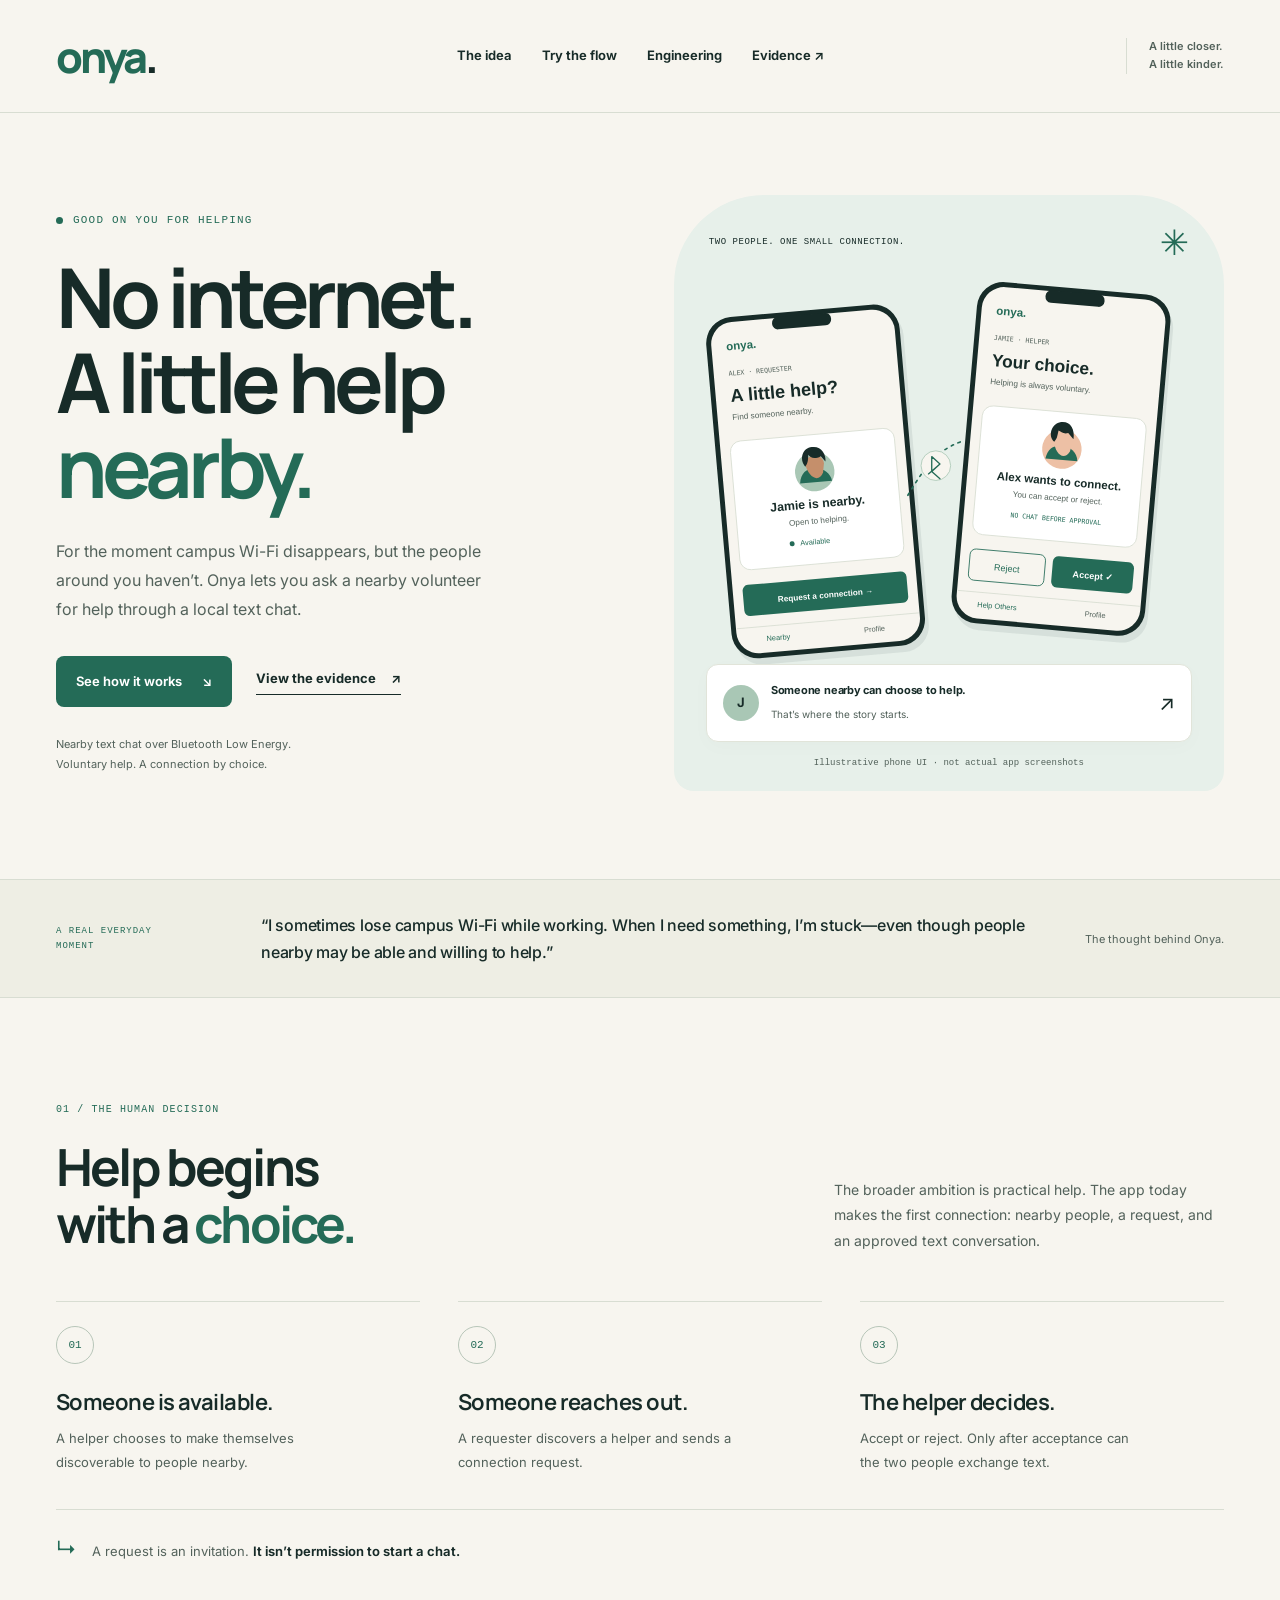
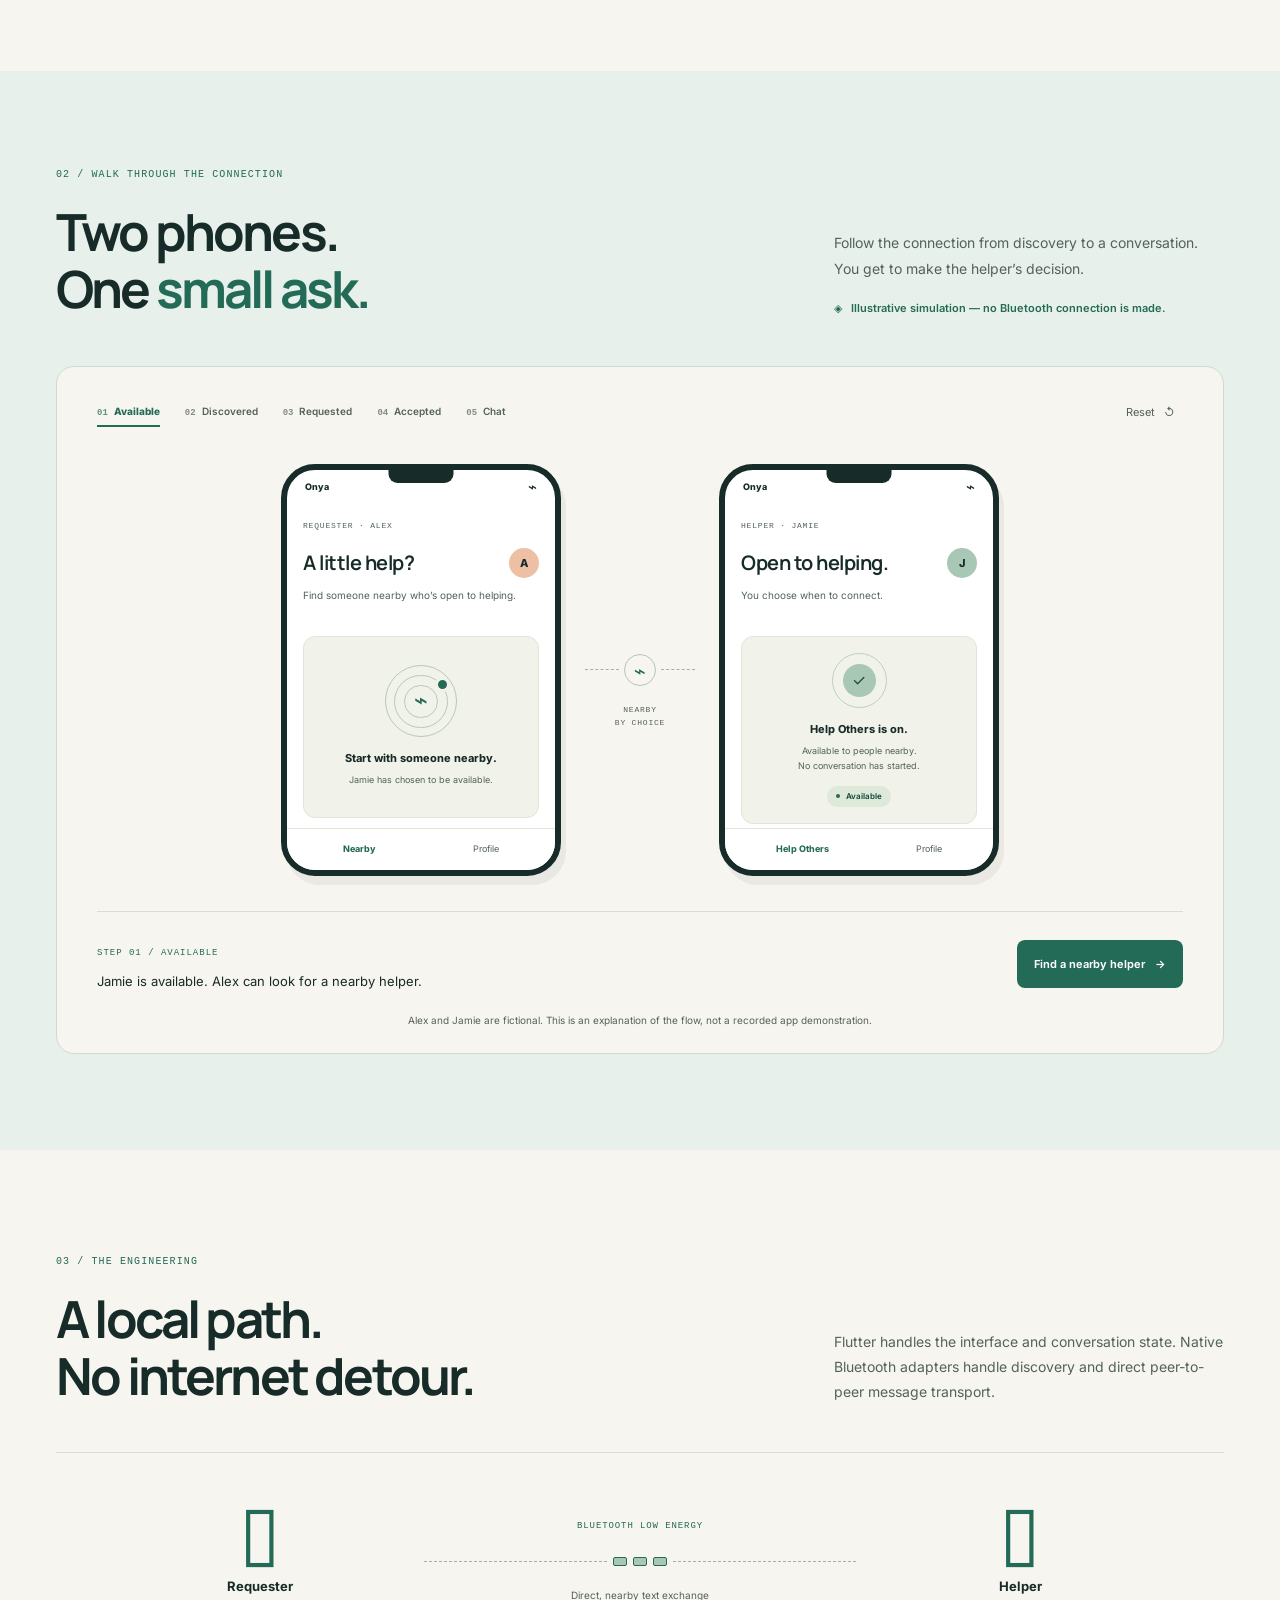
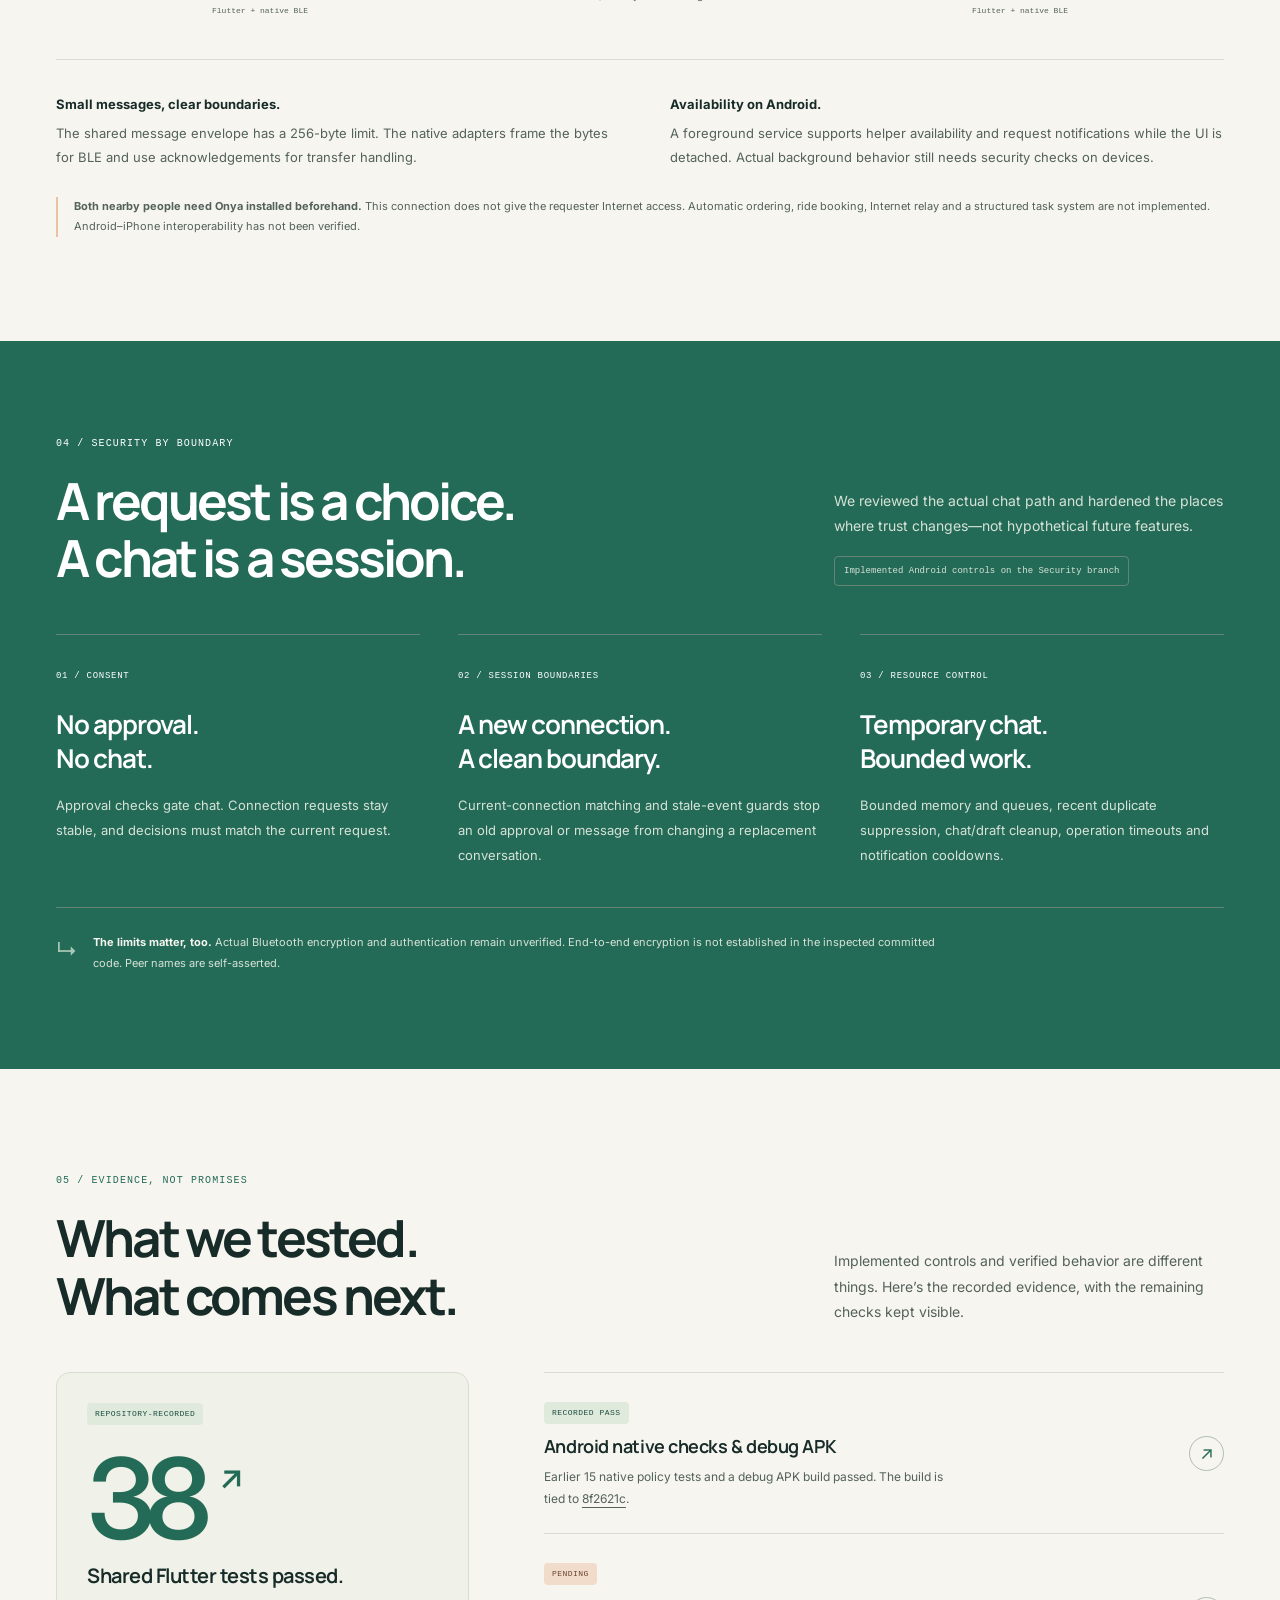
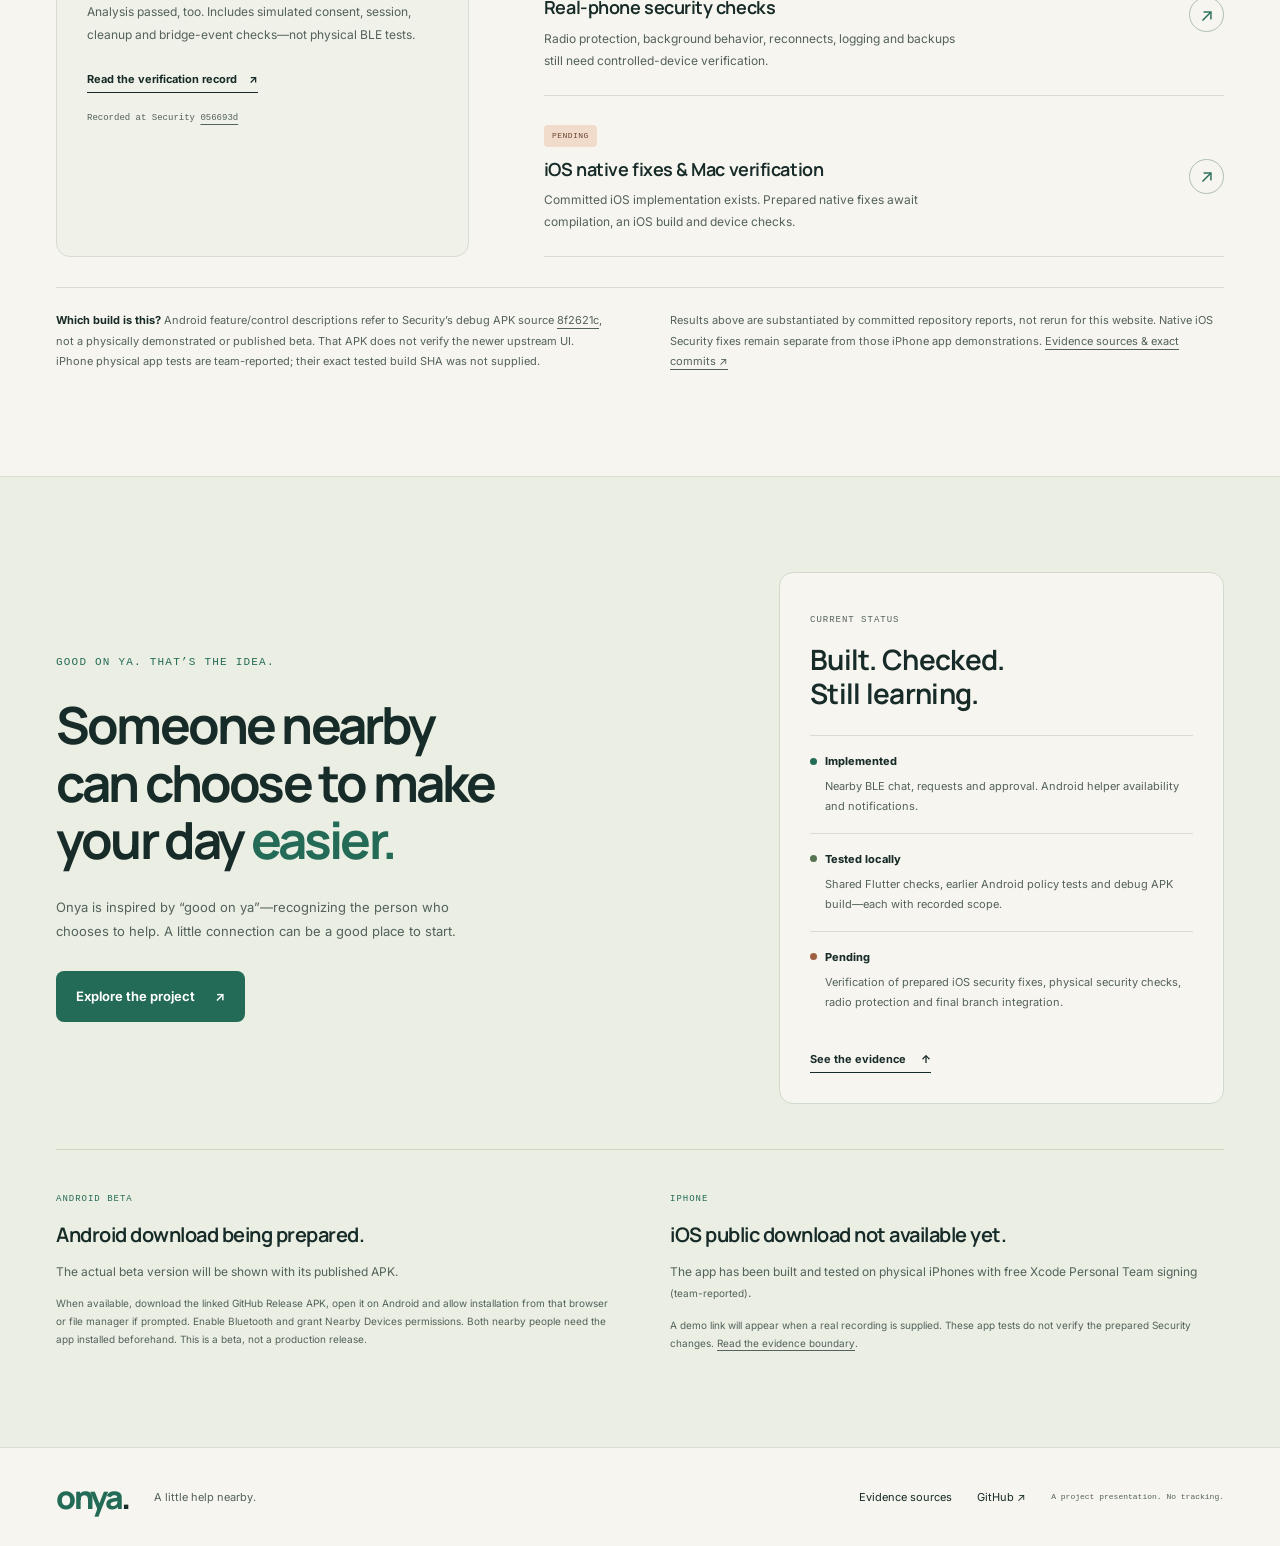
==== website/onya/index.html @ c2cab45c "feat(web): present Onya's voluntary BLE chat with honest evidence Build a local static story and con" ====
<!doctype html>
<html lang="en">
<head>
  <meta charset="utf-8">
  <meta name="viewport" content="width=device-width, initial-scale=1">
  <meta name="description" content="No internet. A little help nearby. Onya explores voluntary help through nearby Bluetooth peer-to-peer text chat.">
  <meta name="theme-color" content="#F7F5EF">
  <meta http-equiv="Content-Security-Policy" content="default-src 'self'; script-src 'self'; style-src 'self'; img-src 'self'; font-src 'self'; connect-src 'none'; object-src 'none'; base-uri 'none'; form-action 'none'">
  <title>Onya — A little help nearby.</title>
  <link rel="icon" href="assets/favicon.svg" type="image/svg+xml">
  <link rel="stylesheet" href="styles.css">
  <script src="release-config.js" defer></script>
  <script src="app.js" defer></script>
</head>
<body>
  <a class="skip-link" href="#main">Skip to the story</a>
  <header class="site-header">
    <div class="container header-inner">
      <a class="wordmark" href="#moment" aria-label="Onya, back to the beginning">onya<span>.</span></a>
      <nav aria-label="Main navigation">
        <a href="#journey">The idea</a>
        <a href="#simulation">Try the flow</a>
        <a href="#engineering">Engineering</a>
        <a href="#evidence">Evidence <span aria-hidden="true">↗</span></a>
      </nav>
      <span class="header-note">A little closer.<br>A little kinder.</span>
    </div>
  </header>

  <main id="main">
    <section class="hero container" id="moment" aria-labelledby="hero-title">
      <div class="hero-copy">
        <p class="eyebrow"><span class="signal-dot" aria-hidden="true"></span> GOOD ON YOU FOR HELPING</p>
        <h1 id="hero-title">No internet.<br>A little help<br><span class="soft-emphasis">nearby.</span></h1>
        <p class="hero-description">For the moment campus Wi-Fi disappears, but the people around you haven’t. Onya lets you ask a nearby volunteer for help through a local text chat.</p>
        <div class="hero-actions">
          <a class="button button-primary" href="#simulation">See how it works <span aria-hidden="true">↘</span></a>
          <a class="text-link" href="#evidence">View the evidence <span aria-hidden="true">↗</span></a>
        </div>
        <p class="hero-footnote">Nearby text chat over Bluetooth Low Energy.<br>Voluntary help. A connection by choice.</p>
      </div>
      <figure class="hero-art">
        <div class="art-heading"><span class="small-label">TWO PEOPLE. ONE SMALL CONNECTION.</span><span class="art-mark" aria-hidden="true">✳</span></div>
        <img src="assets/hero-phones.svg" width="620" height="520" alt="Two illustrative Onya phone screens: Alex requests a connection, and Jamie can accept or reject. Original portraits distinguish the requester and helper." fetchpriority="high">
        <div class="art-message"><span class="tiny-avatar" aria-hidden="true">J</span><div><strong>Someone nearby can choose to help.</strong><span>That’s where the story starts.</span></div><span aria-hidden="true">↗</span></div>
        <figcaption>Illustrative phone UI · not actual app screenshots</figcaption>
      </figure>
    </section>

    <section class="origin-strip" aria-label="Our inspiration">
      <div class="container origin-inner"><span class="small-label">A REAL EVERYDAY MOMENT</span><blockquote>“I sometimes lose campus Wi-Fi while working. When I need something, I’m stuck—even though people nearby may be able and willing to help.”</blockquote><span class="origin-signoff">The thought behind Onya.</span></div>
    </section>

    <section class="section container" id="journey" aria-labelledby="journey-title">
      <div class="section-heading"><div><p class="eyebrow">01 / THE HUMAN DECISION</p><h2 id="journey-title">Help begins<br>with a <span class="soft-emphasis">choice.</span></h2></div><p>The broader ambition is practical help. The app today makes the first connection: nearby people, a request, and an approved text conversation.</p></div>
      <ol class="journey-steps">
        <li><span class="step-number">01</span><h3>Someone is available.</h3><p>A helper chooses to make themselves discoverable to people nearby.</p></li>
        <li><span class="step-number">02</span><h3>Someone reaches out.</h3><p>A requester discovers a helper and sends a connection request.</p></li>
        <li><span class="step-number">03</span><h3>The helper decides.</h3><p>Accept or reject. Only after acceptance can the two people exchange text.</p></li>
      </ol>
      <p class="consent-note"><span aria-hidden="true">↳</span> A request is an invitation. <strong>It isn’t permission to start a chat.</strong></p>
    </section>

    <section class="simulation-section" id="simulation" aria-labelledby="simulation-title">
      <div class="container">
        <div class="section-heading"><div><p class="eyebrow">02 / WALK THROUGH THE CONNECTION</p><h2 id="simulation-title">Two phones.<br>One <span class="soft-emphasis">small ask.</span></h2></div><div><p>Follow the connection from discovery to a conversation. You get to make the helper’s decision.</p><p class="simulation-label"><span aria-hidden="true">◈</span> Illustrative simulation — no Bluetooth connection is made.</p></div></div>
        <noscript><p class="noscript-note">JavaScript is disabled. The story still works: a helper is available → a requester discovers them → sends a request → the helper accepts or rejects → chat opens only after acceptance.</p></noscript>
        <div class="simulation" data-state="available">
          <div class="sim-progress" aria-label="Illustrated connection stages">
            <ol><li class="current" data-step="available">Available</li><li data-step="discovered">Discovered</li><li data-step="requested">Requested</li><li data-step="accepted">Accepted</li><li data-step="chat">Chat</li></ol>
            <button class="reset-button" id="reset-simulation" type="button">Reset <span aria-hidden="true">↺</span></button>
          </div>
          <div class="phones">
            <article class="phone requester-phone" aria-labelledby="requester-label">
              <div class="phone-top"><span>Onya</span><span class="phone-notch" aria-hidden="true"></span><span class="phone-symbol" aria-hidden="true">⌁</span></div>
              <div class="phone-screen">
                <p class="phone-role" id="requester-label">REQUESTER · ALEX</p>
                <div class="phone-title-row"><h3 id="requester-title">A little help?</h3><span class="avatar avatar-peach" aria-hidden="true">A</span></div>
                <p class="phone-subtitle" id="requester-subtitle">Find someone nearby who’s open to helping.</p>
                <div class="phone-panel" id="requester-panel">
                  <div class="radar" aria-hidden="true"><span></span><span></span><span></span><b>⌁</b></div>
                  <p class="panel-heading">Start with someone nearby.</p><p class="panel-description">Jamie has chosen to be available.</p>
                </div>
                <div class="chat-messages" id="requester-chat" hidden aria-label="Illustrative chat on Alex's phone"></div>
                <div class="phone-bottom"><span class="phone-nav-active">Nearby</span><span>Profile</span></div>
              </div>
            </article>
            <div class="connection-space" aria-hidden="true"><span class="connection-line"></span><span class="connection-icon">⌁</span><span class="connection-line"></span><span class="connection-caption">NEARBY<br>BY CHOICE</span></div>
            <article class="phone helper-phone" aria-labelledby="helper-label">
              <div class="phone-top"><span>Onya</span><span class="phone-notch" aria-hidden="true"></span><span class="phone-symbol" aria-hidden="true">⌁</span></div>
              <div class="phone-screen">
                <p class="phone-role" id="helper-label">HELPER · JAMIE</p>
                <div class="phone-title-row"><h3 id="helper-title">Open to helping.</h3><span class="avatar avatar-sage" aria-hidden="true">J</span></div>
                <p class="phone-subtitle" id="helper-subtitle">You choose when to connect.</p>
                <div class="phone-panel helper-panel" id="helper-panel"><div class="availability-orbit" aria-hidden="true"><span>✓</span></div><p class="panel-heading">Help Others is on.</p><p class="panel-description">Available to people nearby.<br>No conversation has started.</p><span class="availability-pill"><span class="signal-dot" aria-hidden="true"></span> Available</span></div>
                <div class="chat-messages" id="helper-chat" hidden aria-label="Illustrative chat on Jamie's phone"></div>
                <div class="phone-bottom"><span class="phone-nav-active">Help Others</span><span>Profile</span></div>
              </div>
            </article>
          </div>
          <div class="sim-controls">
            <div class="sim-narration"><span class="small-label" id="sim-step-label">STEP 01 / AVAILABLE</span><p id="sim-status" role="status" aria-live="polite" aria-atomic="true">Jamie is available. Alex can look for a nearby helper.</p></div>
            <div class="sim-buttons" id="sim-buttons"><button class="button button-primary" type="button" id="discover-button">Find a nearby helper <span aria-hidden="true">→</span></button><button class="button button-primary" type="button" id="request-button" hidden>Request a connection <span aria-hidden="true">→</span></button><button class="button button-outline" type="button" id="reject-button" hidden>Reject request</button><button class="button button-primary" type="button" id="accept-button" hidden>Accept request <span aria-hidden="true">✓</span></button><button class="button button-primary" type="button" id="chat-button" hidden>Show the example chat <span aria-hidden="true">→</span></button><button class="button button-outline" type="button" id="restart-button" hidden>Try again <span aria-hidden="true">↺</span></button></div>
          </div>
          <p class="example-note">Alex and Jamie are fictional. This is an explanation of the flow, not a recorded app demonstration.</p>
        </div>
      </div>
    </section>

    <section class="section container engineering-section" id="engineering" aria-labelledby="engineering-title">
      <div class="section-heading"><div><p class="eyebrow">03 / THE ENGINEERING</p><h2 id="engineering-title">A local path.<br>No internet detour.</h2></div><p>Flutter handles the interface and conversation state. Native Bluetooth adapters handle discovery and direct peer-to-peer message transport.</p></div>
      <div class="transport-diagram" role="img" aria-label="Requester phone sends bounded message frames directly over Bluetooth Low Energy to a nearby helper phone. No Internet access is provided."><div class="diagram-device"><span aria-hidden="true">▯</span><strong>Requester</strong><small>Flutter + native BLE</small></div><div class="diagram-path"><span class="small-label">BLUETOOTH LOW ENERGY</span><div class="packet-path" aria-hidden="true"><span></span><i></i><i></i><i></i><span></span></div><p>Direct, nearby text exchange</p></div><div class="diagram-device"><span aria-hidden="true">▯</span><strong>Helper</strong><small>Flutter + native BLE</small></div></div>
      <div class="engineering-notes"><p><strong>Small messages, clear boundaries.</strong> The shared message envelope has a 256-byte limit. The native adapters frame the bytes for BLE and use acknowledgements for transfer handling.</p><p><strong>Availability on Android.</strong> A foreground service supports helper availability and request notifications while the UI is detached. Actual background behavior still needs security checks on devices.</p></div>
      <p class="scope-note"><strong>Both nearby people need Onya installed beforehand.</strong> This connection does not give the requester Internet access. Automatic ordering, ride booking, Internet relay and a structured task system are not implemented. Android–iPhone interoperability has not been verified.</p>
    </section>

    <section class="security-section" id="security" aria-labelledby="security-title">
      <div class="container">
        <div class="section-heading"><div><p class="eyebrow">04 / SECURITY BY BOUNDARY</p><h2 id="security-title">A request is a choice.<br>A chat is a session.</h2></div><div><p>We reviewed the actual chat path and hardened the places where trust changes—not hypothetical future features.</p><span class="security-context">Implemented Android controls on the Security branch</span></div></div>
        <div class="security-columns">
          <article><span class="security-number">01 / CONSENT</span><h3>No approval.<br>No chat.</h3><p>Approval checks gate chat. Connection requests stay stable, and decisions must match the current request.</p></article>
          <article><span class="security-number">02 / SESSION BOUNDARIES</span><h3>A new connection.<br>A clean boundary.</h3><p>Current-connection matching and stale-event guards stop an old approval or message from changing a replacement conversation.</p></article>
          <article><span class="security-number">03 / RESOURCE CONTROL</span><h3>Temporary chat.<br>Bounded work.</h3><p>Bounded memory and queues, recent duplicate suppression, chat/draft cleanup, operation timeouts and notification cooldowns.</p></article>
        </div>
        <div class="security-limit"><span aria-hidden="true">↳</span><p><strong>The limits matter, too.</strong> Actual Bluetooth encryption and authentication remain unverified. End-to-end encryption is not established in the inspected committed code. Peer names are self-asserted.</p></div>
      </div>
    </section>

    <section class="section container evidence-section" id="evidence" aria-labelledby="evidence-title">
      <div class="section-heading"><div><p class="eyebrow">05 / EVIDENCE, NOT PROMISES</p><h2 id="evidence-title">What we tested.<br>What comes next.</h2></div><p>Implemented controls and verified behavior are different things. Here’s the recorded evidence, with the remaining checks kept visible.</p></div>
      <div class="evidence-layout">
        <div class="test-highlight"><span class="status-tag tag-verified">REPOSITORY-RECORDED</span><span class="test-number">38<span aria-hidden="true">↗</span></span><h3>Shared Flutter tests passed.</h3><p>Analysis passed, too. Includes simulated consent, session, cleanup and bridge-event checks—not physical BLE tests.</p><a class="text-link" href="evidence/ios-review.md">Read the verification record <span aria-hidden="true">↗</span></a><span class="evidence-metadata">Recorded at Security <a href="https://github.com/Laxmi-Srinivas/Offline-relay/commit/056693dbd08e192131b67e97b8bf489a5b65a346">056693d</a></span></div>
        <div class="evidence-rows">
          <article class="evidence-row"><div><span class="status-tag tag-verified">RECORDED PASS</span><h3>Android native checks &amp; debug APK</h3><p>Earlier 15 native policy tests and a debug APK build passed. The build is tied to <a href="https://github.com/Laxmi-Srinivas/Offline-relay/commit/8f2621c75fe31239d15062be2b663e8ee64fdca1">8f2621c</a>.</p></div><a class="round-link" href="evidence/build-review.md" aria-label="Read Android APK build evidence">↗</a></article>
          <article class="evidence-row"><div><span class="status-tag tag-pending">PENDING</span><h3>Real-phone security checks</h3><p>Radio protection, background behavior, reconnects, logging and backups still need controlled-device verification.</p></div><a class="round-link" href="evidence/verification.md" aria-label="Read pending physical security checks">↗</a></article>
          <article class="evidence-row"><div><span class="status-tag tag-pending">PENDING</span><h3>iOS native fixes &amp; Mac verification</h3><p>Committed iOS implementation exists. Prepared native fixes await compilation, an iOS build and device checks.</p></div><a class="round-link" href="evidence/ios-review.md" aria-label="Read the iOS review and pending checks">↗</a></article>
        </div>
      </div>
      <div class="evidence-caveat"><p><strong>Which build is this?</strong> Android feature/control descriptions refer to Security’s debug APK source <a href="https://github.com/Laxmi-Srinivas/Offline-relay/commit/8f2621c75fe31239d15062be2b663e8ee64fdca1">8f2621c</a>, not a physically demonstrated or published beta. That APK does not verify the newer upstream UI. iPhone physical app tests are team-reported; their exact tested build SHA was not supplied.</p><p>Results above are substantiated by committed repository reports, not rerun for this website. Native iOS Security fixes remain separate from those iPhone app demonstrations. <a href="evidence.html">Evidence sources &amp; exact commits <span aria-hidden="true">↗</span></a></p></div>
    </section>

    <section class="close-section" id="status" aria-labelledby="close-title">
      <div class="container close-layout"><div><p class="eyebrow">GOOD ON YA. THAT’S THE IDEA.</p><h2 id="close-title">Someone nearby<br>can choose to make<br>your day <span class="soft-emphasis">easier.</span></h2><p>Onya is inspired by “good on ya”—recognizing the person who chooses to help. A little connection can be a good place to start.</p><a class="button button-primary" href="https://github.com/Laxmi-Srinivas/Offline-relay">Explore the project <span aria-hidden="true">↗</span></a></div><aside class="current-status" aria-labelledby="status-title"><span class="small-label">CURRENT STATUS</span><h3 id="status-title">Built. Checked.<br>Still learning.</h3><dl><div><dt><span class="status-dot built" aria-hidden="true"></span> Implemented</dt><dd>Nearby BLE chat, requests and approval. Android helper availability and notifications.</dd></div><div><dt><span class="status-dot tested" aria-hidden="true"></span> Tested locally</dt><dd>Shared Flutter checks, earlier Android policy tests and debug APK build—each with recorded scope.</dd></div><div><dt><span class="status-dot pending" aria-hidden="true"></span> Pending</dt><dd>Verification of prepared iOS security fixes, physical security checks, radio protection and final branch integration.</dd></div></dl><a class="text-link" href="#evidence">See the evidence <span aria-hidden="true">↑</span></a></aside></div>
      <div class="container distribution-status" aria-label="App access and platform status">
        <article><span class="small-label">ANDROID BETA</span><h3 id="android-download-status">Android download being prepared.</h3><p id="android-version">The actual beta version will be shown with its published APK.</p><p id="android-source" hidden></p><a class="button button-primary" id="android-download" hidden>Download Android beta (.apk) <span aria-hidden="true">↗</span></a><p class="distribution-note">When available, download the linked GitHub Release APK, open it on Android and allow installation from that browser or file manager if prompted. Enable Bluetooth and grant Nearby Devices permissions. Both nearby people need the app installed beforehand. This is a beta, not a production release.</p></article>
        <article><span class="small-label">IPHONE</span><h3>iOS public download not available yet.</h3><p>The app has been built and tested on physical iPhones with free Xcode Personal Team signing <span class="inline-attribution">(team-reported)</span>.</p><a class="button button-outline" id="iphone-demo" hidden>Watch iPhone demo <span aria-hidden="true">↗</span></a><p class="distribution-note">A demo link will appear when a real recording is supplied. These app tests do not verify the prepared Security changes. <a href="evidence/iphone-device-report.md">Read the evidence boundary</a>.</p></article>
      </div>
    </section>
  </main>
  <footer class="site-footer"><div class="container footer-inner"><a class="wordmark" href="#moment" aria-label="Onya, back to the beginning">onya<span>.</span></a><p>A little help nearby.</p><div><a href="evidence.html">Evidence sources</a><a href="https://github.com/Laxmi-Srinivas/Offline-relay">GitHub <span aria-hidden="true">↗</span></a></div><span class="footer-note">A project presentation. No tracking.</span></div></footer>
</body>
</html>
---- website/onya/styles.css ----
@font-face{font-family:Manrope;src:url('assets/Manrope-Variable.ttf') format('truetype');font-weight:200 800;font-display:swap}
@font-face{font-family:Inter;src:url('assets/Inter-Variable.ttf') format('truetype');font-weight:100 900;font-display:swap}
:root{--cream:#F7F5EF;--green:#246B57;--ink:#172B28;--sage:#A9C7B5;--peach:#EDC0A5;--muted:#53625B;--line:#D8DDD2;--paper:#FCFBF7;--dark-green:#194D3F;--mono:ui-monospace,SFMono-Regular,Consolas,monospace;--font:Manrope,system-ui,-apple-system,BlinkMacSystemFont,'Segoe UI',sans-serif}
*{box-sizing:border-box}html{scroll-behavior:smooth;scroll-padding-top:32px}body{margin:0;background:var(--cream);color:var(--ink);font-family:var(--font);font-size:16px;line-height:1.65;-webkit-font-smoothing:antialiased}a{color:inherit;text-decoration-thickness:1px;text-underline-offset:4px}button{font:inherit}button,a{-webkit-tap-highlight-color:transparent}button{cursor:pointer}button:disabled{cursor:default}a:focus-visible,button:focus-visible,summary:focus-visible,[tabindex]:focus-visible{outline:3px solid var(--green);outline-offset:5px}p,h1,h2,h3,figure,blockquote{margin:0}h1,h2,h3{line-height:1.12;font-weight:650;letter-spacing:-.045em}h3{letter-spacing:-.025em}img{max-width:100%;display:block}button[hidden],[hidden]{display:none!important}.container{width:min(1200px,calc(100% - 112px));margin-inline:auto}.skip-link{position:fixed;top:12px;left:12px;transform:translateY(-200%);z-index:20;background:var(--green);color:white;padding:12px 20px;border-radius:8px}.skip-link:focus{transform:none}.site-header{border-bottom:1px solid var(--line)}.header-inner{min-height:112px;display:flex;align-items:center;justify-content:space-between;gap:40px}.wordmark{font-size:43px;letter-spacing:-.075em;line-height:1;font-weight:800;color:var(--green);text-decoration:none}.wordmark span{color:var(--ink)}nav{display:flex;align-items:center;gap:30px}nav a{text-decoration:none;font-size:13px;font-weight:650}nav a:hover{color:var(--green)}.header-note{font-size:11px;font-weight:600;line-height:1.6;color:var(--muted);border-left:1px solid var(--line);padding-left:22px}.hero{display:grid;grid-template-columns:1.05fr 1fr;gap:40px;align-items:center;padding-block:82px 88px}.eyebrow,.small-label{font-family:var(--mono);font-size:11px;letter-spacing:.11em;line-height:1.6;font-weight:500}.eyebrow{margin-bottom:25px;color:var(--green)}.hero .eyebrow{display:flex;align-items:center;gap:10px}.signal-dot{display:inline-block;width:7px;height:7px;border-radius:50%;background:var(--green);flex-shrink:0}.hero h1{font-size:clamp(55px,6.45vw,86px);line-height:1.03;letter-spacing:-.065em}.soft-emphasis{color:var(--green)}.hero-description{font-size:16px;line-height:1.8;margin-top:28px;max-width:440px;color:var(--muted)}.hero-actions{display:flex;align-items:center;gap:24px;flex-wrap:wrap;margin-top:32px}.button{border:1px solid transparent;border-radius:8px;padding:14px 19px;text-decoration:none;font-size:13px;font-weight:650;display:inline-flex;align-items:center;justify-content:center;gap:20px;min-height:48px;transition:background .15s,color .15s}.button-primary{background:var(--green);color:#fff}.button-primary:hover{background:var(--dark-green)}.button-outline{background:transparent;border-color:var(--green);color:var(--green)}.button-outline:hover{background:#E4ECE4}.text-link{font-size:13px;font-weight:700;display:inline-flex;gap:15px;align-items:center;text-decoration:none;border-bottom:1px solid currentColor;padding-bottom:4px}.hero-footnote{font-size:11px;line-height:1.8;color:var(--muted);margin-top:28px}.hero-art{position:relative;min-width:0;background:#ECEFE4;border-radius:90px 90px 20px 20px;padding:30px 20px 20px;overflow:hidden}.art-heading{display:flex;justify-content:space-between;align-items:center;padding-inline:15px;gap:12px}.art-heading .small-label{font-size:9px;letter-spacing:.06em}.art-mark{font-size:35px;line-height:1;color:var(--green)}.hero-art img{width:100%;height:auto;margin-block:4px -28px}.art-message{position:relative;display:flex;align-items:center;gap:12px;padding:16px;background:var(--paper);border:1px solid #E1E4D9;border-radius:12px;margin:0 12px;box-shadow:0 5px 20px #172B2805}.tiny-avatar{width:36px;height:36px;border-radius:50%;background:var(--sage);display:grid;place-items:center;font-size:13px;font-weight:700;flex-shrink:0}.art-message strong{display:block;font-size:11px;letter-spacing:-.02em}.art-message div span{font-size:10px;color:var(--muted)}.art-message>span:last-child{margin-left:auto;font-size:21px}.hero-art figcaption{font-family:var(--mono);font-size:9px;text-align:center;color:var(--muted);margin-top:14px}.origin-strip{background:#EEEEE4;border-top:1px solid var(--line);border-bottom:1px solid var(--line)}.origin-inner{padding-block:32px;display:grid;grid-template-columns:170px 1fr 150px;gap:35px;align-items:center}.origin-inner .small-label{font-size:9px;max-width:100px;color:var(--green)}.origin-inner blockquote{font-size:16px;font-weight:500;line-height:1.65;letter-spacing:-.015em}.origin-signoff{font-size:11px;color:var(--muted);text-align:right}.section{padding-block:104px}.section-heading{display:flex;justify-content:space-between;align-items:flex-end;gap:60px;margin-bottom:48px}.section-heading h2{font-size:clamp(36px,4vw,53px);letter-spacing:-.055em}.section-heading>p,.section-heading>div:last-child:not(:first-child){max-width:390px;font-size:14px;color:var(--muted);line-height:1.8}.section-heading .eyebrow{font-size:10px;margin-bottom:20px}.journey-steps{margin:0;padding:0;list-style:none;display:grid;grid-template-columns:repeat(3,1fr);gap:38px}.journey-steps li{border-top:1px solid var(--line);padding-top:24px}.step-number{display:grid;place-items:center;border:1px solid #B8C6B9;border-radius:50%;height:38px;width:38px;font-family:var(--mono);font-size:11px;color:var(--green);margin-bottom:26px}.journey-steps h3{font-size:22px;margin-bottom:13px}.journey-steps p{font-size:13px;max-width:290px;color:var(--muted);line-height:1.8}.consent-note{border-top:1px solid var(--line);padding-top:22px;margin-top:35px;font-size:13px;color:var(--muted)}.consent-note span{color:var(--green);font-size:21px;margin-right:12px}.consent-note strong{color:var(--ink);font-weight:650}.simulation-section{background:#EBEFE6;padding-block:96px}.simulation-label{display:flex;gap:9px;align-items:flex-start;font-size:11px!important;color:var(--green);margin-top:18px;line-height:1.7;font-weight:600}.simulation{background:var(--cream);border:1px solid #D1D9CD;border-radius:18px;padding:28px 40px 24px}.sim-progress{display:flex;justify-content:space-between;gap:20px;align-items:center}.sim-progress ol{list-style:none;display:flex;gap:25px;margin:0;padding:0;flex-wrap:wrap;counter-reset:stage}.sim-progress li{counter-increment:stage;font-size:10px;color:var(--muted);position:relative;font-weight:600}.sim-progress li:before{content:'0' counter(stage);font-family:var(--mono);margin-right:6px;font-size:9px;opacity:.7}.sim-progress li.current{color:var(--green);font-weight:800}.sim-progress li.current:after{content:'';position:absolute;bottom:-6px;left:0;right:0;height:2px;background:var(--green)}.sim-progress li.complete{color:var(--green)}.reset-button{border:0;background:transparent;color:var(--muted);font-size:11px;padding:8px;white-space:nowrap}.reset-button:hover{color:var(--green)}.reset-button span{margin-left:6px}.phones{display:grid;grid-template-columns:280px 110px 280px;justify-content:center;align-items:center;gap:24px;padding-block:35px}.phone{border:6px solid var(--ink);border-radius:34px;background:var(--paper);box-shadow:5px 9px 0 #172B2810;overflow:hidden;min-width:0;height:412px;position:relative}.phone-top{display:flex;justify-content:space-between;align-items:center;position:relative;height:35px;padding-inline:18px;font-size:9px;font-weight:800}.phone-notch{position:absolute;width:65px;height:13px;top:0;left:50%;transform:translateX(-50%);border-radius:0 0 9px 9px;background:var(--ink)}.phone-symbol{font-size:15px}.phone-screen{padding:14px 16px 40px}.phone-role{font-family:var(--mono);font-size:8px;letter-spacing:.1em;color:var(--muted);margin-bottom:16px}.phone-title-row{display:flex;align-items:center;justify-content:space-between;gap:8px}.phone-title-row h3{font-size:20px;max-width:165px}.avatar{width:30px;height:30px;flex-shrink:0;border-radius:50%;display:grid;place-items:center;font-size:11px;font-weight:800}.avatar-peach{background:var(--peach)}.avatar-sage{background:var(--sage)}.phone-subtitle{font-size:10px;color:var(--muted);line-height:1.6;margin-top:9px;min-height:32px}.phone-panel{background:#F1F2E9;border:1px solid #E1E4D8;border-radius:12px;min-height:182px;margin-top:17px;padding:16px;text-align:center;display:flex;flex-direction:column;align-items:center;justify-content:center}.panel-heading{font-size:11px;font-weight:750;margin-top:12px}.panel-description{font-size:9px;color:var(--muted);line-height:1.65;margin-top:6px}.radar{width:72px;height:72px;position:relative;display:grid;place-items:center}.radar span{position:absolute;width:100%;height:100%;border-radius:50%;border:1px solid #B5C9B6}.radar span:nth-child(2){width:74%;height:74%}.radar span:nth-child(3){width:46%;height:46%}.radar b{font-size:23px;color:var(--green);z-index:1}.radar:after{content:'';position:absolute;top:12px;right:7px;width:9px;height:9px;border:3px solid #F1F2E9;background:var(--green);border-radius:50%}.availability-orbit{width:55px;height:55px;border:1px solid #BED0BD;border-radius:50%;display:grid;place-items:center}.availability-orbit span{width:33px;height:33px;border-radius:50%;background:var(--sage);display:grid;place-items:center;font-size:16px;color:var(--dark-green)}.availability-pill{display:flex;gap:6px;align-items:center;font-size:8px;font-weight:650;background:#DFE9DA;color:var(--dark-green);border-radius:20px;padding:4px 9px;margin-top:12px}.availability-pill .signal-dot{width:4px;height:4px}.phone-bottom{position:absolute;bottom:0;left:0;right:0;display:flex;justify-content:space-around;gap:12px;border-top:1px solid #E1E4D8;background:var(--paper);padding:13px;font-size:9px;color:var(--muted)}.phone-nav-active{color:var(--green);font-weight:750}.connection-space{display:flex;gap:5px;position:relative;align-items:center}.connection-line{height:1px;flex:1;border-top:1px dashed #9FB69E}.connection-icon{width:32px;height:32px;border-radius:50%;border:1px solid #B6C7B2;display:grid;place-items:center;color:var(--green);font-size:20px}.connection-caption{position:absolute;top:49px;left:0;right:0;text-align:center;font-family:var(--mono);font-size:8px;letter-spacing:.1em;color:var(--muted);line-height:1.7}.sim-controls{padding-top:24px;border-top:1px solid var(--line);display:flex;justify-content:space-between;align-items:center;gap:24px}.sim-narration{max-width:440px}.sim-narration .small-label{font-size:9px;color:var(--green)}.sim-narration p{font-size:13px;margin-top:8px;line-height:1.7}.sim-buttons{display:flex;gap:10px;flex-wrap:wrap;justify-content:flex-end}.sim-buttons .button{font-size:11px;padding:12px 16px;gap:10px}.example-note{font-size:10px;text-align:center;color:var(--muted);margin-top:20px}.chat-messages{margin-top:17px;display:flex;flex-direction:column;gap:9px}.chat-bubble{font-size:10px;line-height:1.55;max-width:92%;background:#E8ECDf;padding:10px 12px;border-radius:12px 12px 12px 3px;align-self:flex-start}.chat-bubble.mine{background:var(--green);color:white;border-radius:12px 12px 3px 12px;align-self:flex-end}.chat-caption{font-family:var(--mono);font-size:8px;color:var(--muted);text-align:center;margin-bottom:2px}.sim-person{width:40px;height:40px;display:grid;place-items:center;border-radius:50%;background:var(--sage);font-size:15px;font-weight:750}.sim-person.requester{background:var(--peach)}.connection-status{font-family:var(--mono);font-size:8px;color:var(--green);margin-top:12px}.noscript-note{background:var(--peach);border-radius:8px;padding:16px;margin-bottom:20px;font-size:13px}.transport-diagram{display:grid;grid-template-columns:1fr 1.5fr 1fr;align-items:center;padding:42px 60px;border-block:1px solid var(--line);gap:20px}.diagram-device{display:flex;flex-direction:column;align-items:center;gap:6px}.diagram-device>span{font-size:75px;line-height:1;color:var(--green);font-family:system-ui,sans-serif}.diagram-device strong{font-size:13px;font-weight:700}.diagram-device small{font-family:var(--mono);font-size:8px;color:var(--muted)}.diagram-path{text-align:center}.diagram-path .small-label{font-size:9px;color:var(--green);letter-spacing:.1em}.packet-path{height:32px;display:flex;align-items:center;justify-content:center;gap:6px;margin:10px 0}.packet-path span{flex:1;border-top:1px dashed #9FB39E}.packet-path i{display:block;height:9px;width:14px;background:var(--sage);border:1px solid var(--green);border-radius:2px}.diagram-path p{font-size:10px;color:var(--muted)}.engineering-notes{display:grid;grid-template-columns:1fr 1fr;gap:60px;margin-top:32px}.engineering-notes p{font-size:13px;line-height:1.85;color:var(--muted)}.engineering-notes strong{display:block;color:var(--ink);margin-bottom:5px}.scope-note{font-size:11px;color:var(--muted);border-left:2px solid var(--peach);padding-left:16px;margin-top:28px;line-height:1.8}.security-section{background:var(--dark-green);color:var(--cream);padding-block:95px}.security-section .eyebrow{color:var(--sage)}.security-section .section-heading>div:last-child{color:#D6E2D7}.security-context{display:inline-block;font-size:9px;font-family:var(--mono);margin-top:18px;border:1px solid #648476;padding:6px 9px;border-radius:4px;color:#D6E2D7}.security-columns{display:grid;grid-template-columns:repeat(3,1fr);gap:38px}.security-columns article{border-top:1px solid #648476;padding-top:24px}.security-number{font-family:var(--mono);font-size:9px;letter-spacing:.08em;color:var(--sage)}.security-columns h3{font-size:26px;line-height:1.3;margin-top:22px;letter-spacing:-.04em}.security-columns p{font-size:13px;color:#D6E2D7;margin-top:18px;line-height:1.9}.security-limit{border-top:1px solid #648476;margin-top:40px;padding-top:24px;display:flex;gap:16px}.security-limit>span{color:var(--sage);font-size:22px}.security-limit p{font-size:11px;line-height:1.9;color:#D6E2D7;max-width:850px}.security-limit strong{color:var(--cream)}.security-section a:focus-visible{outline-color:var(--cream)}.evidence-layout{display:grid;grid-template-columns:.85fr 1.4fr;gap:75px}.test-highlight{border:1px solid var(--line);border-radius:14px;background:#F0F1E8;padding:30px;display:flex;align-items:flex-start;flex-direction:column}.status-tag{font-family:var(--mono);font-size:8px;letter-spacing:.06em;padding:5px 8px;border-radius:4px;display:inline-block;line-height:1.5;font-weight:500}.tag-verified{background:#DFE9DC;color:#194D3F}.tag-pending{background:#F1DBCA;color:#684530}.test-number{font-size:112px;line-height:1.1;letter-spacing:-.09em;color:var(--green);font-weight:550;margin-block:12px 5px}.test-number span{font-size:34px;vertical-align:top;display:inline-block;margin:20px 0 0 17px;letter-spacing:0}.test-highlight h3{font-size:20px}.test-highlight p{font-size:12px;line-height:1.85;color:var(--muted);margin-top:14px}.test-highlight .text-link{font-size:11px;margin-top:24px;gap:12px}.evidence-metadata{font-family:var(--mono);font-size:9px;color:var(--muted);margin-top:18px}.evidence-row{border-top:1px solid var(--line);padding:23px 0;display:flex;gap:20px;align-items:center;justify-content:space-between}.evidence-row:last-child{border-bottom:1px solid var(--line)}.evidence-row h3{font-size:18px;margin-top:12px}.evidence-row p{font-size:12px;color:var(--muted);line-height:1.85;margin-top:10px;max-width:420px}.round-link{border:1px solid #AEBFB1;border-radius:50%;width:35px;height:35px;display:grid;place-items:center;text-decoration:none;flex-shrink:0;color:var(--green);font-size:18px}.round-link:hover{background:#E4ECE4}.evidence-caveat{border-top:1px solid var(--line);margin-top:30px;padding-top:22px;display:grid;grid-template-columns:1fr 1fr;gap:60px}.evidence-caveat p{font-size:11px;line-height:1.85;color:var(--muted)}.evidence-caveat strong{color:var(--ink)}.close-section{background:#EBEEE3;padding-block:95px;border-top:1px solid var(--line)}.close-layout{display:grid;grid-template-columns:1.4fr 1fr;gap:100px;align-items:center}.close-layout h2{font-size:clamp(36px,4vw,53px);letter-spacing:-.055em}.close-layout>div>p:not(.eyebrow){font-size:13px;color:var(--muted);max-width:400px;margin-top:26px;line-height:1.85}.close-layout .button{margin-top:28px}.current-status{background:var(--cream);border:1px solid #D1D9CD;border-radius:14px;padding:30px}.current-status>.small-label{font-size:9px;color:var(--muted)}.current-status h3{font-size:28px;line-height:1.2;margin-top:14px}.current-status dl{margin-top:25px}.current-status dl>div{border-top:1px solid var(--line);padding-block:16px}.current-status dt{font-size:11px;font-weight:750;display:flex;align-items:center;gap:8px}.current-status dd{font-size:11px;color:var(--muted);margin:7px 0 0 15px;line-height:1.8}.status-dot{width:7px;height:7px;border-radius:50%;display:inline-block}.built{background:var(--green)}.tested{background:#567352}.pending{background:#9D6042}.current-status .text-link{font-size:11px}.site-footer{border-top:1px solid var(--line)}.footer-inner{display:flex;align-items:center;gap:25px;padding-block:33px}.footer-inner .wordmark{font-size:32px}.footer-inner>p{font-size:11px;color:var(--muted)}.footer-inner>div{margin-left:auto;display:flex;gap:25px;font-size:11px}.footer-inner a:not(.wordmark){text-decoration:none}.footer-note{font-family:var(--mono);font-size:8px;color:var(--muted)}
.evidence-page{max-width:850px;padding-block:70px}.evidence-page h1{font-size:48px;margin:25px 0}.evidence-page>p{font-size:14px;color:var(--muted);margin-block:18px}.source-list{margin-block:35px}.source-list article{border-top:1px solid var(--line);padding-block:25px}.source-list h2{font-size:23px;margin-bottom:12px}.source-list p{font-size:13px;color:var(--muted);margin-top:10px}.source-list .source-links{display:flex;gap:25px;flex-wrap:wrap;margin-top:14px;font-size:12px}.source-list code{font-family:var(--mono);font-size:10px;overflow-wrap:anywhere}.evidence-page .scope-note{margin-top:35px}.evidence-page .back-link{display:inline-flex;margin-top:20px}
@media(min-width:1450px){.container{width:min(1240px,calc(100% - 150px))}.hero{gap:70px}.hero h1{font-size:91px}}
@media(max-width:1050px){.container{width:calc(100% - 72px)}.header-inner{gap:20px}.header-note{display:none}.hero{gap:28px;padding-block:60px}.hero h1{font-size:66px}.hero-description{font-size:14px}.art-message{margin-inline:0}.art-heading{padding-inline:0}.art-message strong{font-size:10px}.hero-art{padding-inline:16px}.section-heading{gap:40px}.phones{grid-template-columns:260px 65px 260px;gap:18px}.simulation{padding-inline:28px}.sim-progress ol{gap:18px}.evidence-layout{gap:40px}.close-layout{gap:55px}.footer-note{display:none}.origin-inner{grid-template-columns:120px 1fr;gap:25px}.origin-signoff{display:none}}
@media(max-width:760px){.container{width:calc(100% - 40px)}.header-inner{min-height:85px;gap:20px}.wordmark{font-size:36px}nav{gap:16px}nav a{font-size:11px}nav a:nth-child(3){display:none}.hero{grid-template-columns:1fr;padding-block:50px;gap:40px}.hero h1{font-size:clamp(58px,11vw,79px)}.hero-description{max-width:470px;font-size:15px}.hero-copy{max-width:550px}.hero-art{max-width:530px;width:100%;justify-self:center;border-radius:65px 65px 16px 16px;padding:24px 20px 18px}.art-message strong{font-size:12px}.art-message div span{font-size:11px}.art-heading .small-label{font-size:9px}.hero-art img{margin-top:-5px}.hero-footnote{font-size:10px}.origin-inner{display:block;padding-block:26px}.origin-inner .small-label{display:block;max-width:none;font-size:9px;margin-bottom:12px}.origin-inner blockquote{font-size:14px}.section{padding-block:65px}.section-heading{display:block;margin-bottom:32px}.section-heading h2{font-size:42px}.section-heading>p,.section-heading>div:last-child:not(:first-child){margin-top:22px;max-width:510px;font-size:13px}.section-heading .eyebrow{font-size:9px;margin-bottom:16px}.journey-steps{gap:20px}.journey-steps h3{font-size:19px}.journey-steps p{font-size:12px}.step-number{margin-bottom:20px}.consent-note{font-size:12px}.simulation-section{padding-block:65px}.simulation{padding:22px 20px}.sim-progress{align-items:flex-start}.sim-progress ol{gap:14px 16px;max-width:340px}.sim-progress li{font-size:9px}.sim-progress li:before{font-size:8px}.phones{grid-template-columns:1fr 1fr;gap:20px;padding-block:28px}.phone{width:100%;max-width:280px;justify-self:center;height:406px}.connection-space{display:none}.sim-controls{display:block}.sim-narration{max-width:none}.sim-buttons{justify-content:flex-start;margin-top:18px}.sim-buttons .button{font-size:12px}.example-note{text-align:left;font-size:9px;line-height:1.8}.transport-diagram{padding:30px 5px;grid-template-columns:1fr 1.2fr 1fr;gap:12px}.diagram-path .small-label{font-size:8px;letter-spacing:0}.diagram-device small{font-size:7px}.engineering-notes{gap:25px}.security-section{padding-block:65px}.security-columns{gap:20px}.security-columns h3{font-size:21px}.security-columns p{font-size:12px}.security-number{font-size:8px;letter-spacing:0}.security-limit p{font-size:11px}.evidence-layout{grid-template-columns:1fr;gap:30px}.test-highlight{max-width:100%;padding:25px}.test-number{font-size:100px}.test-highlight h3{font-size:22px}.evidence-row h3{font-size:18px}.evidence-caveat{grid-template-columns:1fr;gap:15px}.close-section{padding-block:65px}.close-layout{grid-template-columns:1fr;gap:35px}.close-layout h2{font-size:42px}.current-status{max-width:530px}.footer-inner{flex-wrap:wrap;gap:15px}.footer-inner>div{gap:18px}.evidence-page{padding-block:45px}.evidence-page h1{font-size:37px}}
@media(max-width:480px){.header-inner{min-height:78px}nav{gap:13px}nav a{font-size:10px}.hero{padding-top:40px}.hero h1{font-size:58px}.hero .eyebrow{font-size:9px}.hero-actions{gap:20px}.hero-actions .button{font-size:12px}.hero-actions .text-link{font-size:12px}.hero-description{font-size:14px}.hero-art{padding-inline:14px}.art-message{padding:13px;gap:10px}.art-message strong{font-size:10px}.art-message div span{font-size:9px}.tiny-avatar{width:30px;height:30px;font-size:11px}.journey-steps{grid-template-columns:1fr;gap:24px}.journey-steps li{position:relative;padding:23px 0 0 55px}.step-number{position:absolute;left:0;top:22px;width:33px;height:33px}.journey-steps p{max-width:none}.consent-note span{margin-right:5px}.section-heading h2{font-size:36px}.simulation{padding-inline:12px;border-radius:12px}.sim-progress{gap:8px;padding-inline:4px}.sim-progress ol{gap:12px;max-width:245px}.sim-progress li{font-size:8px}.reset-button{font-size:10px;padding:4px}.phones{gap:12px}.phone{border-width:4px;border-radius:23px;height:360px}.phone-top{padding-inline:12px;height:30px;font-size:8px}.phone-notch{width:45px;height:10px}.phone-screen{padding:9px 10px 35px}.phone-role{font-size:6px;margin-bottom:14px;letter-spacing:.04em}.phone-title-row{gap:4px;align-items:flex-start}.phone-title-row h3{font-size:15px}.avatar{height:22px;width:22px;font-size:9px}.phone-subtitle{font-size:8px;min-height:30px}.phone-panel{padding:12px 7px;min-height:167px;margin-top:12px}.panel-heading{font-size:9px}.panel-description{font-size:8px}.phone-bottom{font-size:7px;padding:11px 5px}.radar{height:60px;width:60px}.availability-orbit{height:49px;width:49px}.availability-pill{font-size:7px;padding:4px 6px}.sim-controls{padding-inline:4px}.sim-narration p{font-size:12px}.chat-messages{gap:7px;margin-top:12px}.chat-bubble{font-size:8px;padding:8px}.chat-caption{font-size:6px}.example-note{padding-inline:4px}.transport-diagram{gap:7px}.diagram-device>span{font-size:60px}.diagram-device strong{font-size:10px}.diagram-device small{font-size:6px;letter-spacing:-.01em}.diagram-path .small-label{font-size:6px}.diagram-path p{font-size:8px}.packet-path{gap:3px}.packet-path i{width:10px;height:7px}.engineering-notes{grid-template-columns:1fr;gap:20px}.security-columns{grid-template-columns:1fr;gap:30px}.security-columns h3{font-size:26px;margin-top:15px}.security-columns p{font-size:13px;margin-top:13px}.security-number{font-size:9px}.security-context{font-size:8px}.security-limit{gap:10px}.close-layout h2{font-size:36px}.current-status{padding:25px}.evidence-caveat p{font-size:11px}.footer-inner>div{width:100%;margin-left:0;margin-top:8px}.evidence-row{gap:12px}.evidence-row h3{font-size:17px}.evidence-row p{font-size:11px}.test-highlight .text-link{font-size:10px}}
@media(prefers-reduced-motion:reduce){html{scroll-behavior:auto}*,*:before,*:after{animation:none!important;transition:none!important}}
.distribution-status{display:grid;grid-template-columns:1fr 1fr;gap:60px;border-top:1px solid #CDD5C7;padding-top:32px;margin-top:45px}.distribution-status .small-label{font-size:9px;color:var(--green)}.distribution-status h3{font-size:20px;margin-top:12px;line-height:1.4}.distribution-status p{font-size:12px;color:var(--muted);margin-top:12px;line-height:1.8}.distribution-status .button{margin-top:18px;font-size:11px}.distribution-status .distribution-note{font-size:10px}.inline-attribution{font-size:10px}.distribution-status a:not(.button){text-underline-offset:3px}
@media(max-width:760px){.distribution-status{grid-template-columns:1fr;gap:30px}}
@media(max-width:480px){.phones{align-items:stretch}.phone{height:auto;min-height:360px}}
:root{--paper:#FFFFFF;--soft:#E7F0EA;--font:Inter,system-ui,-apple-system,BlinkMacSystemFont,'Segoe UI',sans-serif}
h1,h2,h3,.wordmark{font-family:Manrope,system-ui,sans-serif}h1,h2{font-weight:700}
.hero-art,.simulation-section{background:var(--soft)}.security-section{background:var(--green);color:#FFFFFF}
.security-section .eyebrow,.security-number{color:#FFFFFF}
#android-source{font-family:var(--mono);font-size:9px;overflow-wrap:anywhere}
@media print{.site-header,.sim-buttons,.reset-button,.hero-actions,.site-footer{display:none}.container{width:100%}.section,.simulation-section,.security-section,.close-section{padding-block:25px}.hero{padding-block:20px}.hero h1{font-size:50px}.security-section{background:white;color:var(--ink)}.security-section p,.security-section .eyebrow,.security-number,.security-section .section-heading>div:last-child{color:var(--ink)}.phones{padding-block:20px}.phone{height:390px}.section-heading h2,.close-layout h2{font-size:34px}a{overflow-wrap:anywhere}.hero,.evidence-layout,.close-layout{gap:25px}.section-heading,.journey-steps,.phones,.evidence-row{break-inside:avoid}.security-columns p,.security-limit p,.security-limit strong{color:var(--ink)}}
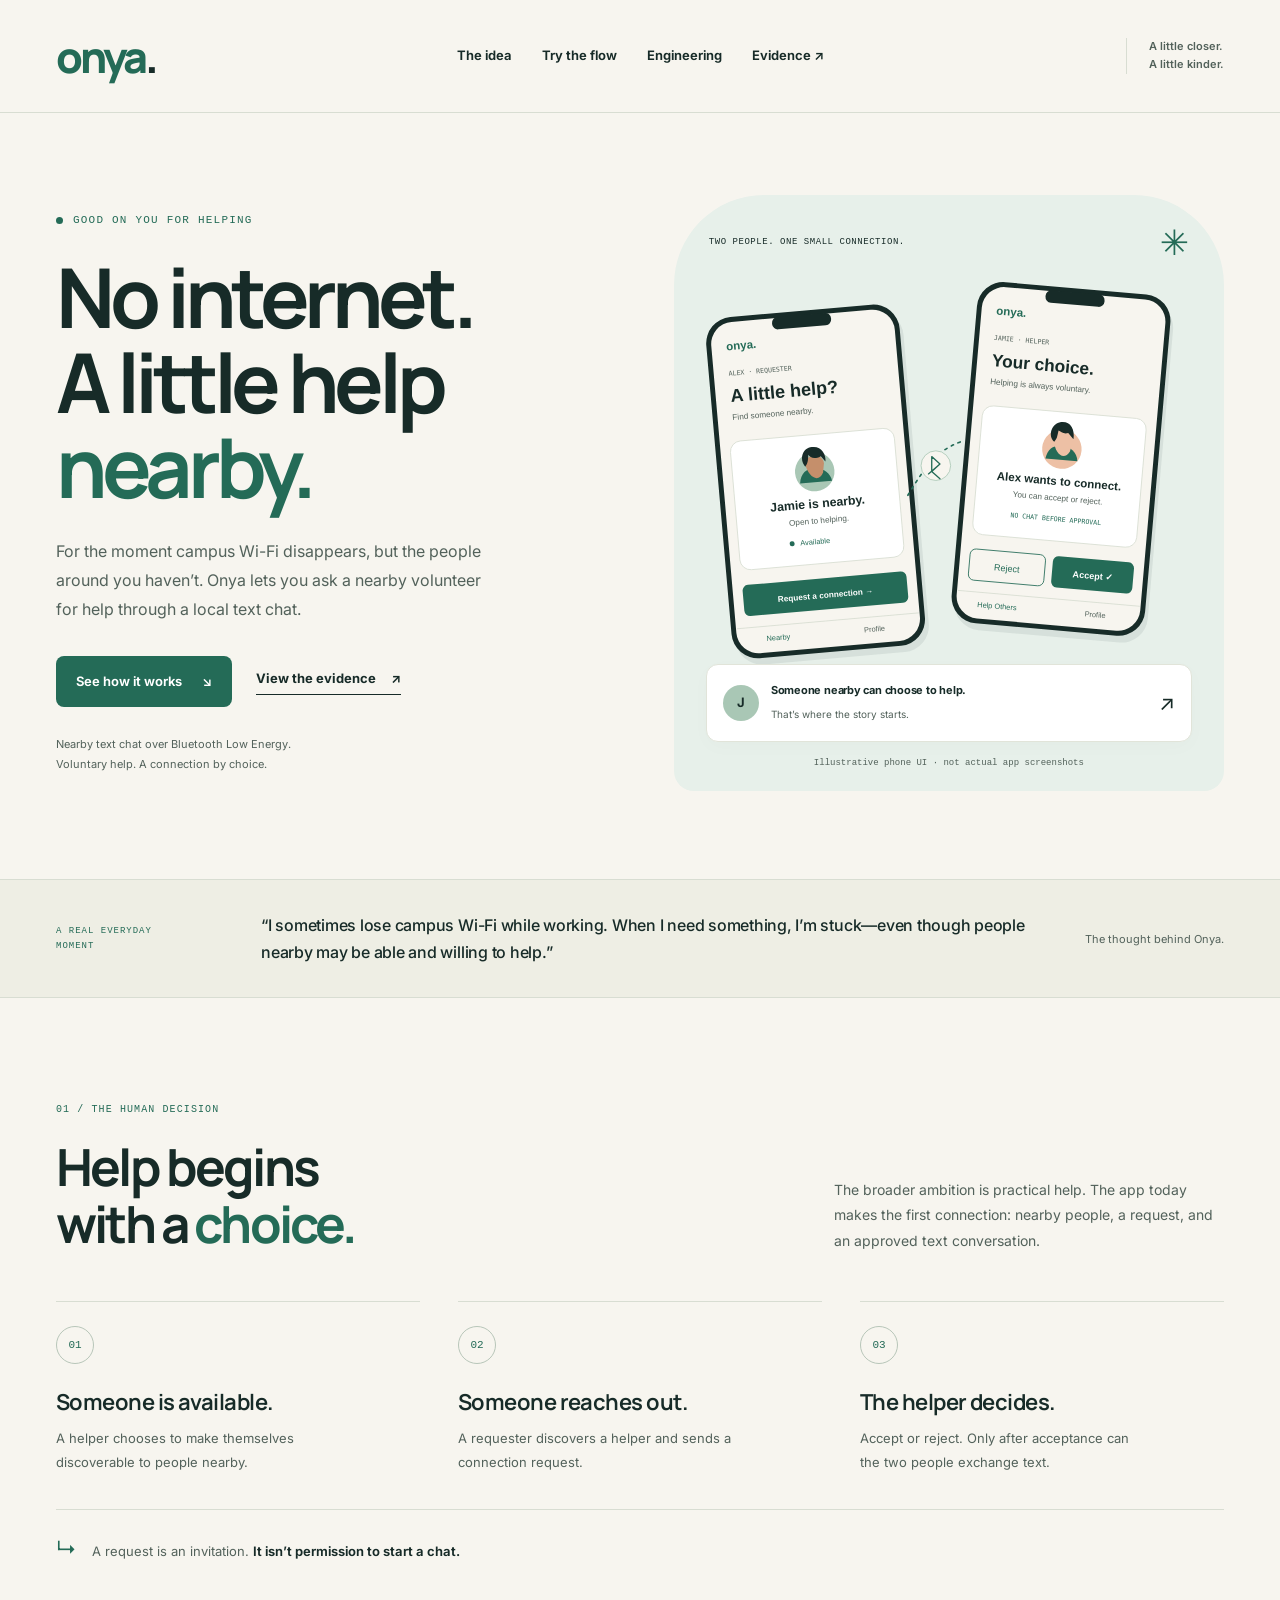
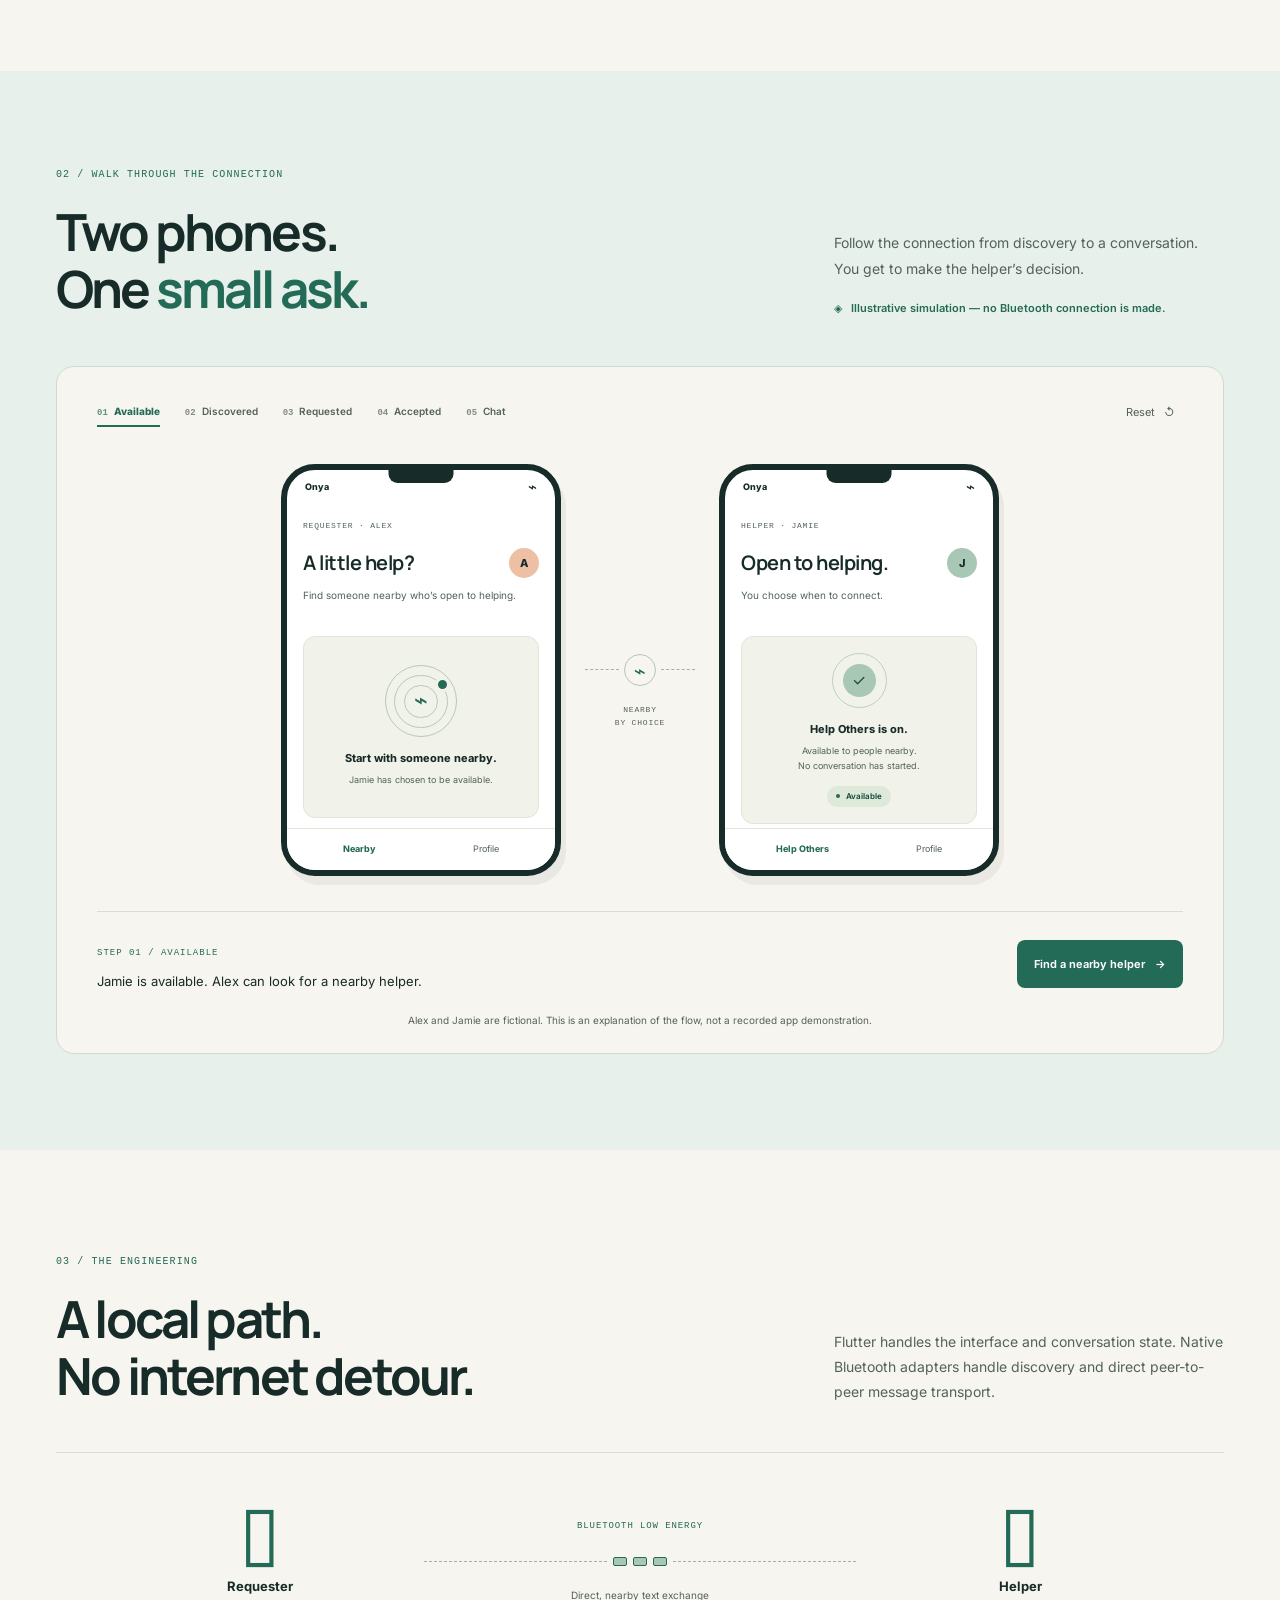
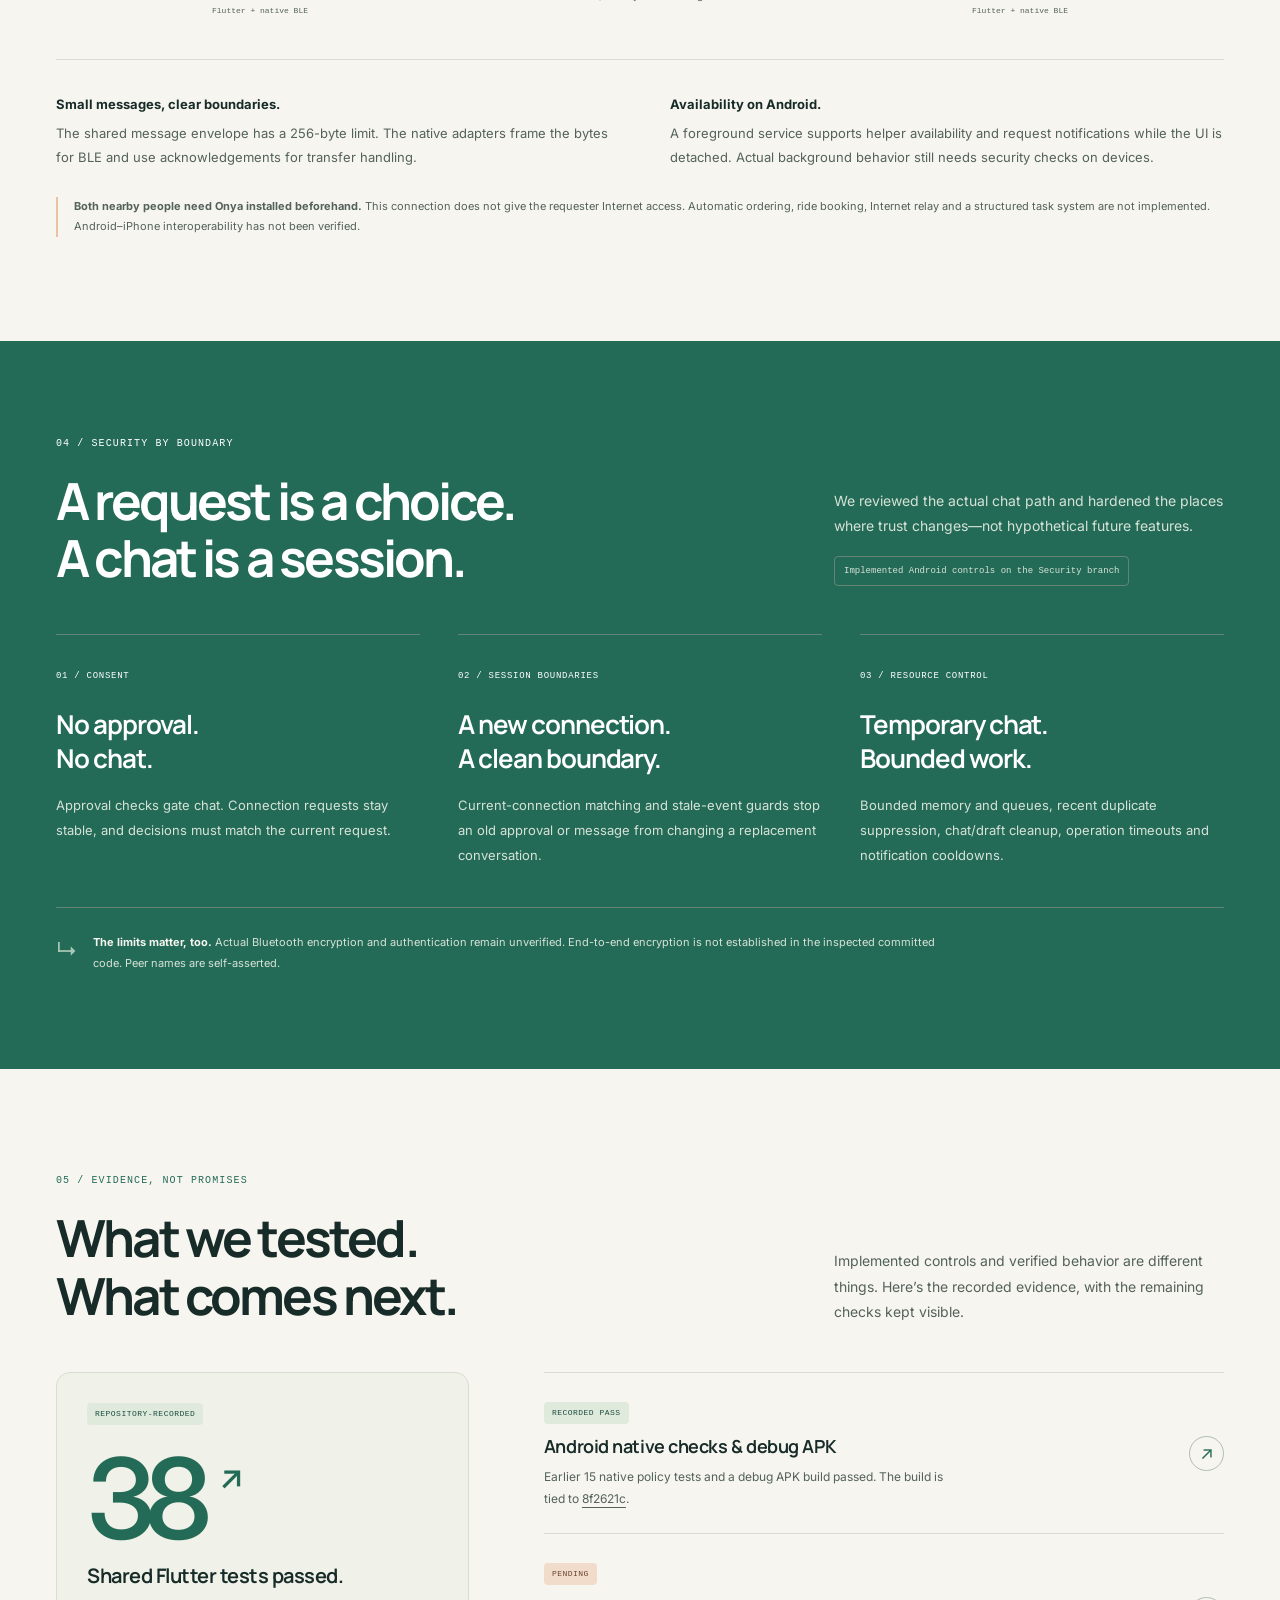
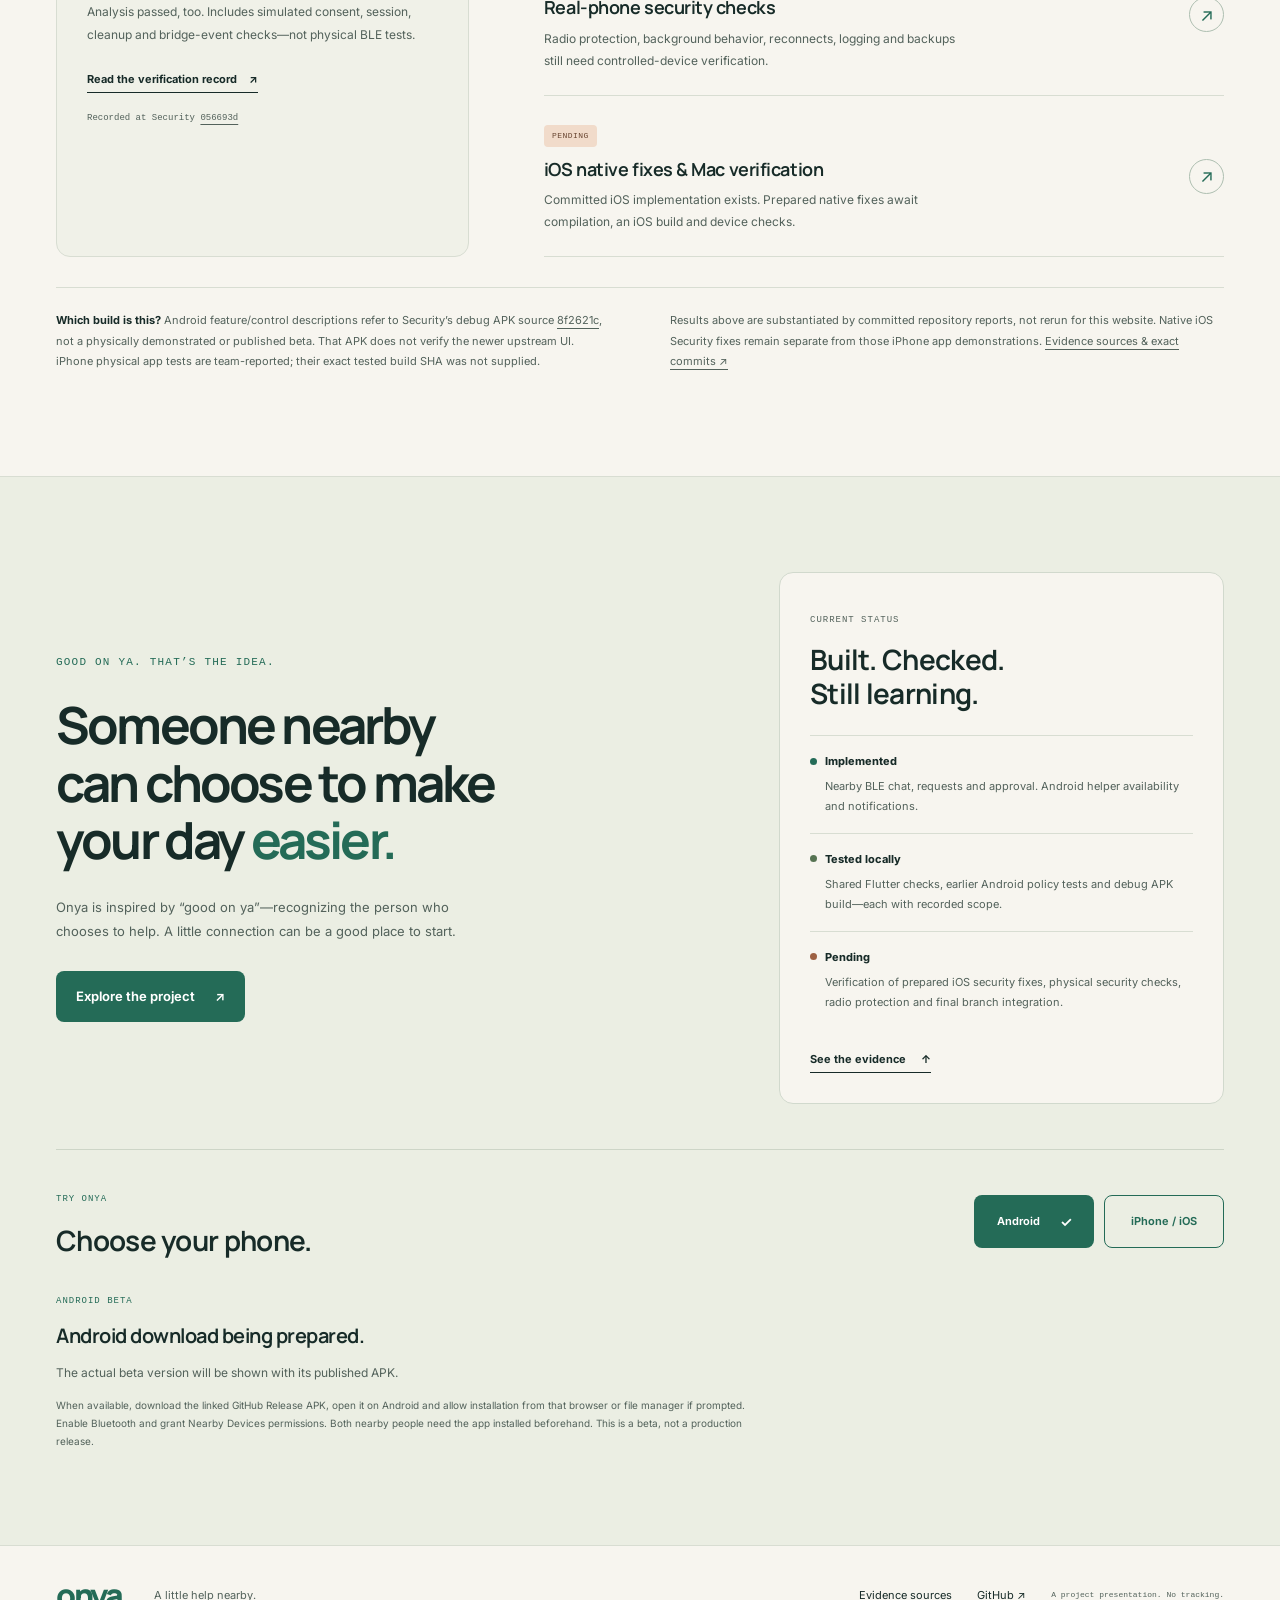
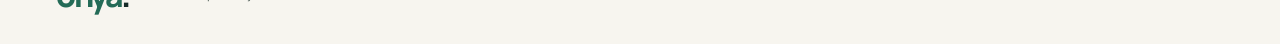
==== commit 44026ff9: "feat(web): select platform-specific access without unavailable downloads" ====
--- a/website/onya/index.html
+++ b/website/onya/index.html
@@ -142,8 +142,15 @@
     <section class="close-section" id="status" aria-labelledby="close-title">
       <div class="container close-layout"><div><p class="eyebrow">GOOD ON YA. THAT’S THE IDEA.</p><h2 id="close-title">Someone nearby<br>can choose to make<br>your day <span class="soft-emphasis">easier.</span></h2><p>Onya is inspired by “good on ya”—recognizing the person who chooses to help. A little connection can be a good place to start.</p><a class="button button-primary" href="https://github.com/Laxmi-Srinivas/Offline-relay">Explore the project <span aria-hidden="true">↗</span></a></div><aside class="current-status" aria-labelledby="status-title"><span class="small-label">CURRENT STATUS</span><h3 id="status-title">Built. Checked.<br>Still learning.</h3><dl><div><dt><span class="status-dot built" aria-hidden="true"></span> Implemented</dt><dd>Nearby BLE chat, requests and approval. Android helper availability and notifications.</dd></div><div><dt><span class="status-dot tested" aria-hidden="true"></span> Tested locally</dt><dd>Shared Flutter checks, earlier Android policy tests and debug APK build—each with recorded scope.</dd></div><div><dt><span class="status-dot pending" aria-hidden="true"></span> Pending</dt><dd>Verification of prepared iOS security fixes, physical security checks, radio protection and final branch integration.</dd></div></dl><a class="text-link" href="#evidence">See the evidence <span aria-hidden="true">↑</span></a></aside></div>
       <div class="container distribution-status" aria-label="App access and platform status">
-        <article><span class="small-label">ANDROID BETA</span><h3 id="android-download-status">Android download being prepared.</h3><p id="android-version">The actual beta version will be shown with its published APK.</p><p id="android-source" hidden></p><a class="button button-primary" id="android-download" hidden>Download Android beta (.apk) <span aria-hidden="true">↗</span></a><p class="distribution-note">When available, download the linked GitHub Release APK, open it on Android and allow installation from that browser or file manager if prompted. Enable Bluetooth and grant Nearby Devices permissions. Both nearby people need the app installed beforehand. This is a beta, not a production release.</p></article>
-        <article><span class="small-label">IPHONE</span><h3>iOS public download not available yet.</h3><p>The app has been built and tested on physical iPhones with free Xcode Personal Team signing <span class="inline-attribution">(team-reported)</span>.</p><a class="button button-outline" id="iphone-demo" hidden>Watch iPhone demo <span aria-hidden="true">↗</span></a><p class="distribution-note">A demo link will appear when a real recording is supplied. These app tests do not verify the prepared Security changes. <a href="evidence/iphone-device-report.md">Read the evidence boundary</a>.</p></article>
+        <div class="platform-picker" hidden>
+          <div><span class="small-label">TRY ONYA</span><h3>Choose your phone.</h3></div>
+          <div class="platform-options" role="group" aria-label="Choose your phone platform">
+            <button class="button button-primary" type="button" id="choose-android" aria-pressed="true" aria-controls="android-access">Android</button>
+            <button class="button button-outline" type="button" id="choose-ios" aria-pressed="false" aria-controls="ios-access">iPhone / iOS</button>
+          </div>
+        </div>
+        <article id="android-access"><span class="small-label">ANDROID BETA</span><h3 id="android-download-status">Android download being prepared.</h3><p id="android-version">The actual beta version will be shown with its published APK.</p><p id="android-source" hidden></p><a class="button button-primary" id="android-download" hidden>Download Android beta (.apk) <span aria-hidden="true">↗</span></a><p class="distribution-note">When available, download the linked GitHub Release APK, open it on Android and allow installation from that browser or file manager if prompted. Enable Bluetooth and grant Nearby Devices permissions. Both nearby people need the app installed beforehand. This is a beta, not a production release.</p></article>
+        <article id="ios-access"><span class="small-label">IPHONE</span><h3>iOS public download not available yet.</h3><p>The app has been built and tested on physical iPhones with free Xcode Personal Team signing <span class="inline-attribution">(team-reported)</span>.</p><a class="button button-outline" id="iphone-demo" hidden>Watch iPhone demo <span aria-hidden="true">↗</span></a><p class="distribution-note">A demo link will appear when a real recording is supplied. These app tests do not verify the prepared Security changes. <a href="evidence/iphone-device-report.md">Read the evidence boundary</a>.</p></article>
       </div>
     </section>
   </main>
--- a/website/onya/styles.css
+++ b/website/onya/styles.css
@@ -16,4 +16,6 @@
 .hero-art,.simulation-section{background:var(--soft)}.security-section{background:var(--green);color:#FFFFFF}
 .security-section .eyebrow,.security-number{color:#FFFFFF}
 #android-source{font-family:var(--mono);font-size:9px;overflow-wrap:anywhere}
+.platform-picker{grid-column:1/-1;display:flex;align-items:center;justify-content:space-between;gap:24px}.platform-picker h3{font-size:28px}.platform-options{display:flex;gap:10px;flex-wrap:wrap}.platform-options .button{margin-top:0;min-width:120px}.distribution-status:has(.platform-picker:not([hidden])){grid-template-columns:1fr;gap:24px}.distribution-status:has(.platform-picker:not([hidden]))>article{max-width:700px}.platform-options .button[aria-pressed="true"]:after{content:'✓';font-size:14px}
+@media(max-width:480px){.platform-picker{align-items:flex-start;flex-direction:column;gap:18px}.platform-options{width:100%}.platform-options .button{flex:1;min-width:0}}
 @media print{.site-header,.sim-buttons,.reset-button,.hero-actions,.site-footer{display:none}.container{width:100%}.section,.simulation-section,.security-section,.close-section{padding-block:25px}.hero{padding-block:20px}.hero h1{font-size:50px}.security-section{background:white;color:var(--ink)}.security-section p,.security-section .eyebrow,.security-number,.security-section .section-heading>div:last-child{color:var(--ink)}.phones{padding-block:20px}.phone{height:390px}.section-heading h2,.close-layout h2{font-size:34px}a{overflow-wrap:anywhere}.hero,.evidence-layout,.close-layout{gap:25px}.section-heading,.journey-steps,.phones,.evidence-row{break-inside:avoid}.security-columns p,.security-limit p,.security-limit strong{color:var(--ink)}}
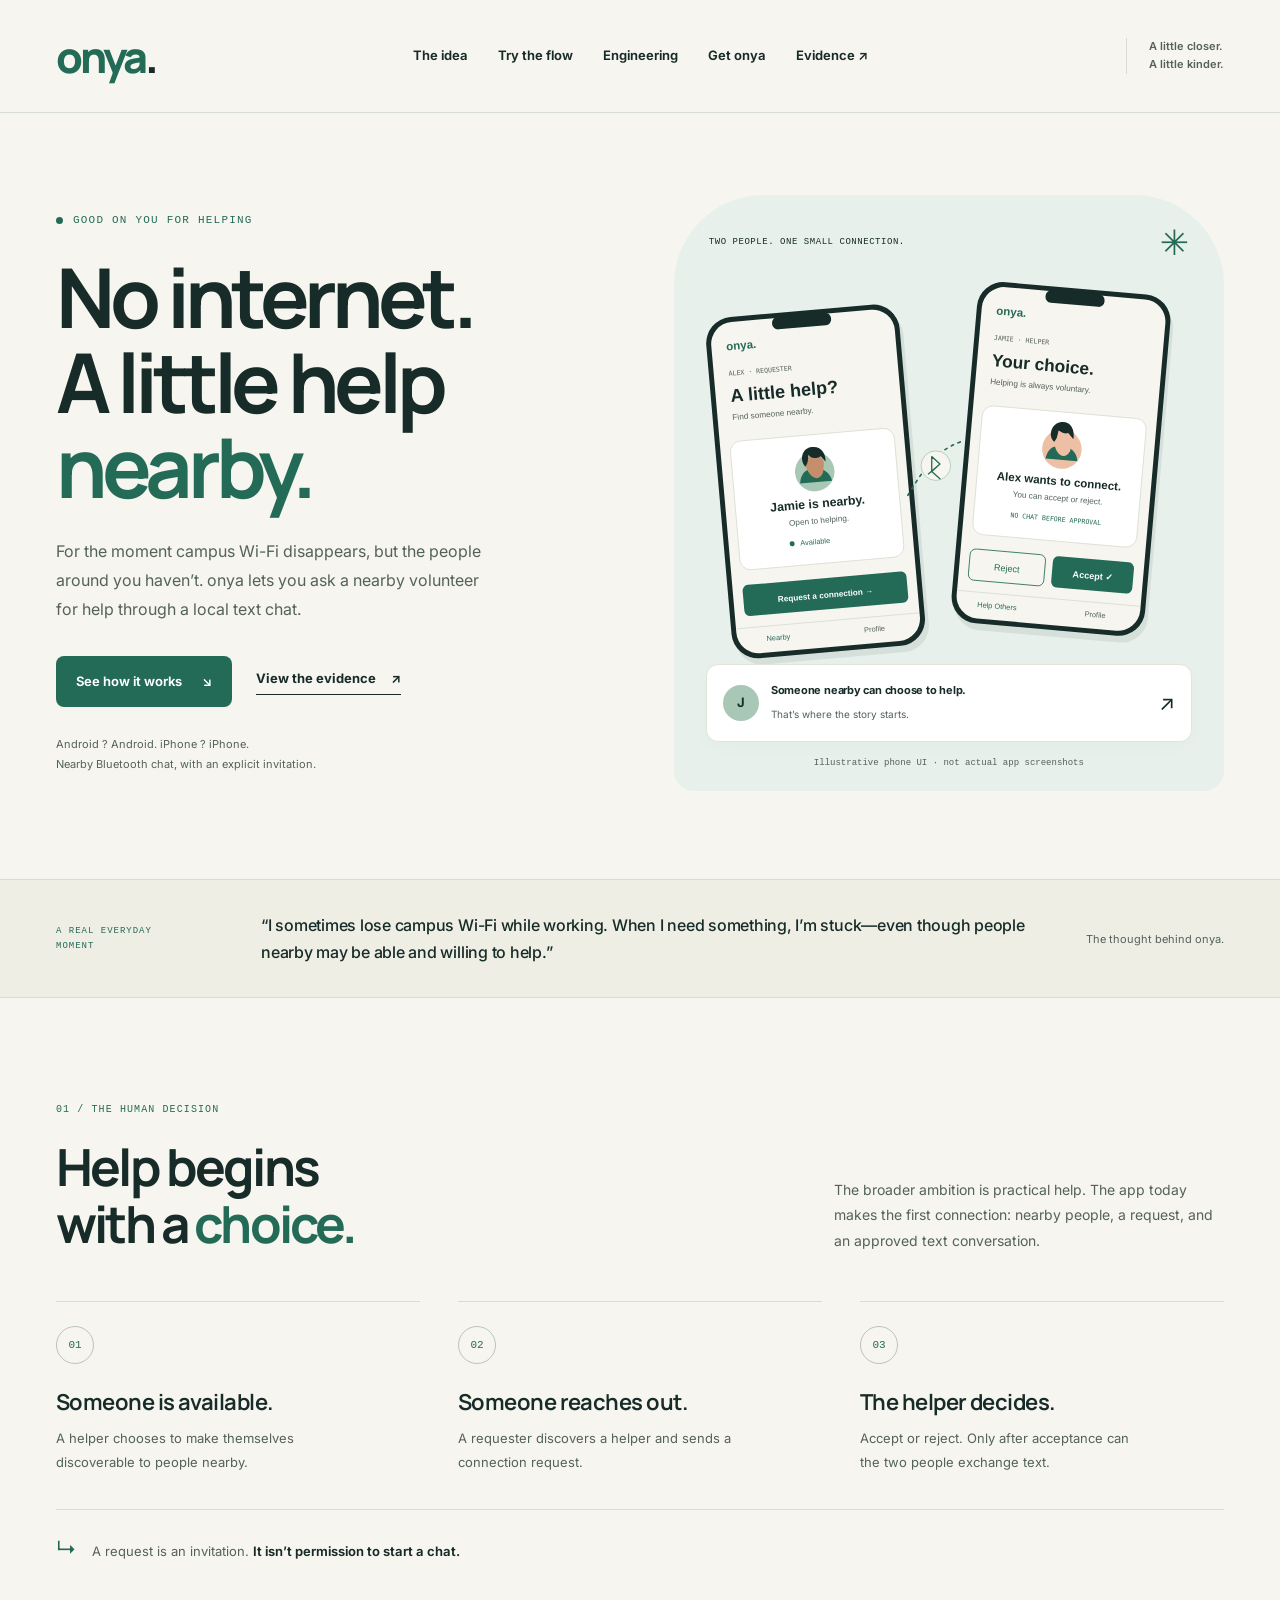
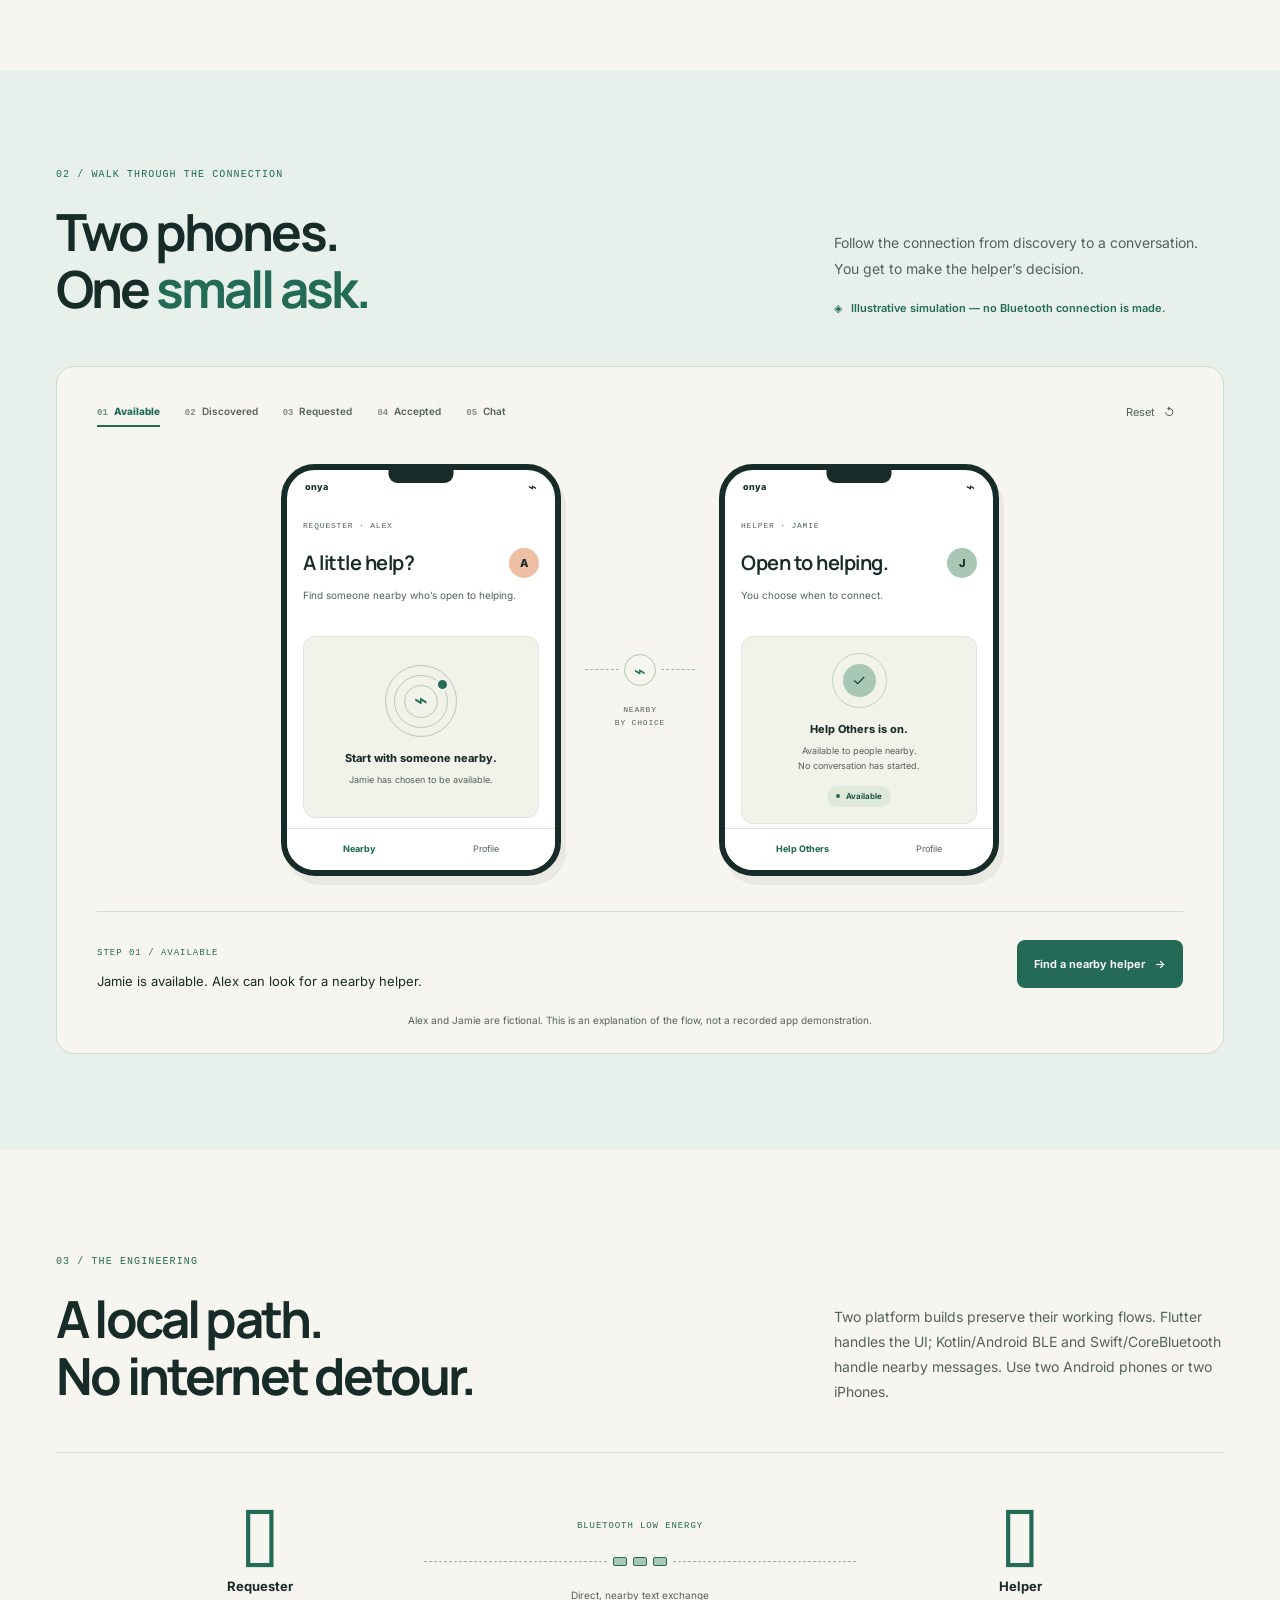
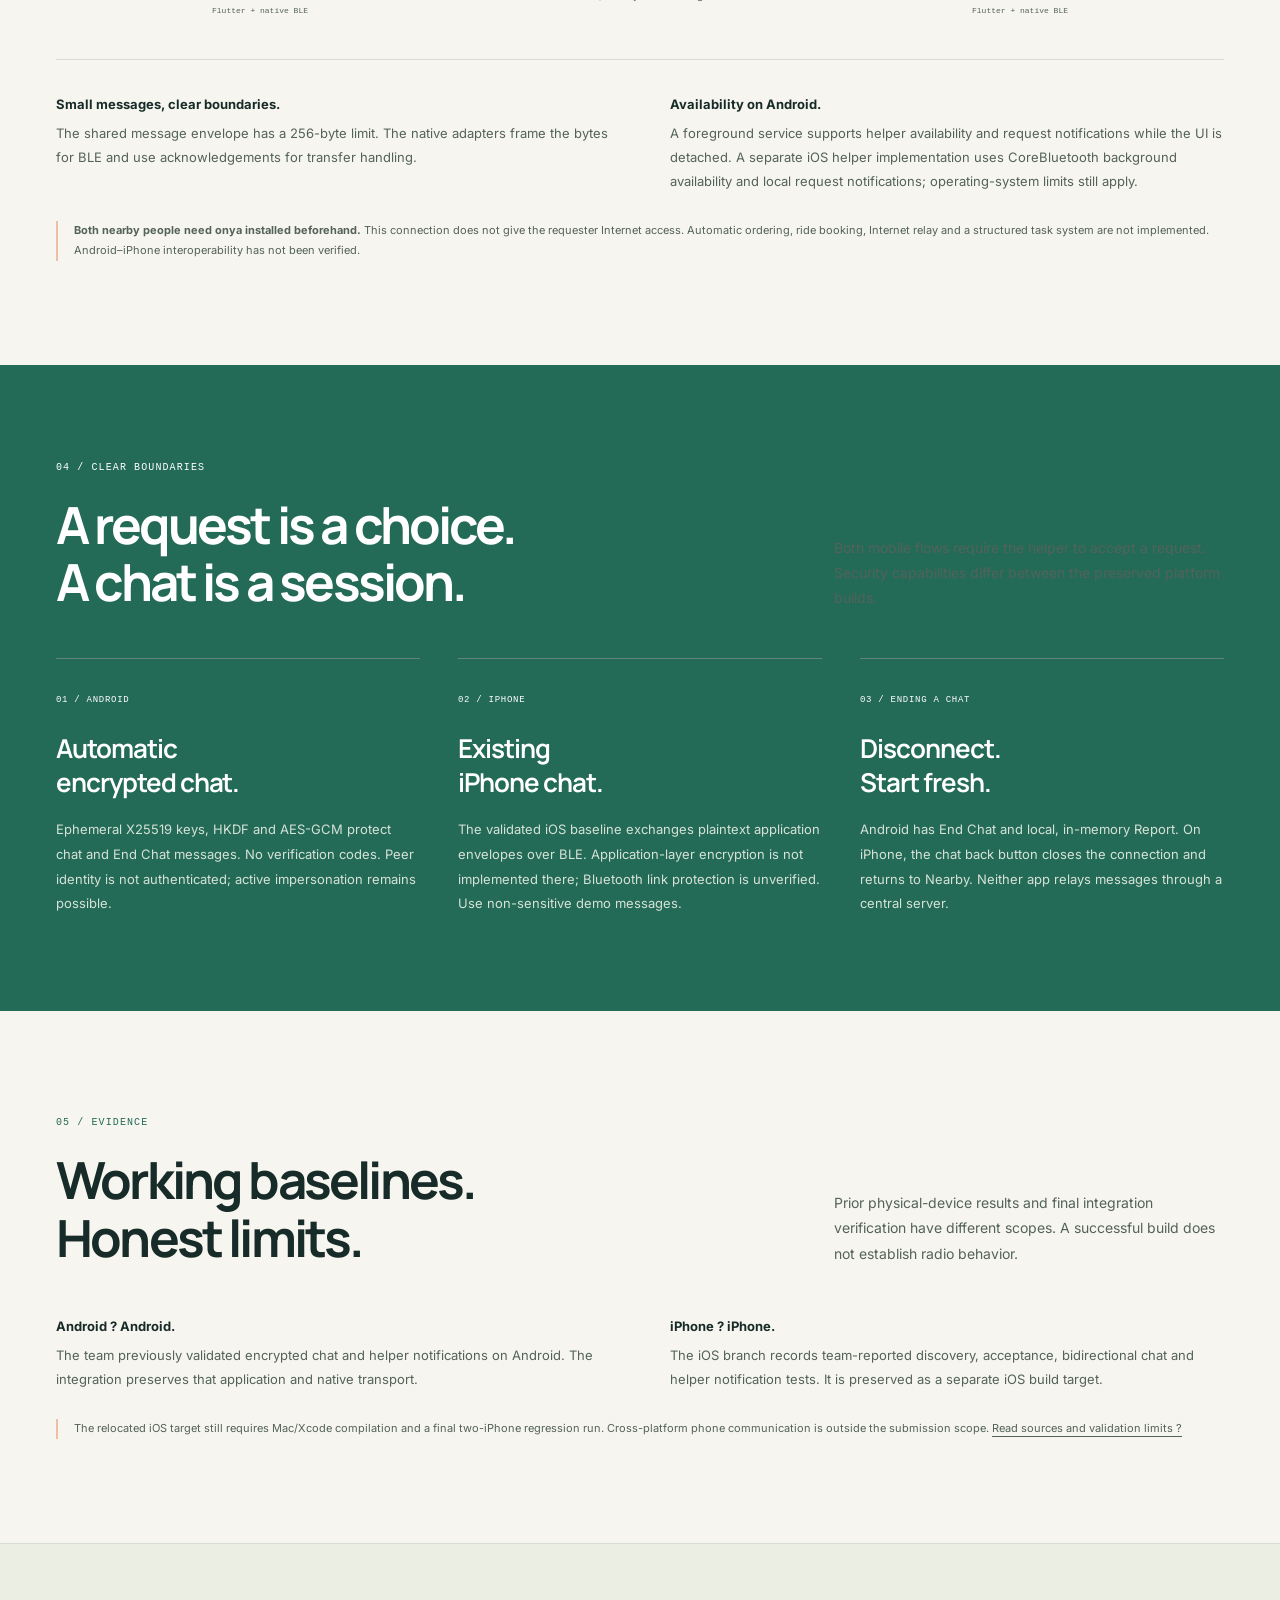
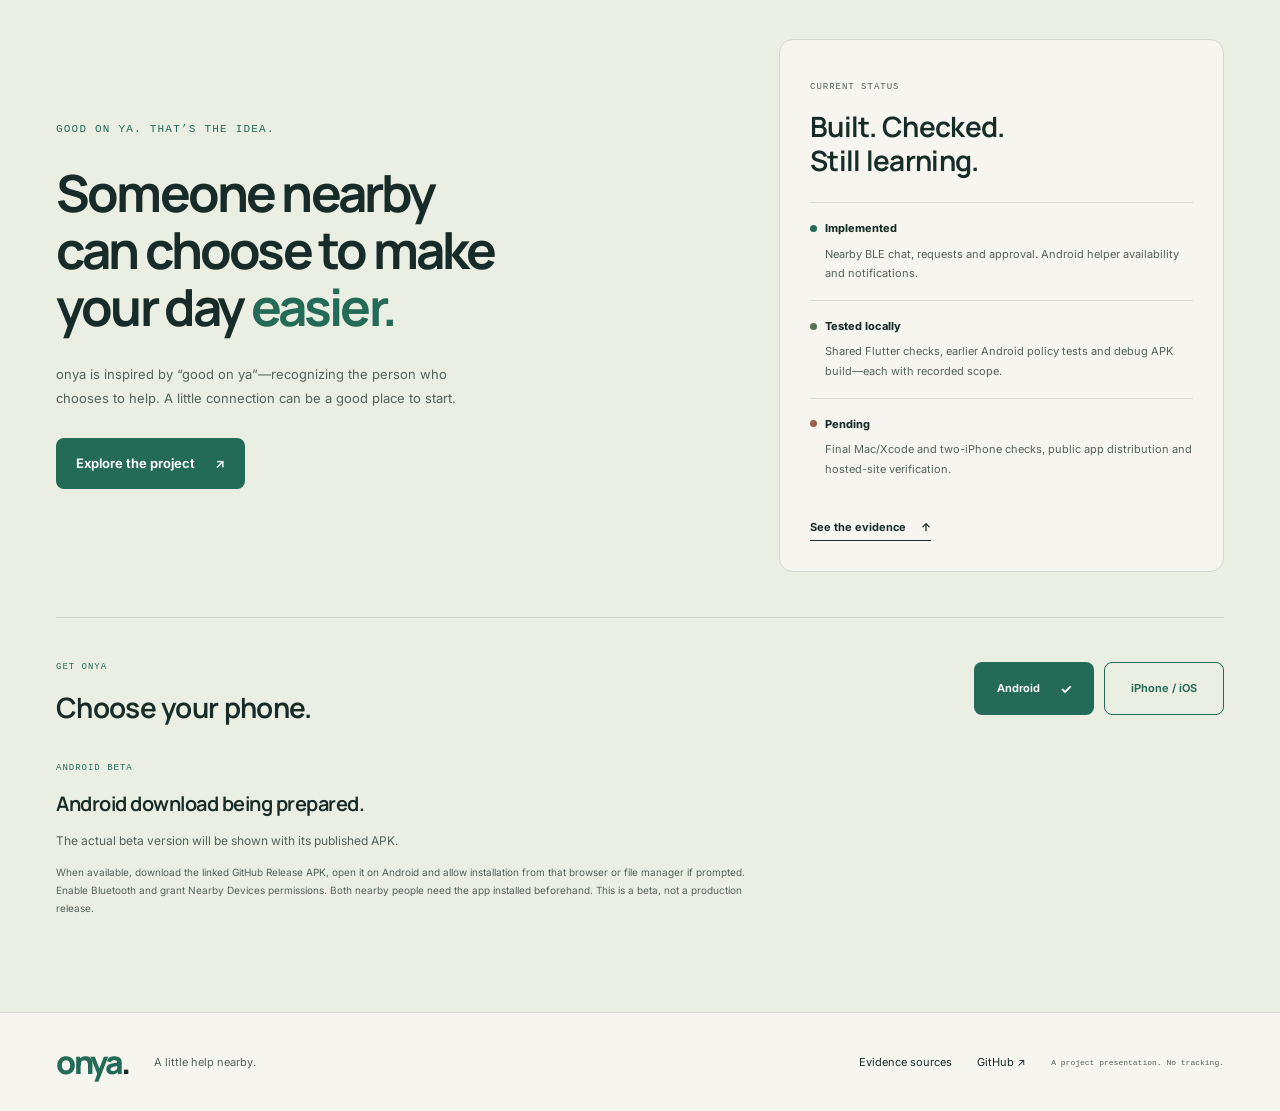
==== commit 6b0f865b: "checkpoint: preserve final hackathon integration work" ====
--- a/website/onya/index.html
+++ b/website/onya/index.html
@@ -3,10 +3,10 @@
 <head>
   <meta charset="utf-8">
   <meta name="viewport" content="width=device-width, initial-scale=1">
-  <meta name="description" content="No internet. A little help nearby. Onya explores voluntary help through nearby Bluetooth peer-to-peer text chat.">
+  <meta name="description" content="No internet. A little help nearby. onya explores voluntary help through nearby Bluetooth peer-to-peer text chat.">
   <meta name="theme-color" content="#F7F5EF">
   <meta http-equiv="Content-Security-Policy" content="default-src 'self'; script-src 'self'; style-src 'self'; img-src 'self'; font-src 'self'; connect-src 'none'; object-src 'none'; base-uri 'none'; form-action 'none'">
-  <title>Onya — A little help nearby.</title>
+  <title>onya — A little help nearby.</title>
   <link rel="icon" href="assets/favicon.svg" type="image/svg+xml">
   <link rel="stylesheet" href="styles.css">
   <script src="release-config.js" defer></script>
@@ -16,11 +16,11 @@
   <a class="skip-link" href="#main">Skip to the story</a>
   <header class="site-header">
     <div class="container header-inner">
-      <a class="wordmark" href="#moment" aria-label="Onya, back to the beginning">onya<span>.</span></a>
+      <a class="wordmark" href="#moment" aria-label="onya, back to the beginning">onya<span>.</span></a>
       <nav aria-label="Main navigation">
         <a href="#journey">The idea</a>
         <a href="#simulation">Try the flow</a>
-        <a href="#engineering">Engineering</a>
+        <a href="#engineering">Engineering</a><a href="#downloads">Get onya</a>
         <a href="#evidence">Evidence <span aria-hidden="true">↗</span></a>
       </nav>
       <span class="header-note">A little closer.<br>A little kinder.</span>
@@ -32,23 +32,23 @@
       <div class="hero-copy">
         <p class="eyebrow"><span class="signal-dot" aria-hidden="true"></span> GOOD ON YOU FOR HELPING</p>
         <h1 id="hero-title">No internet.<br>A little help<br><span class="soft-emphasis">nearby.</span></h1>
-        <p class="hero-description">For the moment campus Wi-Fi disappears, but the people around you haven’t. Onya lets you ask a nearby volunteer for help through a local text chat.</p>
+        <p class="hero-description">For the moment campus Wi-Fi disappears, but the people around you haven’t. onya lets you ask a nearby volunteer for help through a local text chat.</p>
         <div class="hero-actions">
           <a class="button button-primary" href="#simulation">See how it works <span aria-hidden="true">↘</span></a>
           <a class="text-link" href="#evidence">View the evidence <span aria-hidden="true">↗</span></a>
         </div>
-        <p class="hero-footnote">Nearby text chat over Bluetooth Low Energy.<br>Voluntary help. A connection by choice.</p>
+        <p class="hero-footnote">Android ? Android. iPhone ? iPhone.<br>Nearby Bluetooth chat, with an explicit invitation.</p>
       </div>
       <figure class="hero-art">
         <div class="art-heading"><span class="small-label">TWO PEOPLE. ONE SMALL CONNECTION.</span><span class="art-mark" aria-hidden="true">✳</span></div>
-        <img src="assets/hero-phones.svg" width="620" height="520" alt="Two illustrative Onya phone screens: Alex requests a connection, and Jamie can accept or reject. Original portraits distinguish the requester and helper." fetchpriority="high">
+        <img src="assets/hero-phones.svg" width="620" height="520" alt="Two illustrative onya phone screens: Alex requests a connection, and Jamie can accept or reject. Original portraits distinguish the requester and helper." fetchpriority="high">
         <div class="art-message"><span class="tiny-avatar" aria-hidden="true">J</span><div><strong>Someone nearby can choose to help.</strong><span>That’s where the story starts.</span></div><span aria-hidden="true">↗</span></div>
         <figcaption>Illustrative phone UI · not actual app screenshots</figcaption>
       </figure>
     </section>
 
     <section class="origin-strip" aria-label="Our inspiration">
-      <div class="container origin-inner"><span class="small-label">A REAL EVERYDAY MOMENT</span><blockquote>“I sometimes lose campus Wi-Fi while working. When I need something, I’m stuck—even though people nearby may be able and willing to help.”</blockquote><span class="origin-signoff">The thought behind Onya.</span></div>
+      <div class="container origin-inner"><span class="small-label">A REAL EVERYDAY MOMENT</span><blockquote>“I sometimes lose campus Wi-Fi while working. When I need something, I’m stuck—even though people nearby may be able and willing to help.”</blockquote><span class="origin-signoff">The thought behind onya.</span></div>
     </section>
 
     <section class="section container" id="journey" aria-labelledby="journey-title">
@@ -72,7 +72,7 @@
           </div>
           <div class="phones">
             <article class="phone requester-phone" aria-labelledby="requester-label">
-              <div class="phone-top"><span>Onya</span><span class="phone-notch" aria-hidden="true"></span><span class="phone-symbol" aria-hidden="true">⌁</span></div>
+              <div class="phone-top"><span>onya</span><span class="phone-notch" aria-hidden="true"></span><span class="phone-symbol" aria-hidden="true">⌁</span></div>
               <div class="phone-screen">
                 <p class="phone-role" id="requester-label">REQUESTER · ALEX</p>
                 <div class="phone-title-row"><h3 id="requester-title">A little help?</h3><span class="avatar avatar-peach" aria-hidden="true">A</span></div>
@@ -87,7 +87,7 @@
             </article>
             <div class="connection-space" aria-hidden="true"><span class="connection-line"></span><span class="connection-icon">⌁</span><span class="connection-line"></span><span class="connection-caption">NEARBY<br>BY CHOICE</span></div>
             <article class="phone helper-phone" aria-labelledby="helper-label">
-              <div class="phone-top"><span>Onya</span><span class="phone-notch" aria-hidden="true"></span><span class="phone-symbol" aria-hidden="true">⌁</span></div>
+              <div class="phone-top"><span>onya</span><span class="phone-notch" aria-hidden="true"></span><span class="phone-symbol" aria-hidden="true">⌁</span></div>
               <div class="phone-screen">
                 <p class="phone-role" id="helper-label">HELPER · JAMIE</p>
                 <div class="phone-title-row"><h3 id="helper-title">Open to helping.</h3><span class="avatar avatar-sage" aria-hidden="true">J</span></div>
@@ -108,52 +108,44 @@
     </section>
 
     <section class="section container engineering-section" id="engineering" aria-labelledby="engineering-title">
-      <div class="section-heading"><div><p class="eyebrow">03 / THE ENGINEERING</p><h2 id="engineering-title">A local path.<br>No internet detour.</h2></div><p>Flutter handles the interface and conversation state. Native Bluetooth adapters handle discovery and direct peer-to-peer message transport.</p></div>
+      <div class="section-heading"><div><p class="eyebrow">03 / THE ENGINEERING</p><h2 id="engineering-title">A local path.<br>No internet detour.</h2></div><p>Two platform builds preserve their working flows. Flutter handles the UI; Kotlin/Android BLE and Swift/CoreBluetooth handle nearby messages. Use two Android phones or two iPhones.</p></div>
       <div class="transport-diagram" role="img" aria-label="Requester phone sends bounded message frames directly over Bluetooth Low Energy to a nearby helper phone. No Internet access is provided."><div class="diagram-device"><span aria-hidden="true">▯</span><strong>Requester</strong><small>Flutter + native BLE</small></div><div class="diagram-path"><span class="small-label">BLUETOOTH LOW ENERGY</span><div class="packet-path" aria-hidden="true"><span></span><i></i><i></i><i></i><span></span></div><p>Direct, nearby text exchange</p></div><div class="diagram-device"><span aria-hidden="true">▯</span><strong>Helper</strong><small>Flutter + native BLE</small></div></div>
-      <div class="engineering-notes"><p><strong>Small messages, clear boundaries.</strong> The shared message envelope has a 256-byte limit. The native adapters frame the bytes for BLE and use acknowledgements for transfer handling.</p><p><strong>Availability on Android.</strong> A foreground service supports helper availability and request notifications while the UI is detached. Actual background behavior still needs security checks on devices.</p></div>
-      <p class="scope-note"><strong>Both nearby people need Onya installed beforehand.</strong> This connection does not give the requester Internet access. Automatic ordering, ride booking, Internet relay and a structured task system are not implemented. Android–iPhone interoperability has not been verified.</p>
+      <div class="engineering-notes"><p><strong>Small messages, clear boundaries.</strong> The shared message envelope has a 256-byte limit. The native adapters frame the bytes for BLE and use acknowledgements for transfer handling.</p><p><strong>Availability on Android.</strong> A foreground service supports helper availability and request notifications while the UI is detached. A separate iOS helper implementation uses CoreBluetooth background availability and local request notifications; operating-system limits still apply.</p></div>
+      <p class="scope-note"><strong>Both nearby people need onya installed beforehand.</strong> This connection does not give the requester Internet access. Automatic ordering, ride booking, Internet relay and a structured task system are not implemented. Android–iPhone interoperability has not been verified.</p>
     </section>
 
     <section class="security-section" id="security" aria-labelledby="security-title">
       <div class="container">
-        <div class="section-heading"><div><p class="eyebrow">04 / SECURITY BY BOUNDARY</p><h2 id="security-title">A request is a choice.<br>A chat is a session.</h2></div><div><p>We reviewed the actual chat path and hardened the places where trust changes—not hypothetical future features.</p><span class="security-context">Implemented Android controls on the Security branch</span></div></div>
+        <div class="section-heading"><div><p class="eyebrow">04 / CLEAR BOUNDARIES</p><h2 id="security-title">A request is a choice.<br>A chat is a session.</h2></div><p>Both mobile flows require the helper to accept a request. Security capabilities differ between the preserved platform builds.</p></div>
         <div class="security-columns">
-          <article><span class="security-number">01 / CONSENT</span><h3>No approval.<br>No chat.</h3><p>Approval checks gate chat. Connection requests stay stable, and decisions must match the current request.</p></article>
-          <article><span class="security-number">02 / SESSION BOUNDARIES</span><h3>A new connection.<br>A clean boundary.</h3><p>Current-connection matching and stale-event guards stop an old approval or message from changing a replacement conversation.</p></article>
-          <article><span class="security-number">03 / RESOURCE CONTROL</span><h3>Temporary chat.<br>Bounded work.</h3><p>Bounded memory and queues, recent duplicate suppression, chat/draft cleanup, operation timeouts and notification cooldowns.</p></article>
+          <article><span class="security-number">01 / ANDROID</span><h3>Automatic<br>encrypted chat.</h3><p>Ephemeral X25519 keys, HKDF and AES-GCM protect chat and End Chat messages. No verification codes. Peer identity is not authenticated; active impersonation remains possible.</p></article>
+          <article><span class="security-number">02 / IPHONE</span><h3>Existing<br>iPhone chat.</h3><p>The validated iOS baseline exchanges plaintext application envelopes over BLE. Application-layer encryption is not implemented there; Bluetooth link protection is unverified. Use non-sensitive demo messages.</p></article>
+          <article><span class="security-number">03 / ENDING A CHAT</span><h3>Disconnect.<br>Start fresh.</h3><p>Android has End Chat and local, in-memory Report. On iPhone, the chat back button closes the connection and returns to Nearby. Neither app relays messages through a central server.</p></article>
         </div>
-        <div class="security-limit"><span aria-hidden="true">↳</span><p><strong>The limits matter, too.</strong> Actual Bluetooth encryption and authentication remain unverified. End-to-end encryption is not established in the inspected committed code. Peer names are self-asserted.</p></div>
       </div>
     </section>
 
     <section class="section container evidence-section" id="evidence" aria-labelledby="evidence-title">
-      <div class="section-heading"><div><p class="eyebrow">05 / EVIDENCE, NOT PROMISES</p><h2 id="evidence-title">What we tested.<br>What comes next.</h2></div><p>Implemented controls and verified behavior are different things. Here’s the recorded evidence, with the remaining checks kept visible.</p></div>
-      <div class="evidence-layout">
-        <div class="test-highlight"><span class="status-tag tag-verified">REPOSITORY-RECORDED</span><span class="test-number">38<span aria-hidden="true">↗</span></span><h3>Shared Flutter tests passed.</h3><p>Analysis passed, too. Includes simulated consent, session, cleanup and bridge-event checks—not physical BLE tests.</p><a class="text-link" href="evidence/ios-review.md">Read the verification record <span aria-hidden="true">↗</span></a><span class="evidence-metadata">Recorded at Security <a href="https://github.com/Laxmi-Srinivas/Offline-relay/commit/056693dbd08e192131b67e97b8bf489a5b65a346">056693d</a></span></div>
-        <div class="evidence-rows">
-          <article class="evidence-row"><div><span class="status-tag tag-verified">RECORDED PASS</span><h3>Android native checks &amp; debug APK</h3><p>Earlier 15 native policy tests and a debug APK build passed. The build is tied to <a href="https://github.com/Laxmi-Srinivas/Offline-relay/commit/8f2621c75fe31239d15062be2b663e8ee64fdca1">8f2621c</a>.</p></div><a class="round-link" href="evidence/build-review.md" aria-label="Read Android APK build evidence">↗</a></article>
-          <article class="evidence-row"><div><span class="status-tag tag-pending">PENDING</span><h3>Real-phone security checks</h3><p>Radio protection, background behavior, reconnects, logging and backups still need controlled-device verification.</p></div><a class="round-link" href="evidence/verification.md" aria-label="Read pending physical security checks">↗</a></article>
-          <article class="evidence-row"><div><span class="status-tag tag-pending">PENDING</span><h3>iOS native fixes &amp; Mac verification</h3><p>Committed iOS implementation exists. Prepared native fixes await compilation, an iOS build and device checks.</p></div><a class="round-link" href="evidence/ios-review.md" aria-label="Read the iOS review and pending checks">↗</a></article>
-        </div>
-      </div>
-      <div class="evidence-caveat"><p><strong>Which build is this?</strong> Android feature/control descriptions refer to Security’s debug APK source <a href="https://github.com/Laxmi-Srinivas/Offline-relay/commit/8f2621c75fe31239d15062be2b663e8ee64fdca1">8f2621c</a>, not a physically demonstrated or published beta. That APK does not verify the newer upstream UI. iPhone physical app tests are team-reported; their exact tested build SHA was not supplied.</p><p>Results above are substantiated by committed repository reports, not rerun for this website. Native iOS Security fixes remain separate from those iPhone app demonstrations. <a href="evidence.html">Evidence sources &amp; exact commits <span aria-hidden="true">↗</span></a></p></div>
+      <div class="section-heading"><div><p class="eyebrow">05 / EVIDENCE</p><h2 id="evidence-title">Working baselines.<br>Honest limits.</h2></div><p>Prior physical-device results and final integration verification have different scopes. A successful build does not establish radio behavior.</p></div>
+      <div class="engineering-notes"><p><strong>Android ? Android.</strong> The team previously validated encrypted chat and helper notifications on Android. The integration preserves that application and native transport.</p><p><strong>iPhone ? iPhone.</strong> The iOS branch records team-reported discovery, acceptance, bidirectional chat and helper notification tests. It is preserved as a separate iOS build target.</p></div>
+      <p class="scope-note">The relocated iOS target still requires Mac/Xcode compilation and a final two-iPhone regression run. Cross-platform phone communication is outside the submission scope. <a href="evidence.html">Read sources and validation limits ?</a></p>
     </section>
 
     <section class="close-section" id="status" aria-labelledby="close-title">
-      <div class="container close-layout"><div><p class="eyebrow">GOOD ON YA. THAT’S THE IDEA.</p><h2 id="close-title">Someone nearby<br>can choose to make<br>your day <span class="soft-emphasis">easier.</span></h2><p>Onya is inspired by “good on ya”—recognizing the person who chooses to help. A little connection can be a good place to start.</p><a class="button button-primary" href="https://github.com/Laxmi-Srinivas/Offline-relay">Explore the project <span aria-hidden="true">↗</span></a></div><aside class="current-status" aria-labelledby="status-title"><span class="small-label">CURRENT STATUS</span><h3 id="status-title">Built. Checked.<br>Still learning.</h3><dl><div><dt><span class="status-dot built" aria-hidden="true"></span> Implemented</dt><dd>Nearby BLE chat, requests and approval. Android helper availability and notifications.</dd></div><div><dt><span class="status-dot tested" aria-hidden="true"></span> Tested locally</dt><dd>Shared Flutter checks, earlier Android policy tests and debug APK build—each with recorded scope.</dd></div><div><dt><span class="status-dot pending" aria-hidden="true"></span> Pending</dt><dd>Verification of prepared iOS security fixes, physical security checks, radio protection and final branch integration.</dd></div></dl><a class="text-link" href="#evidence">See the evidence <span aria-hidden="true">↑</span></a></aside></div>
-      <div class="container distribution-status" aria-label="App access and platform status">
+      <div class="container close-layout"><div><p class="eyebrow">GOOD ON YA. THAT’S THE IDEA.</p><h2 id="close-title">Someone nearby<br>can choose to make<br>your day <span class="soft-emphasis">easier.</span></h2><p>onya is inspired by “good on ya”—recognizing the person who chooses to help. A little connection can be a good place to start.</p><a class="button button-primary" href="https://github.com/Laxmi-Srinivas/Offline-relay">Explore the project <span aria-hidden="true">↗</span></a></div><aside class="current-status" aria-labelledby="status-title"><span class="small-label">CURRENT STATUS</span><h3 id="status-title">Built. Checked.<br>Still learning.</h3><dl><div><dt><span class="status-dot built" aria-hidden="true"></span> Implemented</dt><dd>Nearby BLE chat, requests and approval. Android helper availability and notifications.</dd></div><div><dt><span class="status-dot tested" aria-hidden="true"></span> Tested locally</dt><dd>Shared Flutter checks, earlier Android policy tests and debug APK build—each with recorded scope.</dd></div><div><dt><span class="status-dot pending" aria-hidden="true"></span> Pending</dt><dd>Final Mac/Xcode and two-iPhone checks, public app distribution and hosted-site verification.</dd></div></dl><a class="text-link" href="#evidence">See the evidence <span aria-hidden="true">↑</span></a></aside></div>
+      <div class="container distribution-status" id="downloads" aria-label="App access and platform status">
         <div class="platform-picker" hidden>
-          <div><span class="small-label">TRY ONYA</span><h3>Choose your phone.</h3></div>
+          <div><span class="small-label">GET ONYA</span><h3>Choose your phone.</h3></div>
           <div class="platform-options" role="group" aria-label="Choose your phone platform">
             <button class="button button-primary" type="button" id="choose-android" aria-pressed="true" aria-controls="android-access">Android</button>
             <button class="button button-outline" type="button" id="choose-ios" aria-pressed="false" aria-controls="ios-access">iPhone / iOS</button>
           </div>
         </div>
-        <article id="android-access"><span class="small-label">ANDROID BETA</span><h3 id="android-download-status">Android download being prepared.</h3><p id="android-version">The actual beta version will be shown with its published APK.</p><p id="android-source" hidden></p><a class="button button-primary" id="android-download" hidden>Download Android beta (.apk) <span aria-hidden="true">↗</span></a><p class="distribution-note">When available, download the linked GitHub Release APK, open it on Android and allow installation from that browser or file manager if prompted. Enable Bluetooth and grant Nearby Devices permissions. Both nearby people need the app installed beforehand. This is a beta, not a production release.</p></article>
-        <article id="ios-access"><span class="small-label">IPHONE</span><h3>iOS public download not available yet.</h3><p>The app has been built and tested on physical iPhones with free Xcode Personal Team signing <span class="inline-attribution">(team-reported)</span>.</p><a class="button button-outline" id="iphone-demo" hidden>Watch iPhone demo <span aria-hidden="true">↗</span></a><p class="distribution-note">A demo link will appear when a real recording is supplied. These app tests do not verify the prepared Security changes. <a href="evidence/iphone-device-report.md">Read the evidence boundary</a>.</p></article>
+        <article id="android-access"><span class="small-label">ANDROID BETA</span><h3 id="android-download-status">Android download being prepared.</h3><p id="android-version">The actual beta version will be shown with its published APK.</p><p id="android-source" hidden></p><a class="button button-primary" id="android-download" hidden>Download Android APK <span aria-hidden="true">↗</span></a><p class="distribution-note">When available, download the linked GitHub Release APK, open it on Android and allow installation from that browser or file manager if prompted. Enable Bluetooth and grant Nearby Devices permissions. Both nearby people need the app installed beforehand. This is a beta, not a production release.</p></article>
+        <article id="ios-access"><span class="small-label">IPHONE</span><h3 id="ios-download-status">iOS public download not available yet.</h3><a class="button button-primary" id="ios-download" hidden>Install on iPhone ?</a><p>The app has been built and tested on physical iPhones with free Xcode Personal Team signing <span class="inline-attribution">(team-reported)</span>.</p><a class="button button-outline" id="iphone-demo" hidden>Watch iPhone demo <span aria-hidden="true">↗</span></a><p class="distribution-note">Until TestFlight or App Store distribution is configured, a developer must build <code>apps/offline_relay_ios</code> on a Mac with Xcode and sign it for each iPhone. An arbitrary IPA download is not an installation route. <a href="evidence.html">Build and validation scope</a>.</p></article>
       </div>
     </section>
   </main>
-  <footer class="site-footer"><div class="container footer-inner"><a class="wordmark" href="#moment" aria-label="Onya, back to the beginning">onya<span>.</span></a><p>A little help nearby.</p><div><a href="evidence.html">Evidence sources</a><a href="https://github.com/Laxmi-Srinivas/Offline-relay">GitHub <span aria-hidden="true">↗</span></a></div><span class="footer-note">A project presentation. No tracking.</span></div></footer>
+  <footer class="site-footer"><div class="container footer-inner"><a class="wordmark" href="#moment" aria-label="onya, back to the beginning">onya<span>.</span></a><p>A little help nearby.</p><div><a href="evidence.html">Evidence sources</a><a href="https://github.com/Laxmi-Srinivas/Offline-relay">GitHub <span aria-hidden="true">↗</span></a></div><span class="footer-note">A project presentation. No tracking.</span></div></footer>
 </body>
 </html>
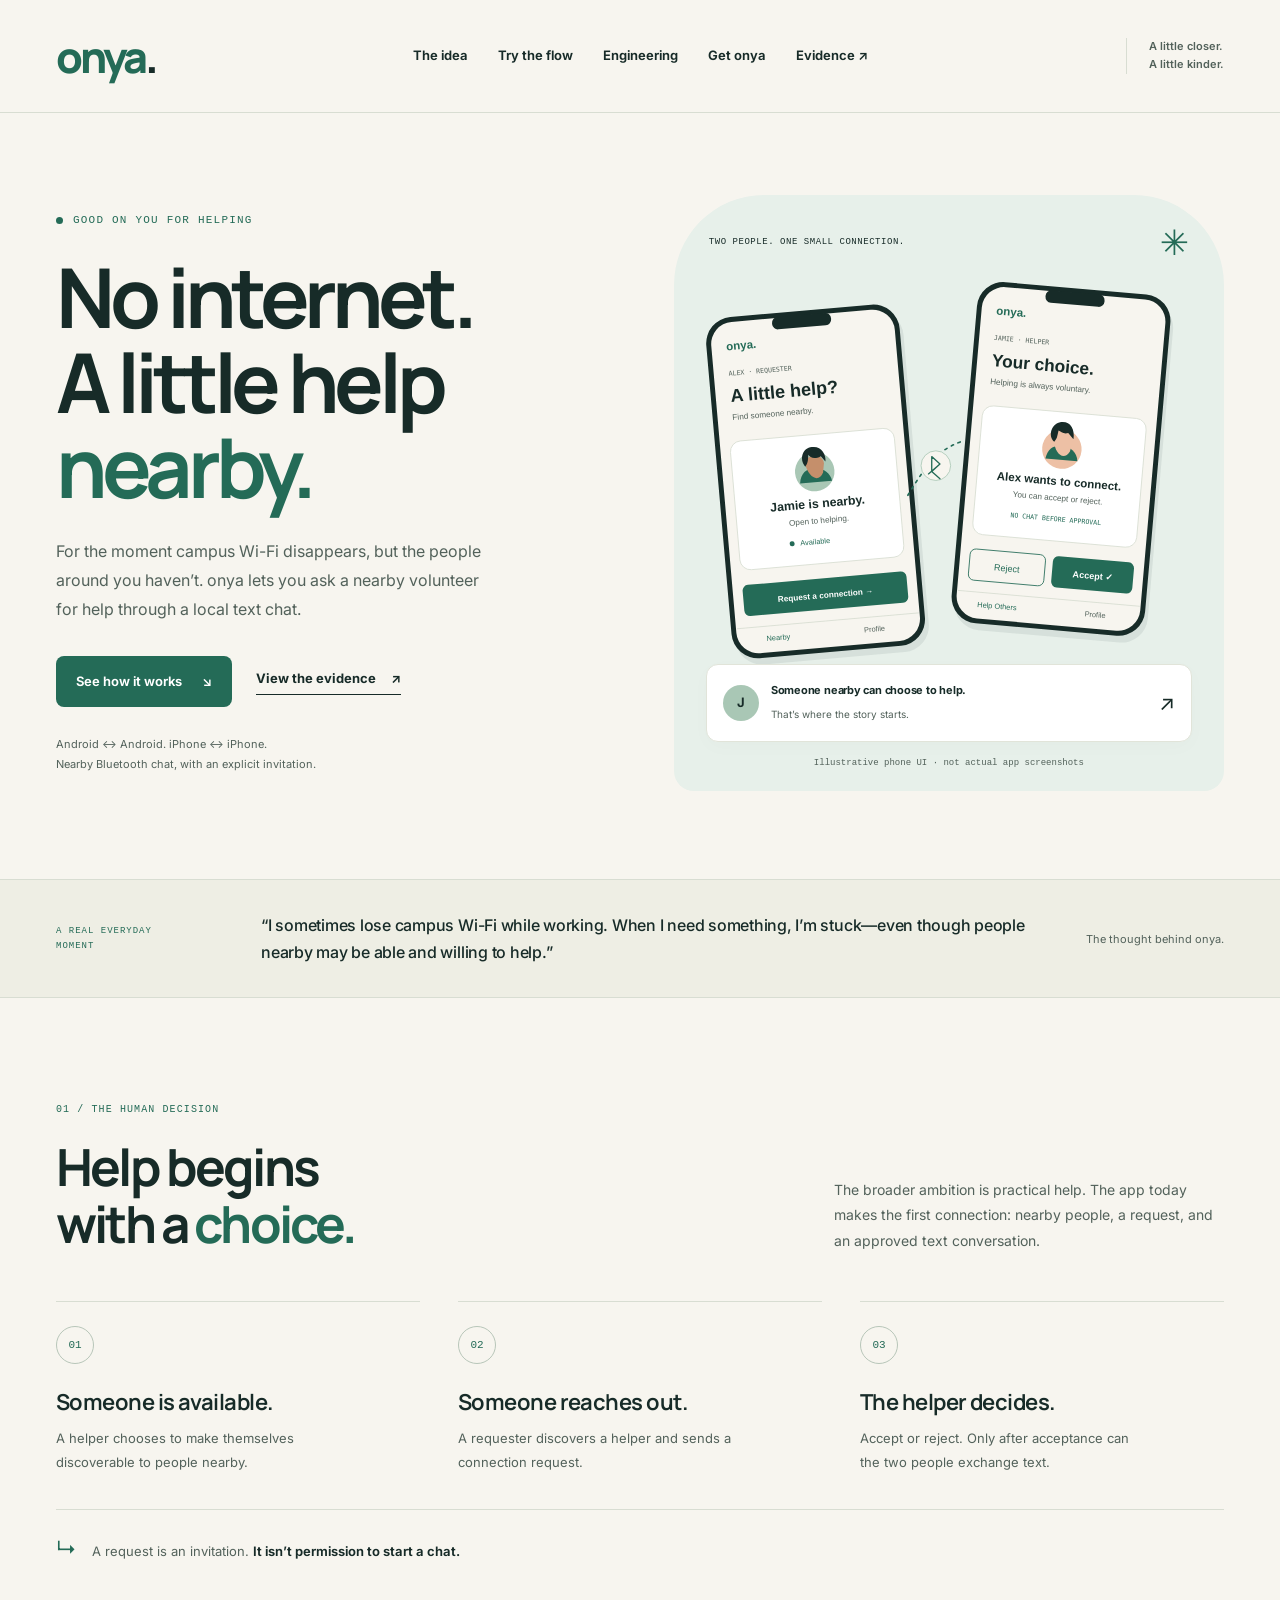
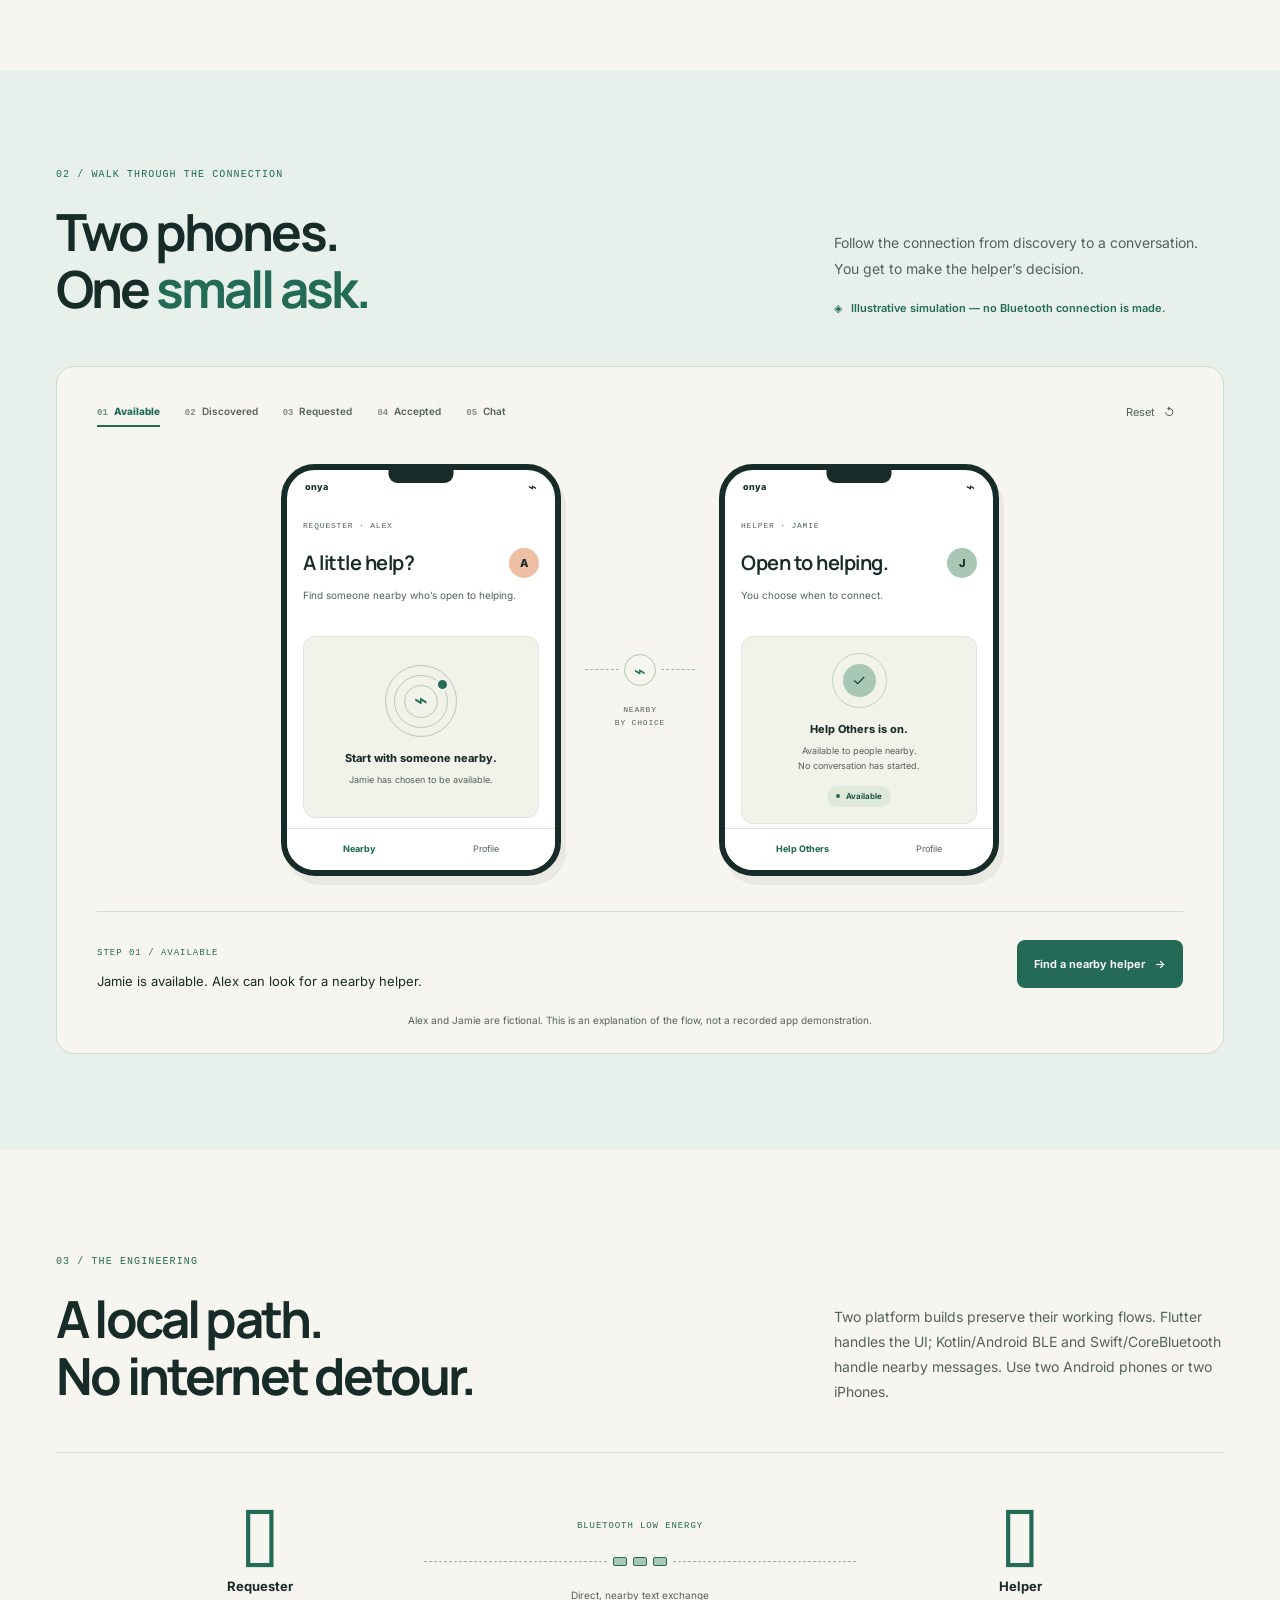
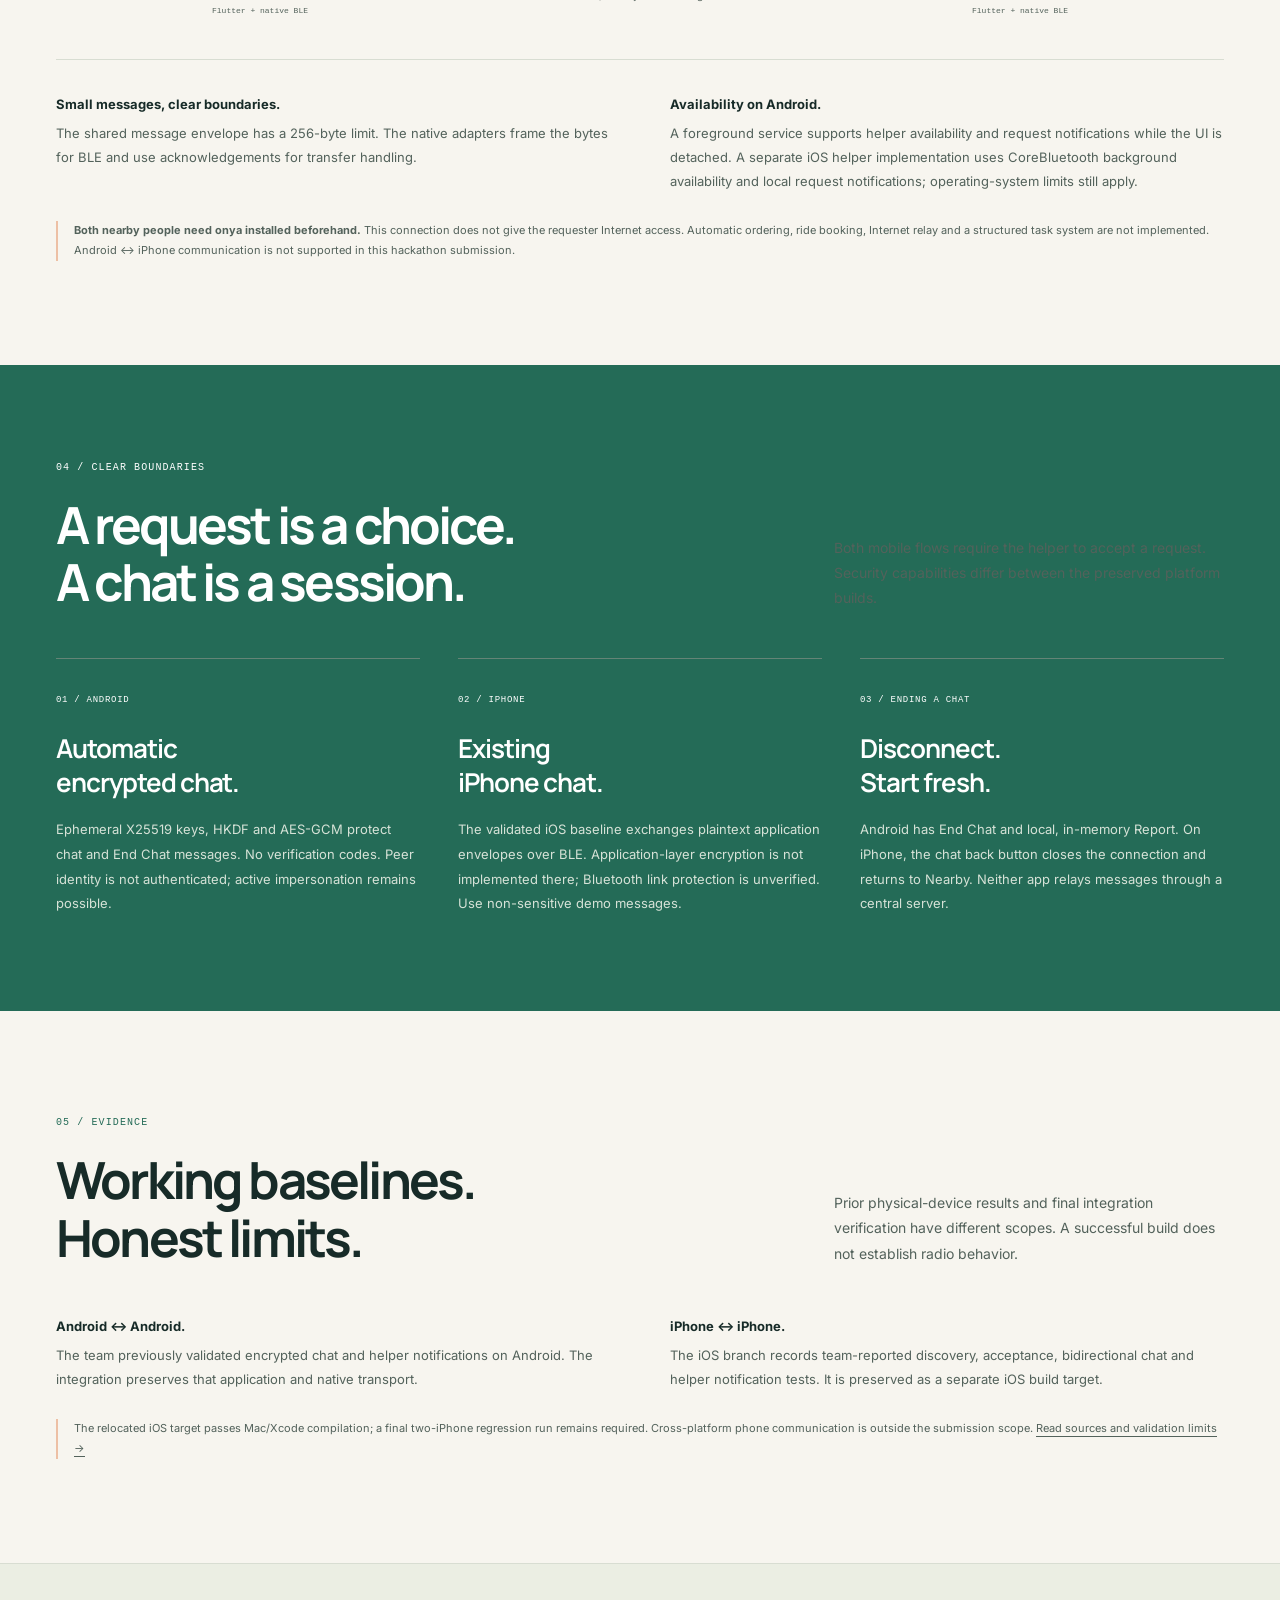
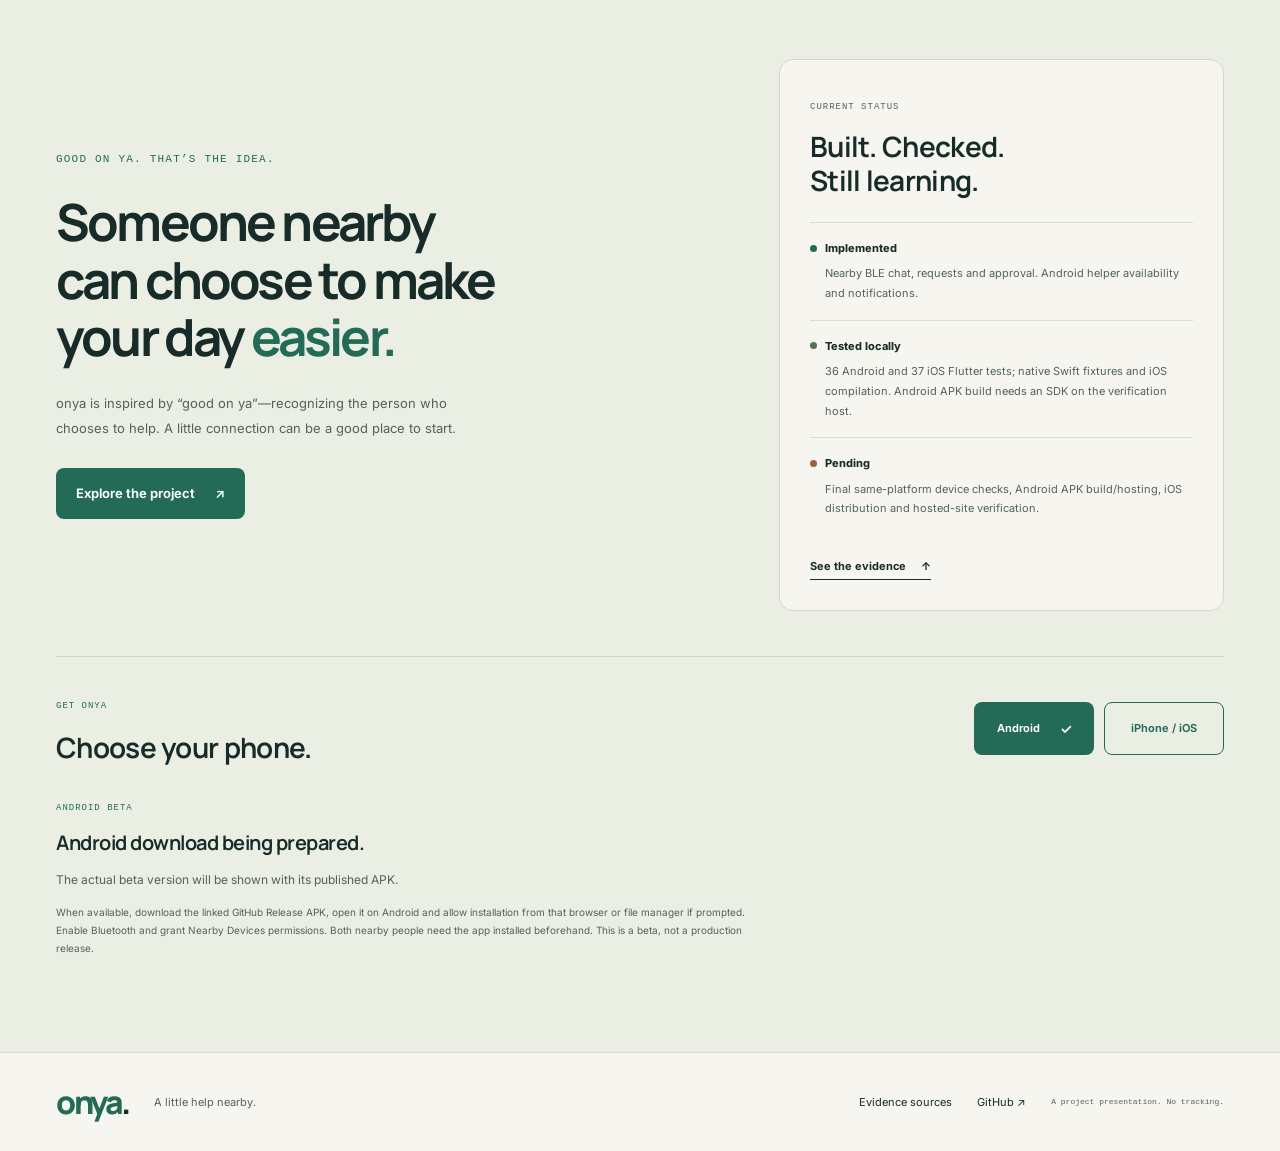
==== commit 9c511c55: "fix: finalize hackathon verification and deployment" ====
--- a/website/onya/index.html
+++ b/website/onya/index.html
@@ -37,7 +37,7 @@
           <a class="button button-primary" href="#simulation">See how it works <span aria-hidden="true">↘</span></a>
           <a class="text-link" href="#evidence">View the evidence <span aria-hidden="true">↗</span></a>
         </div>
-        <p class="hero-footnote">Android ? Android. iPhone ? iPhone.<br>Nearby Bluetooth chat, with an explicit invitation.</p>
+        <p class="hero-footnote">Android ↔ Android. iPhone ↔ iPhone.<br>Nearby Bluetooth chat, with an explicit invitation.</p>
       </div>
       <figure class="hero-art">
         <div class="art-heading"><span class="small-label">TWO PEOPLE. ONE SMALL CONNECTION.</span><span class="art-mark" aria-hidden="true">✳</span></div>
@@ -111,7 +111,7 @@
       <div class="section-heading"><div><p class="eyebrow">03 / THE ENGINEERING</p><h2 id="engineering-title">A local path.<br>No internet detour.</h2></div><p>Two platform builds preserve their working flows. Flutter handles the UI; Kotlin/Android BLE and Swift/CoreBluetooth handle nearby messages. Use two Android phones or two iPhones.</p></div>
       <div class="transport-diagram" role="img" aria-label="Requester phone sends bounded message frames directly over Bluetooth Low Energy to a nearby helper phone. No Internet access is provided."><div class="diagram-device"><span aria-hidden="true">▯</span><strong>Requester</strong><small>Flutter + native BLE</small></div><div class="diagram-path"><span class="small-label">BLUETOOTH LOW ENERGY</span><div class="packet-path" aria-hidden="true"><span></span><i></i><i></i><i></i><span></span></div><p>Direct, nearby text exchange</p></div><div class="diagram-device"><span aria-hidden="true">▯</span><strong>Helper</strong><small>Flutter + native BLE</small></div></div>
       <div class="engineering-notes"><p><strong>Small messages, clear boundaries.</strong> The shared message envelope has a 256-byte limit. The native adapters frame the bytes for BLE and use acknowledgements for transfer handling.</p><p><strong>Availability on Android.</strong> A foreground service supports helper availability and request notifications while the UI is detached. A separate iOS helper implementation uses CoreBluetooth background availability and local request notifications; operating-system limits still apply.</p></div>
-      <p class="scope-note"><strong>Both nearby people need onya installed beforehand.</strong> This connection does not give the requester Internet access. Automatic ordering, ride booking, Internet relay and a structured task system are not implemented. Android–iPhone interoperability has not been verified.</p>
+      <p class="scope-note"><strong>Both nearby people need onya installed beforehand.</strong> This connection does not give the requester Internet access. Automatic ordering, ride booking, Internet relay and a structured task system are not implemented. Android ↔ iPhone communication is not supported in this hackathon submission.</p>
     </section>
 
     <section class="security-section" id="security" aria-labelledby="security-title">
@@ -127,12 +127,12 @@
 
     <section class="section container evidence-section" id="evidence" aria-labelledby="evidence-title">
       <div class="section-heading"><div><p class="eyebrow">05 / EVIDENCE</p><h2 id="evidence-title">Working baselines.<br>Honest limits.</h2></div><p>Prior physical-device results and final integration verification have different scopes. A successful build does not establish radio behavior.</p></div>
-      <div class="engineering-notes"><p><strong>Android ? Android.</strong> The team previously validated encrypted chat and helper notifications on Android. The integration preserves that application and native transport.</p><p><strong>iPhone ? iPhone.</strong> The iOS branch records team-reported discovery, acceptance, bidirectional chat and helper notification tests. It is preserved as a separate iOS build target.</p></div>
-      <p class="scope-note">The relocated iOS target still requires Mac/Xcode compilation and a final two-iPhone regression run. Cross-platform phone communication is outside the submission scope. <a href="evidence.html">Read sources and validation limits ?</a></p>
+      <div class="engineering-notes"><p><strong>Android ↔ Android.</strong> The team previously validated encrypted chat and helper notifications on Android. The integration preserves that application and native transport.</p><p><strong>iPhone ↔ iPhone.</strong> The iOS branch records team-reported discovery, acceptance, bidirectional chat and helper notification tests. It is preserved as a separate iOS build target.</p></div>
+      <p class="scope-note">The relocated iOS target passes Mac/Xcode compilation; a final two-iPhone regression run remains required. Cross-platform phone communication is outside the submission scope. <a href="evidence.html">Read sources and validation limits →</a></p>
     </section>
 
     <section class="close-section" id="status" aria-labelledby="close-title">
-      <div class="container close-layout"><div><p class="eyebrow">GOOD ON YA. THAT’S THE IDEA.</p><h2 id="close-title">Someone nearby<br>can choose to make<br>your day <span class="soft-emphasis">easier.</span></h2><p>onya is inspired by “good on ya”—recognizing the person who chooses to help. A little connection can be a good place to start.</p><a class="button button-primary" href="https://github.com/Laxmi-Srinivas/Offline-relay">Explore the project <span aria-hidden="true">↗</span></a></div><aside class="current-status" aria-labelledby="status-title"><span class="small-label">CURRENT STATUS</span><h3 id="status-title">Built. Checked.<br>Still learning.</h3><dl><div><dt><span class="status-dot built" aria-hidden="true"></span> Implemented</dt><dd>Nearby BLE chat, requests and approval. Android helper availability and notifications.</dd></div><div><dt><span class="status-dot tested" aria-hidden="true"></span> Tested locally</dt><dd>Shared Flutter checks, earlier Android policy tests and debug APK build—each with recorded scope.</dd></div><div><dt><span class="status-dot pending" aria-hidden="true"></span> Pending</dt><dd>Final Mac/Xcode and two-iPhone checks, public app distribution and hosted-site verification.</dd></div></dl><a class="text-link" href="#evidence">See the evidence <span aria-hidden="true">↑</span></a></aside></div>
+      <div class="container close-layout"><div><p class="eyebrow">GOOD ON YA. THAT’S THE IDEA.</p><h2 id="close-title">Someone nearby<br>can choose to make<br>your day <span class="soft-emphasis">easier.</span></h2><p>onya is inspired by “good on ya”—recognizing the person who chooses to help. A little connection can be a good place to start.</p><a class="button button-primary" href="https://github.com/Laxmi-Srinivas/Offline-relay">Explore the project <span aria-hidden="true">↗</span></a></div><aside class="current-status" aria-labelledby="status-title"><span class="small-label">CURRENT STATUS</span><h3 id="status-title">Built. Checked.<br>Still learning.</h3><dl><div><dt><span class="status-dot built" aria-hidden="true"></span> Implemented</dt><dd>Nearby BLE chat, requests and approval. Android helper availability and notifications.</dd></div><div><dt><span class="status-dot tested" aria-hidden="true"></span> Tested locally</dt><dd>36 Android and 37 iOS Flutter tests; native Swift fixtures and iOS compilation. Android APK build needs an SDK on the verification host.</dd></div><div><dt><span class="status-dot pending" aria-hidden="true"></span> Pending</dt><dd>Final same-platform device checks, Android APK build/hosting, iOS distribution and hosted-site verification.</dd></div></dl><a class="text-link" href="#evidence">See the evidence <span aria-hidden="true">↑</span></a></aside></div>
       <div class="container distribution-status" id="downloads" aria-label="App access and platform status">
         <div class="platform-picker" hidden>
           <div><span class="small-label">GET ONYA</span><h3>Choose your phone.</h3></div>
@@ -142,7 +142,7 @@
           </div>
         </div>
         <article id="android-access"><span class="small-label">ANDROID BETA</span><h3 id="android-download-status">Android download being prepared.</h3><p id="android-version">The actual beta version will be shown with its published APK.</p><p id="android-source" hidden></p><a class="button button-primary" id="android-download" hidden>Download Android APK <span aria-hidden="true">↗</span></a><p class="distribution-note">When available, download the linked GitHub Release APK, open it on Android and allow installation from that browser or file manager if prompted. Enable Bluetooth and grant Nearby Devices permissions. Both nearby people need the app installed beforehand. This is a beta, not a production release.</p></article>
-        <article id="ios-access"><span class="small-label">IPHONE</span><h3 id="ios-download-status">iOS public download not available yet.</h3><a class="button button-primary" id="ios-download" hidden>Install on iPhone ?</a><p>The app has been built and tested on physical iPhones with free Xcode Personal Team signing <span class="inline-attribution">(team-reported)</span>.</p><a class="button button-outline" id="iphone-demo" hidden>Watch iPhone demo <span aria-hidden="true">↗</span></a><p class="distribution-note">Until TestFlight or App Store distribution is configured, a developer must build <code>apps/offline_relay_ios</code> on a Mac with Xcode and sign it for each iPhone. An arbitrary IPA download is not an installation route. <a href="evidence.html">Build and validation scope</a>.</p></article>
+        <article id="ios-access"><span class="small-label">IPHONE</span><h3 id="ios-download-status">iOS public download not available yet.</h3><a class="button button-primary" id="ios-download" hidden>Install on iPhone →</a><p>The app has been built and tested on physical iPhones with free Xcode Personal Team signing <span class="inline-attribution">(team-reported)</span>.</p><a class="button button-outline" id="iphone-demo" hidden>Watch iPhone demo <span aria-hidden="true">↗</span></a><p class="distribution-note">Until TestFlight or App Store distribution is configured, a developer must build <code>apps/offline_relay_ios</code> on a Mac with Xcode and sign it for each iPhone. An arbitrary IPA download is not an installation route. <a href="evidence.html">Build and validation scope</a>.</p></article>
       </div>
     </section>
   </main>
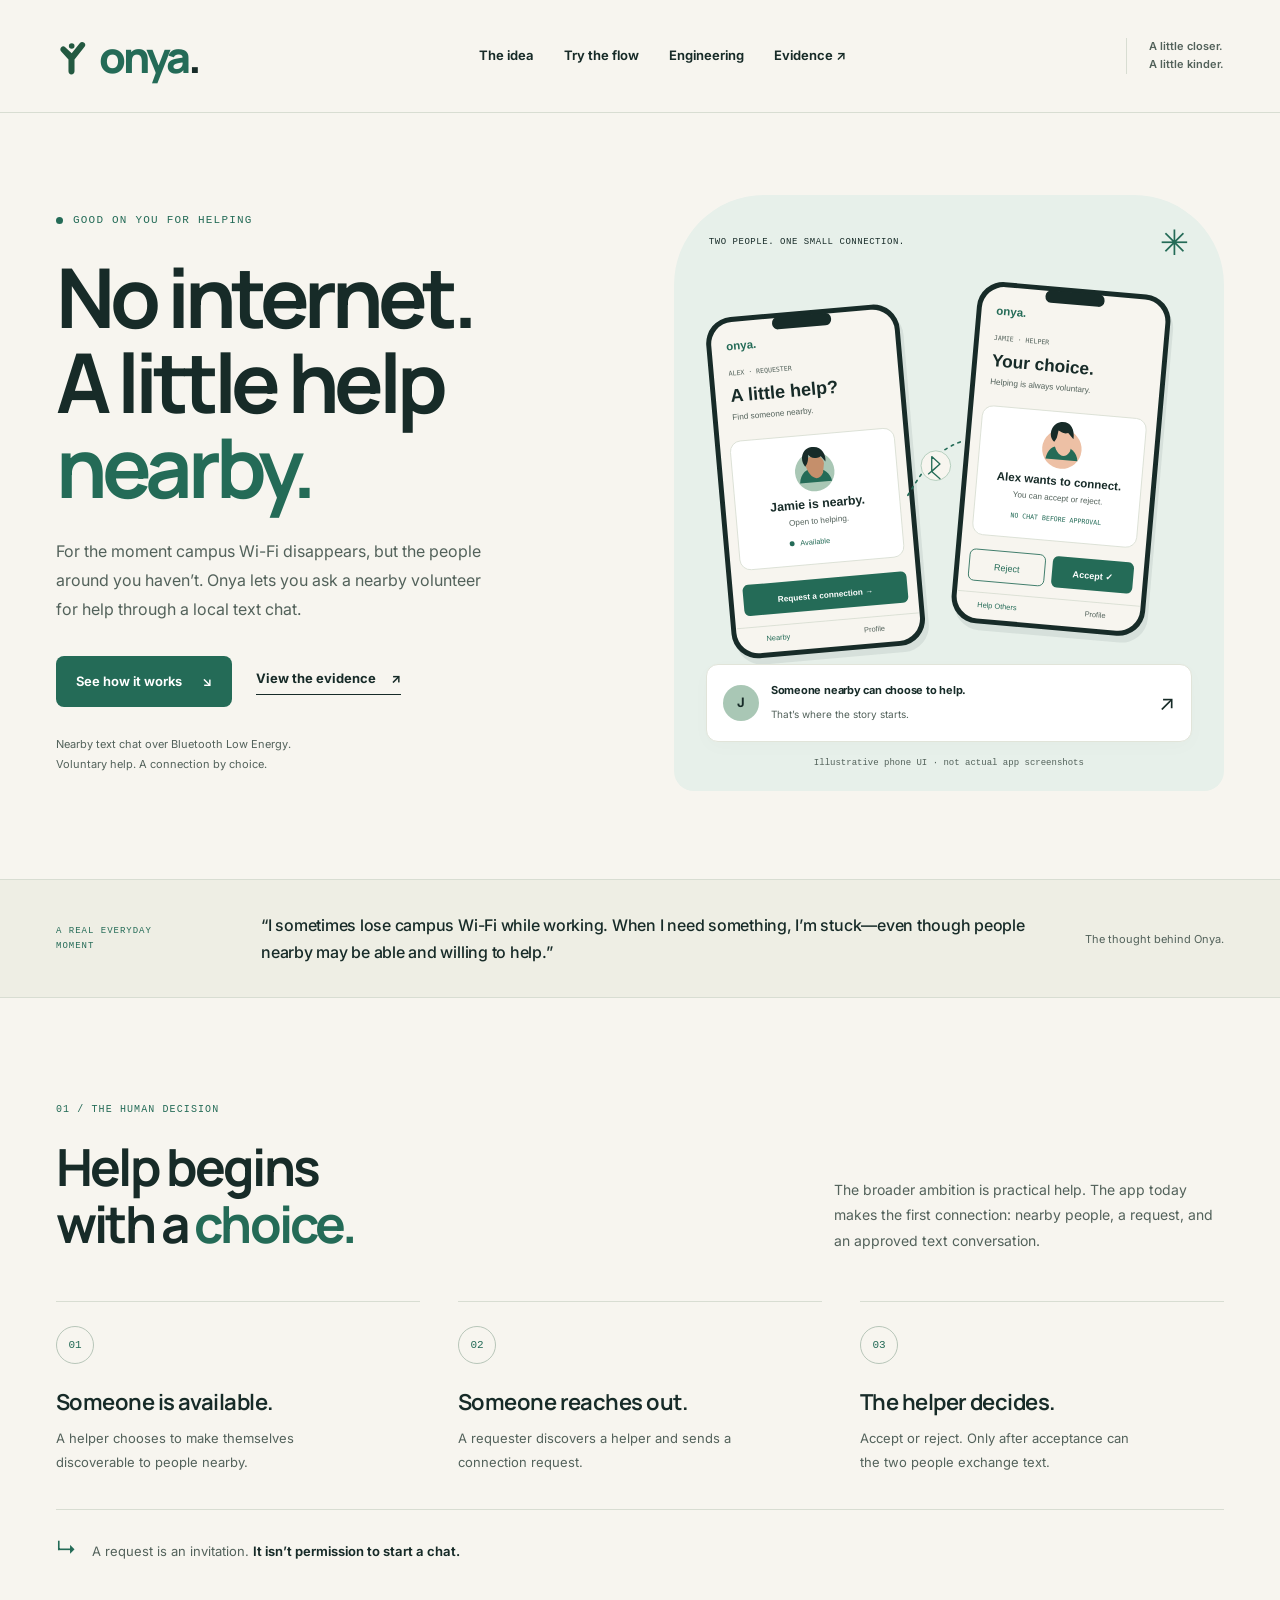
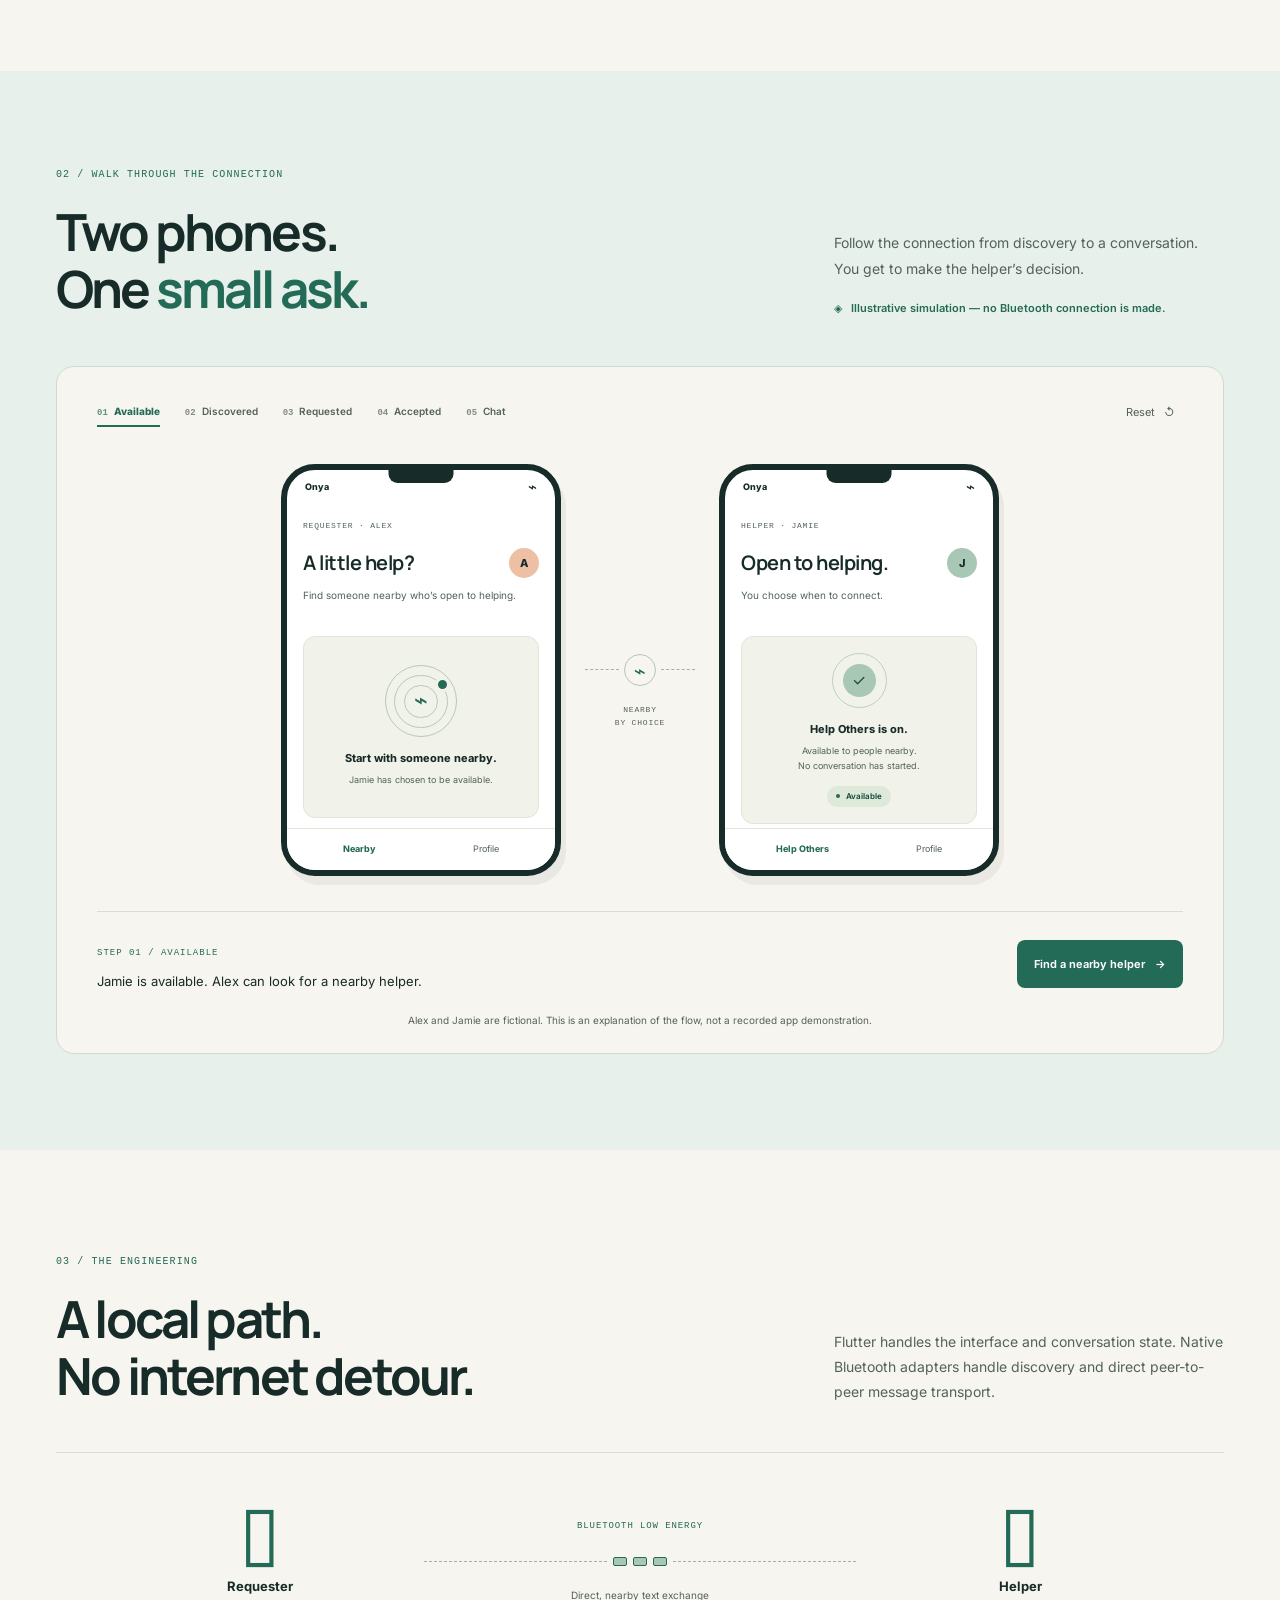
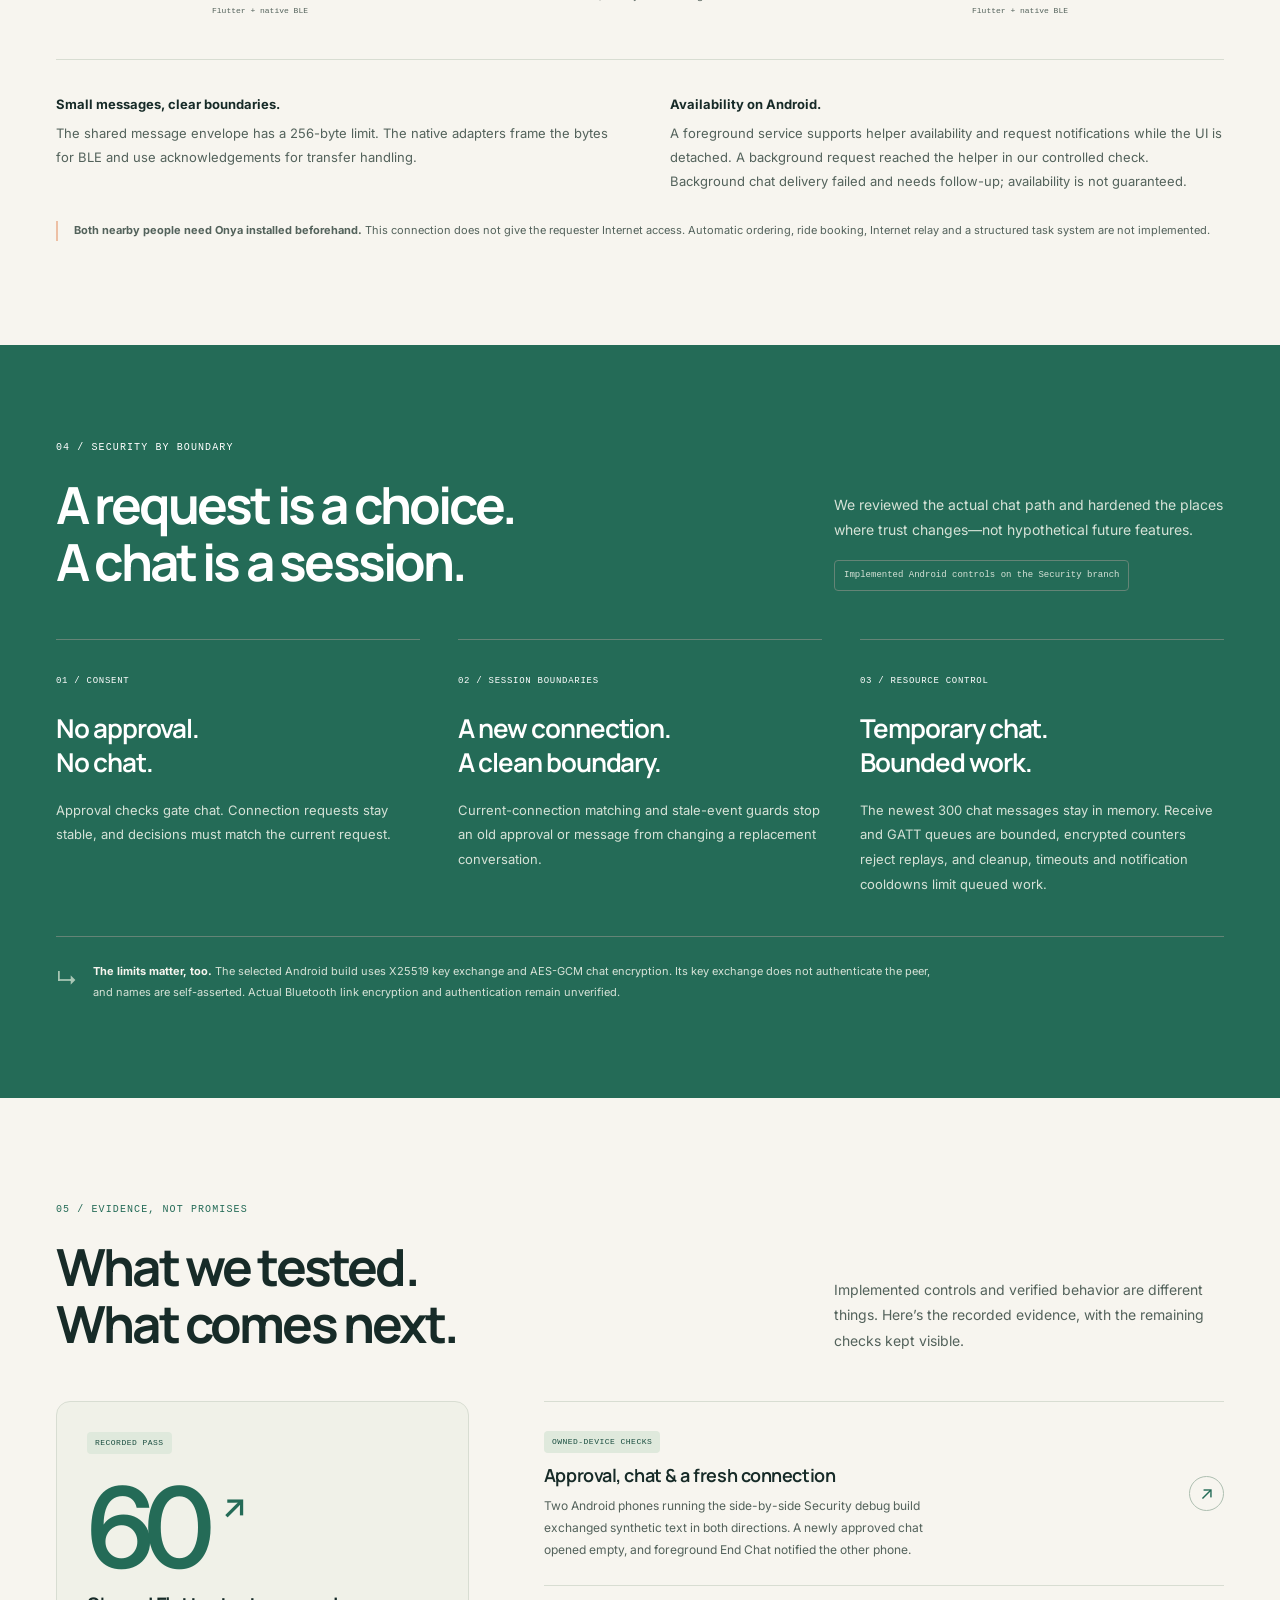
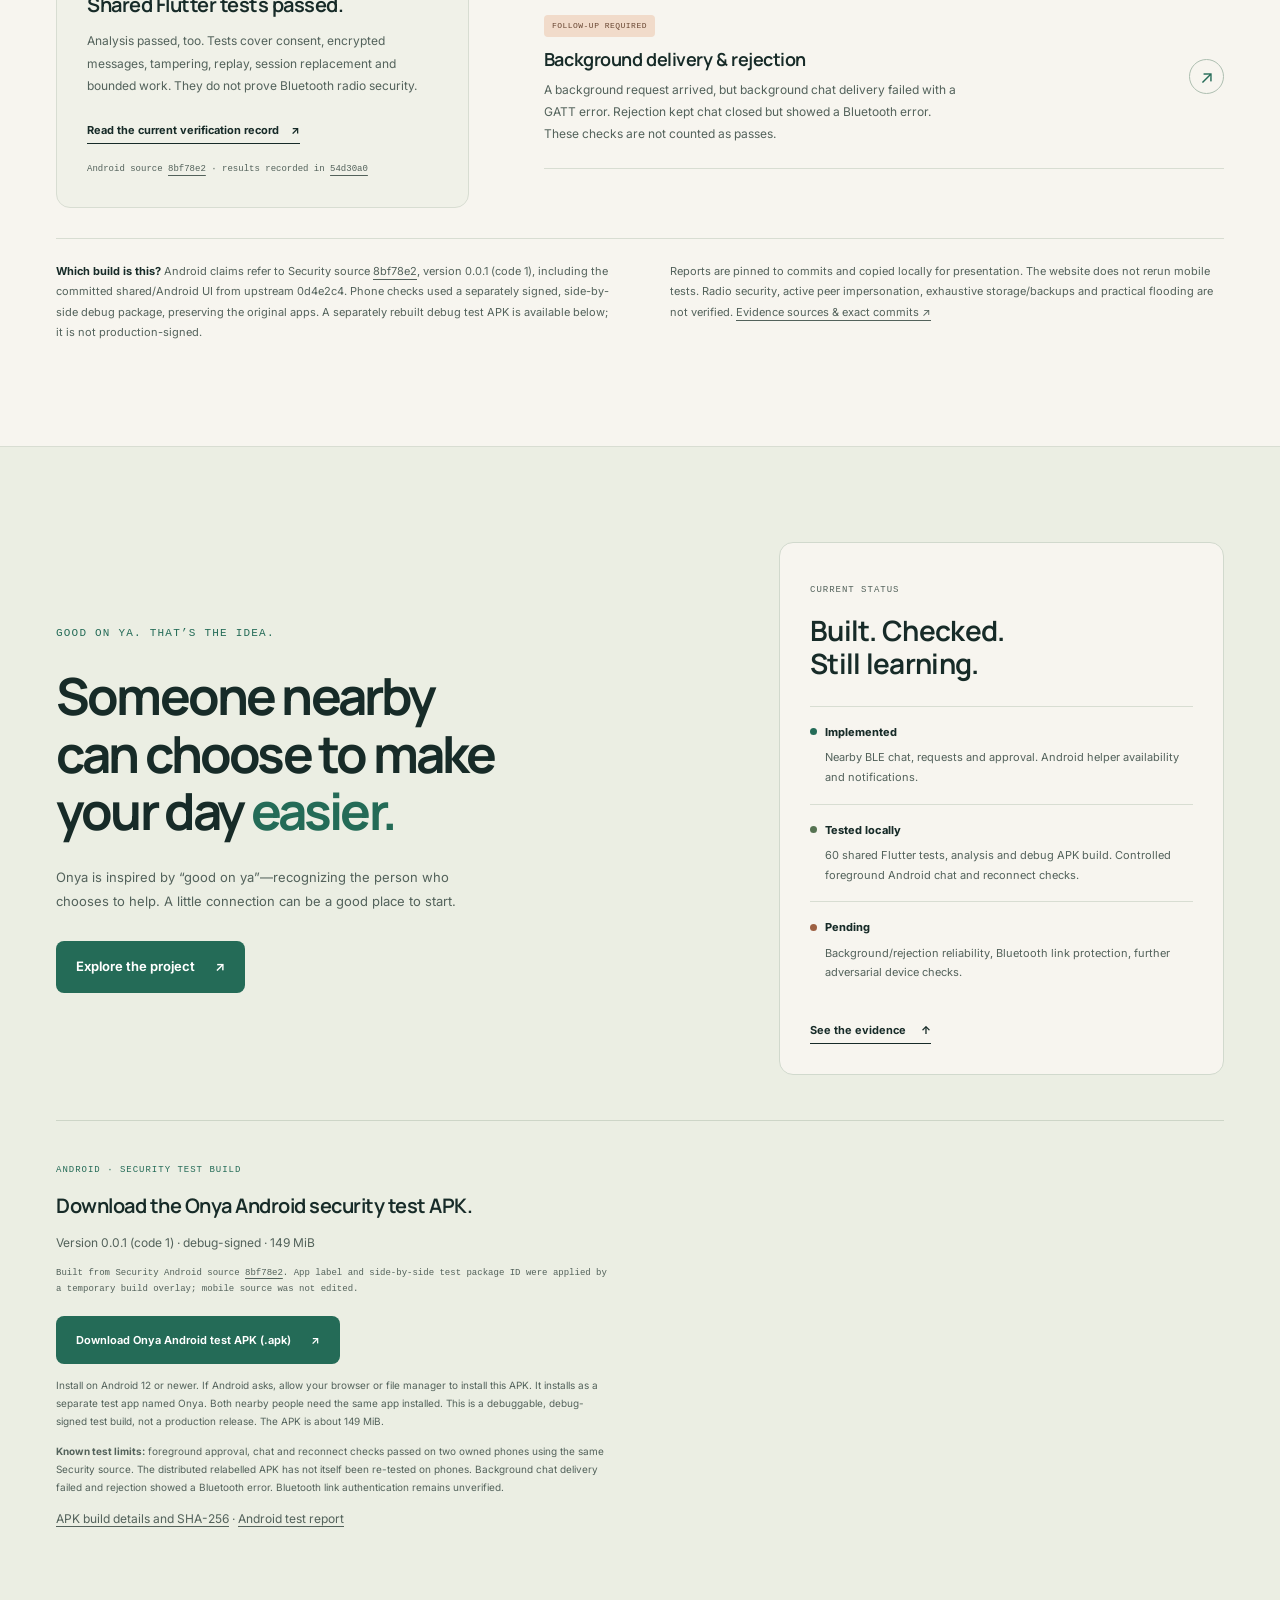
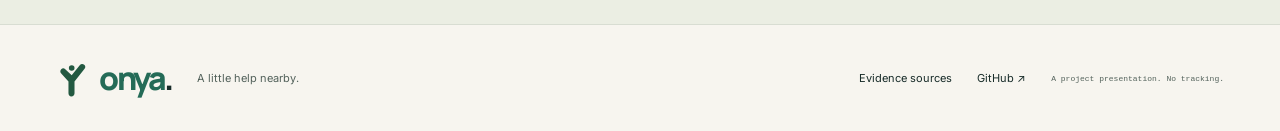
==== commit 5fb19f2f: "feat(web): add Onya Android security test download" ====
--- a/website/onya/index.html
+++ b/website/onya/index.html
@@ -3,11 +3,11 @@
 <head>
   <meta charset="utf-8">
   <meta name="viewport" content="width=device-width, initial-scale=1">
-  <meta name="description" content="No internet. A little help nearby. onya explores voluntary help through nearby Bluetooth peer-to-peer text chat.">
+  <meta name="description" content="No internet. A little help nearby. Onya explores voluntary help through nearby Bluetooth peer-to-peer text chat.">
   <meta name="theme-color" content="#F7F5EF">
   <meta http-equiv="Content-Security-Policy" content="default-src 'self'; script-src 'self'; style-src 'self'; img-src 'self'; font-src 'self'; connect-src 'none'; object-src 'none'; base-uri 'none'; form-action 'none'">
-  <title>onya — A little help nearby.</title>
-  <link rel="icon" href="assets/favicon.svg" type="image/svg+xml">
+  <title>Onya — A little help nearby.</title>
+  <link rel="icon" href="assets/onya-symbol.svg" type="image/svg+xml">
   <link rel="stylesheet" href="styles.css">
   <script src="release-config.js" defer></script>
   <script src="app.js" defer></script>
@@ -16,11 +16,11 @@
   <a class="skip-link" href="#main">Skip to the story</a>
   <header class="site-header">
     <div class="container header-inner">
-      <a class="wordmark" href="#moment" aria-label="onya, back to the beginning">onya<span>.</span></a>
+      <a class="wordmark" href="#moment" aria-label="Onya, back to the beginning"><img class="brand-symbol" src="assets/onya-symbol.svg" width="33" height="40" alt=""><span class="brand-name">onya<span>.</span></span></a>
       <nav aria-label="Main navigation">
         <a href="#journey">The idea</a>
         <a href="#simulation">Try the flow</a>
-        <a href="#engineering">Engineering</a><a href="#downloads">Get onya</a>
+        <a href="#engineering">Engineering</a>
         <a href="#evidence">Evidence <span aria-hidden="true">↗</span></a>
       </nav>
       <span class="header-note">A little closer.<br>A little kinder.</span>
@@ -32,23 +32,23 @@
       <div class="hero-copy">
         <p class="eyebrow"><span class="signal-dot" aria-hidden="true"></span> GOOD ON YOU FOR HELPING</p>
         <h1 id="hero-title">No internet.<br>A little help<br><span class="soft-emphasis">nearby.</span></h1>
-        <p class="hero-description">For the moment campus Wi-Fi disappears, but the people around you haven’t. onya lets you ask a nearby volunteer for help through a local text chat.</p>
+        <p class="hero-description">For the moment campus Wi-Fi disappears, but the people around you haven’t. Onya lets you ask a nearby volunteer for help through a local text chat.</p>
         <div class="hero-actions">
           <a class="button button-primary" href="#simulation">See how it works <span aria-hidden="true">↘</span></a>
           <a class="text-link" href="#evidence">View the evidence <span aria-hidden="true">↗</span></a>
         </div>
-        <p class="hero-footnote">Android ↔ Android. iPhone ↔ iPhone.<br>Nearby Bluetooth chat, with an explicit invitation.</p>
+        <p class="hero-footnote">Nearby text chat over Bluetooth Low Energy.<br>Voluntary help. A connection by choice.</p>
       </div>
       <figure class="hero-art">
         <div class="art-heading"><span class="small-label">TWO PEOPLE. ONE SMALL CONNECTION.</span><span class="art-mark" aria-hidden="true">✳</span></div>
-        <img src="assets/hero-phones.svg" width="620" height="520" alt="Two illustrative onya phone screens: Alex requests a connection, and Jamie can accept or reject. Original portraits distinguish the requester and helper." fetchpriority="high">
+        <img src="assets/hero-phones.svg" width="620" height="520" alt="Two illustrative Onya phone screens: Alex requests a connection, and Jamie can accept or reject. Original portraits distinguish the requester and helper." fetchpriority="high">
         <div class="art-message"><span class="tiny-avatar" aria-hidden="true">J</span><div><strong>Someone nearby can choose to help.</strong><span>That’s where the story starts.</span></div><span aria-hidden="true">↗</span></div>
         <figcaption>Illustrative phone UI · not actual app screenshots</figcaption>
       </figure>
     </section>
 
     <section class="origin-strip" aria-label="Our inspiration">
-      <div class="container origin-inner"><span class="small-label">A REAL EVERYDAY MOMENT</span><blockquote>“I sometimes lose campus Wi-Fi while working. When I need something, I’m stuck—even though people nearby may be able and willing to help.”</blockquote><span class="origin-signoff">The thought behind onya.</span></div>
+      <div class="container origin-inner"><span class="small-label">A REAL EVERYDAY MOMENT</span><blockquote>“I sometimes lose campus Wi-Fi while working. When I need something, I’m stuck—even though people nearby may be able and willing to help.”</blockquote><span class="origin-signoff">The thought behind Onya.</span></div>
     </section>
 
     <section class="section container" id="journey" aria-labelledby="journey-title">
@@ -72,7 +72,7 @@
           </div>
           <div class="phones">
             <article class="phone requester-phone" aria-labelledby="requester-label">
-              <div class="phone-top"><span>onya</span><span class="phone-notch" aria-hidden="true"></span><span class="phone-symbol" aria-hidden="true">⌁</span></div>
+              <div class="phone-top"><span>Onya</span><span class="phone-notch" aria-hidden="true"></span><span class="phone-symbol" aria-hidden="true">⌁</span></div>
               <div class="phone-screen">
                 <p class="phone-role" id="requester-label">REQUESTER · ALEX</p>
                 <div class="phone-title-row"><h3 id="requester-title">A little help?</h3><span class="avatar avatar-peach" aria-hidden="true">A</span></div>
@@ -87,7 +87,7 @@
             </article>
             <div class="connection-space" aria-hidden="true"><span class="connection-line"></span><span class="connection-icon">⌁</span><span class="connection-line"></span><span class="connection-caption">NEARBY<br>BY CHOICE</span></div>
             <article class="phone helper-phone" aria-labelledby="helper-label">
-              <div class="phone-top"><span>onya</span><span class="phone-notch" aria-hidden="true"></span><span class="phone-symbol" aria-hidden="true">⌁</span></div>
+              <div class="phone-top"><span>Onya</span><span class="phone-notch" aria-hidden="true"></span><span class="phone-symbol" aria-hidden="true">⌁</span></div>
               <div class="phone-screen">
                 <p class="phone-role" id="helper-label">HELPER · JAMIE</p>
                 <div class="phone-title-row"><h3 id="helper-title">Open to helping.</h3><span class="avatar avatar-sage" aria-hidden="true">J</span></div>
@@ -108,44 +108,43 @@
     </section>
 
     <section class="section container engineering-section" id="engineering" aria-labelledby="engineering-title">
-      <div class="section-heading"><div><p class="eyebrow">03 / THE ENGINEERING</p><h2 id="engineering-title">A local path.<br>No internet detour.</h2></div><p>Two platform builds preserve their working flows. Flutter handles the UI; Kotlin/Android BLE and Swift/CoreBluetooth handle nearby messages. Use two Android phones or two iPhones.</p></div>
+      <div class="section-heading"><div><p class="eyebrow">03 / THE ENGINEERING</p><h2 id="engineering-title">A local path.<br>No internet detour.</h2></div><p>Flutter handles the interface and conversation state. Native Bluetooth adapters handle discovery and direct peer-to-peer message transport.</p></div>
       <div class="transport-diagram" role="img" aria-label="Requester phone sends bounded message frames directly over Bluetooth Low Energy to a nearby helper phone. No Internet access is provided."><div class="diagram-device"><span aria-hidden="true">▯</span><strong>Requester</strong><small>Flutter + native BLE</small></div><div class="diagram-path"><span class="small-label">BLUETOOTH LOW ENERGY</span><div class="packet-path" aria-hidden="true"><span></span><i></i><i></i><i></i><span></span></div><p>Direct, nearby text exchange</p></div><div class="diagram-device"><span aria-hidden="true">▯</span><strong>Helper</strong><small>Flutter + native BLE</small></div></div>
-      <div class="engineering-notes"><p><strong>Small messages, clear boundaries.</strong> The shared message envelope has a 256-byte limit. The native adapters frame the bytes for BLE and use acknowledgements for transfer handling.</p><p><strong>Availability on Android.</strong> A foreground service supports helper availability and request notifications while the UI is detached. A separate iOS helper implementation uses CoreBluetooth background availability and local request notifications; operating-system limits still apply.</p></div>
-      <p class="scope-note"><strong>Both nearby people need onya installed beforehand.</strong> This connection does not give the requester Internet access. Automatic ordering, ride booking, Internet relay and a structured task system are not implemented. Android ↔ iPhone communication is not supported in this hackathon submission.</p>
+      <div class="engineering-notes"><p><strong>Small messages, clear boundaries.</strong> The shared message envelope has a 256-byte limit. The native adapters frame the bytes for BLE and use acknowledgements for transfer handling.</p><p><strong>Availability on Android.</strong> A foreground service supports helper availability and request notifications while the UI is detached. A background request reached the helper in our controlled check. Background chat delivery failed and needs follow-up; availability is not guaranteed.</p></div>
+      <p class="scope-note"><strong>Both nearby people need Onya installed beforehand.</strong> This connection does not give the requester Internet access. Automatic ordering, ride booking, Internet relay and a structured task system are not implemented.</p>
     </section>
 
     <section class="security-section" id="security" aria-labelledby="security-title">
       <div class="container">
-        <div class="section-heading"><div><p class="eyebrow">04 / CLEAR BOUNDARIES</p><h2 id="security-title">A request is a choice.<br>A chat is a session.</h2></div><p>Both mobile flows require the helper to accept a request. Security capabilities differ between the preserved platform builds.</p></div>
+        <div class="section-heading"><div><p class="eyebrow">04 / SECURITY BY BOUNDARY</p><h2 id="security-title">A request is a choice.<br>A chat is a session.</h2></div><div><p>We reviewed the actual chat path and hardened the places where trust changes—not hypothetical future features.</p><span class="security-context">Implemented Android controls on the Security branch</span></div></div>
         <div class="security-columns">
-          <article><span class="security-number">01 / ANDROID</span><h3>Automatic<br>encrypted chat.</h3><p>Ephemeral X25519 keys, HKDF and AES-GCM protect chat and End Chat messages. No verification codes. Peer identity is not authenticated; active impersonation remains possible.</p></article>
-          <article><span class="security-number">02 / IPHONE</span><h3>Existing<br>iPhone chat.</h3><p>The validated iOS baseline exchanges plaintext application envelopes over BLE. Application-layer encryption is not implemented there; Bluetooth link protection is unverified. Use non-sensitive demo messages.</p></article>
-          <article><span class="security-number">03 / ENDING A CHAT</span><h3>Disconnect.<br>Start fresh.</h3><p>Android has End Chat and local, in-memory Report. On iPhone, the chat back button closes the connection and returns to Nearby. Neither app relays messages through a central server.</p></article>
+          <article><span class="security-number">01 / CONSENT</span><h3>No approval.<br>No chat.</h3><p>Approval checks gate chat. Connection requests stay stable, and decisions must match the current request.</p></article>
+          <article><span class="security-number">02 / SESSION BOUNDARIES</span><h3>A new connection.<br>A clean boundary.</h3><p>Current-connection matching and stale-event guards stop an old approval or message from changing a replacement conversation.</p></article>
+          <article><span class="security-number">03 / RESOURCE CONTROL</span><h3>Temporary chat.<br>Bounded work.</h3><p>The newest 300 chat messages stay in memory. Receive and GATT queues are bounded, encrypted counters reject replays, and cleanup, timeouts and notification cooldowns limit queued work.</p></article>
         </div>
+        <div class="security-limit"><span aria-hidden="true">↳</span><p><strong>The limits matter, too.</strong> The selected Android build uses X25519 key exchange and AES-GCM chat encryption. Its key exchange does not authenticate the peer, and names are self-asserted. Actual Bluetooth link encryption and authentication remain unverified.</p></div>
       </div>
     </section>
 
     <section class="section container evidence-section" id="evidence" aria-labelledby="evidence-title">
-      <div class="section-heading"><div><p class="eyebrow">05 / EVIDENCE</p><h2 id="evidence-title">Working baselines.<br>Honest limits.</h2></div><p>Prior physical-device results and final integration verification have different scopes. A successful build does not establish radio behavior.</p></div>
-      <div class="engineering-notes"><p><strong>Android ↔ Android.</strong> The team previously validated encrypted chat and helper notifications on Android. The integration preserves that application and native transport.</p><p><strong>iPhone ↔ iPhone.</strong> The iOS branch records team-reported discovery, acceptance, bidirectional chat and helper notification tests. It is preserved as a separate iOS build target.</p></div>
-      <p class="scope-note">The relocated iOS target passes Mac/Xcode compilation; a final two-iPhone regression run remains required. Cross-platform phone communication is outside the submission scope. <a href="evidence.html">Read sources and validation limits →</a></p>
+      <div class="section-heading"><div><p class="eyebrow">05 / EVIDENCE, NOT PROMISES</p><h2 id="evidence-title">What we tested.<br>What comes next.</h2></div><p>Implemented controls and verified behavior are different things. Here’s the recorded evidence, with the remaining checks kept visible.</p></div>
+      <div class="evidence-layout">
+        <div class="test-highlight"><span class="status-tag tag-verified">RECORDED PASS</span><span class="test-number">60<span aria-hidden="true">↗</span></span><h3>Shared Flutter tests passed.</h3><p>Analysis passed, too. Tests cover consent, encrypted messages, tampering, replay, session replacement and bounded work. They do not prove Bluetooth radio security.</p><a class="text-link" href="evidence/android-current.md">Read the current verification record <span aria-hidden="true">↗</span></a><span class="evidence-metadata">Android source <a href="https://github.com/Laxmi-Srinivas/Offline-relay/commit/8bf78e29b9ff740c3336067dd610b4c4e25e9fca">8bf78e2</a> · results recorded in <a href="https://github.com/Laxmi-Srinivas/Offline-relay/commit/54d30a0220fbe3b18b2a78a792cc9c6f482634a7">54d30a0</a></span></div>
+        <div class="evidence-rows">
+          <article class="evidence-row"><div><span class="status-tag tag-verified">OWNED-DEVICE CHECKS</span><h3>Approval, chat &amp; a fresh connection</h3><p>Two Android phones running the side-by-side Security debug build exchanged synthetic text in both directions. A newly approved chat opened empty, and foreground End Chat notified the other phone.</p></div><a class="round-link" href="evidence/android-current.md" aria-label="Read Android phone test results">↗</a></article>
+          <article class="evidence-row"><div><span class="status-tag tag-pending">FOLLOW-UP REQUIRED</span><h3>Background delivery &amp; rejection</h3><p>A background request arrived, but background chat delivery failed with a GATT error. Rejection kept chat closed but showed a Bluetooth error. These checks are not counted as passes.</p></div><a class="round-link" href="evidence/android-current.md" aria-label="Read failed checks and remaining limitations">↗</a></article>
+        </div>
+      </div>
+      <div class="evidence-caveat"><p><strong>Which build is this?</strong> Android claims refer to Security source <a href="https://github.com/Laxmi-Srinivas/Offline-relay/commit/8bf78e29b9ff740c3336067dd610b4c4e25e9fca">8bf78e2</a>, version 0.0.1 (code 1), including the committed shared/Android UI from upstream 0d4e2c4. Phone checks used a separately signed, side-by-side debug package, preserving the original apps. A separately rebuilt debug test APK is available below; it is not production-signed.</p><p>Reports are pinned to commits and copied locally for presentation. The website does not rerun mobile tests. Radio security, active peer impersonation, exhaustive storage/backups and practical flooding are not verified. <a href="evidence.html">Evidence sources &amp; exact commits <span aria-hidden="true">↗</span></a></p></div>
     </section>
 
     <section class="close-section" id="status" aria-labelledby="close-title">
-      <div class="container close-layout"><div><p class="eyebrow">GOOD ON YA. THAT’S THE IDEA.</p><h2 id="close-title">Someone nearby<br>can choose to make<br>your day <span class="soft-emphasis">easier.</span></h2><p>onya is inspired by “good on ya”—recognizing the person who chooses to help. A little connection can be a good place to start.</p><a class="button button-primary" href="https://github.com/Laxmi-Srinivas/Offline-relay">Explore the project <span aria-hidden="true">↗</span></a></div><aside class="current-status" aria-labelledby="status-title"><span class="small-label">CURRENT STATUS</span><h3 id="status-title">Built. Checked.<br>Still learning.</h3><dl><div><dt><span class="status-dot built" aria-hidden="true"></span> Implemented</dt><dd>Nearby BLE chat, requests and approval. Android helper availability and notifications.</dd></div><div><dt><span class="status-dot tested" aria-hidden="true"></span> Tested locally</dt><dd>36 Android and 37 iOS Flutter tests; native Swift fixtures and iOS compilation. Android APK build needs an SDK on the verification host.</dd></div><div><dt><span class="status-dot pending" aria-hidden="true"></span> Pending</dt><dd>Final same-platform device checks, Android APK build/hosting, iOS distribution and hosted-site verification.</dd></div></dl><a class="text-link" href="#evidence">See the evidence <span aria-hidden="true">↑</span></a></aside></div>
-      <div class="container distribution-status" id="downloads" aria-label="App access and platform status">
-        <div class="platform-picker" hidden>
-          <div><span class="small-label">GET ONYA</span><h3>Choose your phone.</h3></div>
-          <div class="platform-options" role="group" aria-label="Choose your phone platform">
-            <button class="button button-primary" type="button" id="choose-android" aria-pressed="true" aria-controls="android-access">Android</button>
-            <button class="button button-outline" type="button" id="choose-ios" aria-pressed="false" aria-controls="ios-access">iPhone / iOS</button>
-          </div>
-        </div>
-        <article id="android-access"><span class="small-label">ANDROID BETA</span><h3 id="android-download-status">Android download being prepared.</h3><p id="android-version">The actual beta version will be shown with its published APK.</p><p id="android-source" hidden></p><a class="button button-primary" id="android-download" hidden>Download Android APK <span aria-hidden="true">↗</span></a><p class="distribution-note">When available, download the linked GitHub Release APK, open it on Android and allow installation from that browser or file manager if prompted. Enable Bluetooth and grant Nearby Devices permissions. Both nearby people need the app installed beforehand. This is a beta, not a production release.</p></article>
-        <article id="ios-access"><span class="small-label">IPHONE</span><h3 id="ios-download-status">iOS public download not available yet.</h3><a class="button button-primary" id="ios-download" hidden>Install on iPhone →</a><p>The app has been built and tested on physical iPhones with free Xcode Personal Team signing <span class="inline-attribution">(team-reported)</span>.</p><a class="button button-outline" id="iphone-demo" hidden>Watch iPhone demo <span aria-hidden="true">↗</span></a><p class="distribution-note">Until TestFlight or App Store distribution is configured, a developer must build <code>apps/offline_relay_ios</code> on a Mac with Xcode and sign it for each iPhone. An arbitrary IPA download is not an installation route. <a href="evidence.html">Build and validation scope</a>.</p></article>
+      <div class="container close-layout"><div><p class="eyebrow">GOOD ON YA. THAT’S THE IDEA.</p><h2 id="close-title">Someone nearby<br>can choose to make<br>your day <span class="soft-emphasis">easier.</span></h2><p>Onya is inspired by “good on ya”—recognizing the person who chooses to help. A little connection can be a good place to start.</p><a class="button button-primary" href="https://github.com/Laxmi-Srinivas/Offline-relay">Explore the project <span aria-hidden="true">↗</span></a></div><aside class="current-status" aria-labelledby="status-title"><span class="small-label">CURRENT STATUS</span><h3 id="status-title">Built. Checked.<br>Still learning.</h3><dl><div><dt><span class="status-dot built" aria-hidden="true"></span> Implemented</dt><dd>Nearby BLE chat, requests and approval. Android helper availability and notifications.</dd></div><div><dt><span class="status-dot tested" aria-hidden="true"></span> Tested locally</dt><dd>60 shared Flutter tests, analysis and debug APK build. Controlled foreground Android chat and reconnect checks.</dd></div><div><dt><span class="status-dot pending" aria-hidden="true"></span> Pending</dt><dd>Background/rejection reliability, Bluetooth link protection, further adversarial device checks.</dd></div></dl><a class="text-link" href="#evidence">See the evidence <span aria-hidden="true">↑</span></a></aside></div>
+      <div class="container distribution-status" aria-label="Android app access">
+        <article id="android-access"><span class="small-label">ANDROID · SECURITY TEST BUILD</span><h3 id="android-download-status">Download the Onya Android security test APK.</h3><p id="android-version">Version 0.0.1 (code 1) · debug-signed · 149 MiB</p><p id="android-source">Built from Security Android source <a href="https://github.com/Laxmi-Srinivas/Offline-relay/commit/8bf78e29b9ff740c3336067dd610b4c4e25e9fca">8bf78e2</a>. App label and side-by-side test package ID were applied by a temporary build overlay; mobile source was not edited.</p><a class="button button-primary" id="android-download" href="https://github.com/Laxmi-Srinivas/Offline-relay/releases/download/onya-android-security-v0.0.1-test.1/Onya-Android-Security-Test-0.0.1.apk">Download Onya Android test APK (.apk) <span aria-hidden="true">↗</span></a><p class="distribution-note">Install on Android 12 or newer. If Android asks, allow your browser or file manager to install this APK. It installs as a separate test app named Onya. Both nearby people need the same app installed. This is a debuggable, debug-signed test build, not a production release. The APK is about 149 MiB.</p><p class="distribution-note"><strong>Known test limits:</strong> foreground approval, chat and reconnect checks passed on two owned phones using the same Security source. The distributed relabelled APK has not itself been re-tested on phones. Background chat delivery failed and rejection showed a Bluetooth error. Bluetooth link authentication remains unverified.</p><p><a href="evidence/android-download.md">APK build details and SHA-256</a> · <a href="evidence/android-current.md">Android test report</a></p></article>
       </div>
     </section>
   </main>
-  <footer class="site-footer"><div class="container footer-inner"><a class="wordmark" href="#moment" aria-label="onya, back to the beginning">onya<span>.</span></a><p>A little help nearby.</p><div><a href="evidence.html">Evidence sources</a><a href="https://github.com/Laxmi-Srinivas/Offline-relay">GitHub <span aria-hidden="true">↗</span></a></div><span class="footer-note">A project presentation. No tracking.</span></div></footer>
+  <footer class="site-footer"><div class="container footer-inner"><a class="wordmark" href="#moment" aria-label="Onya, back to the beginning"><img class="brand-symbol" src="assets/onya-symbol.svg" width="33" height="40" alt=""><span class="brand-name">onya<span>.</span></span></a><p>A little help nearby.</p><div><a href="evidence.html">Evidence sources</a><a href="https://github.com/Laxmi-Srinivas/Offline-relay">GitHub <span aria-hidden="true">↗</span></a></div><span class="footer-note">A project presentation. No tracking.</span></div></footer>
 </body>
 </html>
--- a/website/onya/styles.css
+++ b/website/onya/styles.css
@@ -19,3 +19,5 @@
 .platform-picker{grid-column:1/-1;display:flex;align-items:center;justify-content:space-between;gap:24px}.platform-picker h3{font-size:28px}.platform-options{display:flex;gap:10px;flex-wrap:wrap}.platform-options .button{margin-top:0;min-width:120px}.distribution-status:has(.platform-picker:not([hidden])){grid-template-columns:1fr;gap:24px}.distribution-status:has(.platform-picker:not([hidden]))>article{max-width:700px}.platform-options .button[aria-pressed="true"]:after{content:'✓';font-size:14px}
 @media(max-width:480px){.platform-picker{align-items:flex-start;flex-direction:column;gap:18px}.platform-options{width:100%}.platform-options .button{flex:1;min-width:0}}
 @media print{.site-header,.sim-buttons,.reset-button,.hero-actions,.site-footer{display:none}.container{width:100%}.section,.simulation-section,.security-section,.close-section{padding-block:25px}.hero{padding-block:20px}.hero h1{font-size:50px}.security-section{background:white;color:var(--ink)}.security-section p,.security-section .eyebrow,.security-number,.security-section .section-heading>div:last-child{color:var(--ink)}.phones{padding-block:20px}.phone{height:390px}.section-heading h2,.close-layout h2{font-size:34px}a{overflow-wrap:anywhere}.hero,.evidence-layout,.close-layout{gap:25px}.section-heading,.journey-steps,.phones,.evidence-row{break-inside:avoid}.security-columns p,.security-limit p,.security-limit strong{color:var(--ink)}}
+
+.wordmark{display:inline-flex;align-items:center;gap:10px}.brand-symbol{width:33px;height:40px;object-fit:contain;flex-shrink:0}.wordmark .brand-name{color:var(--green)}
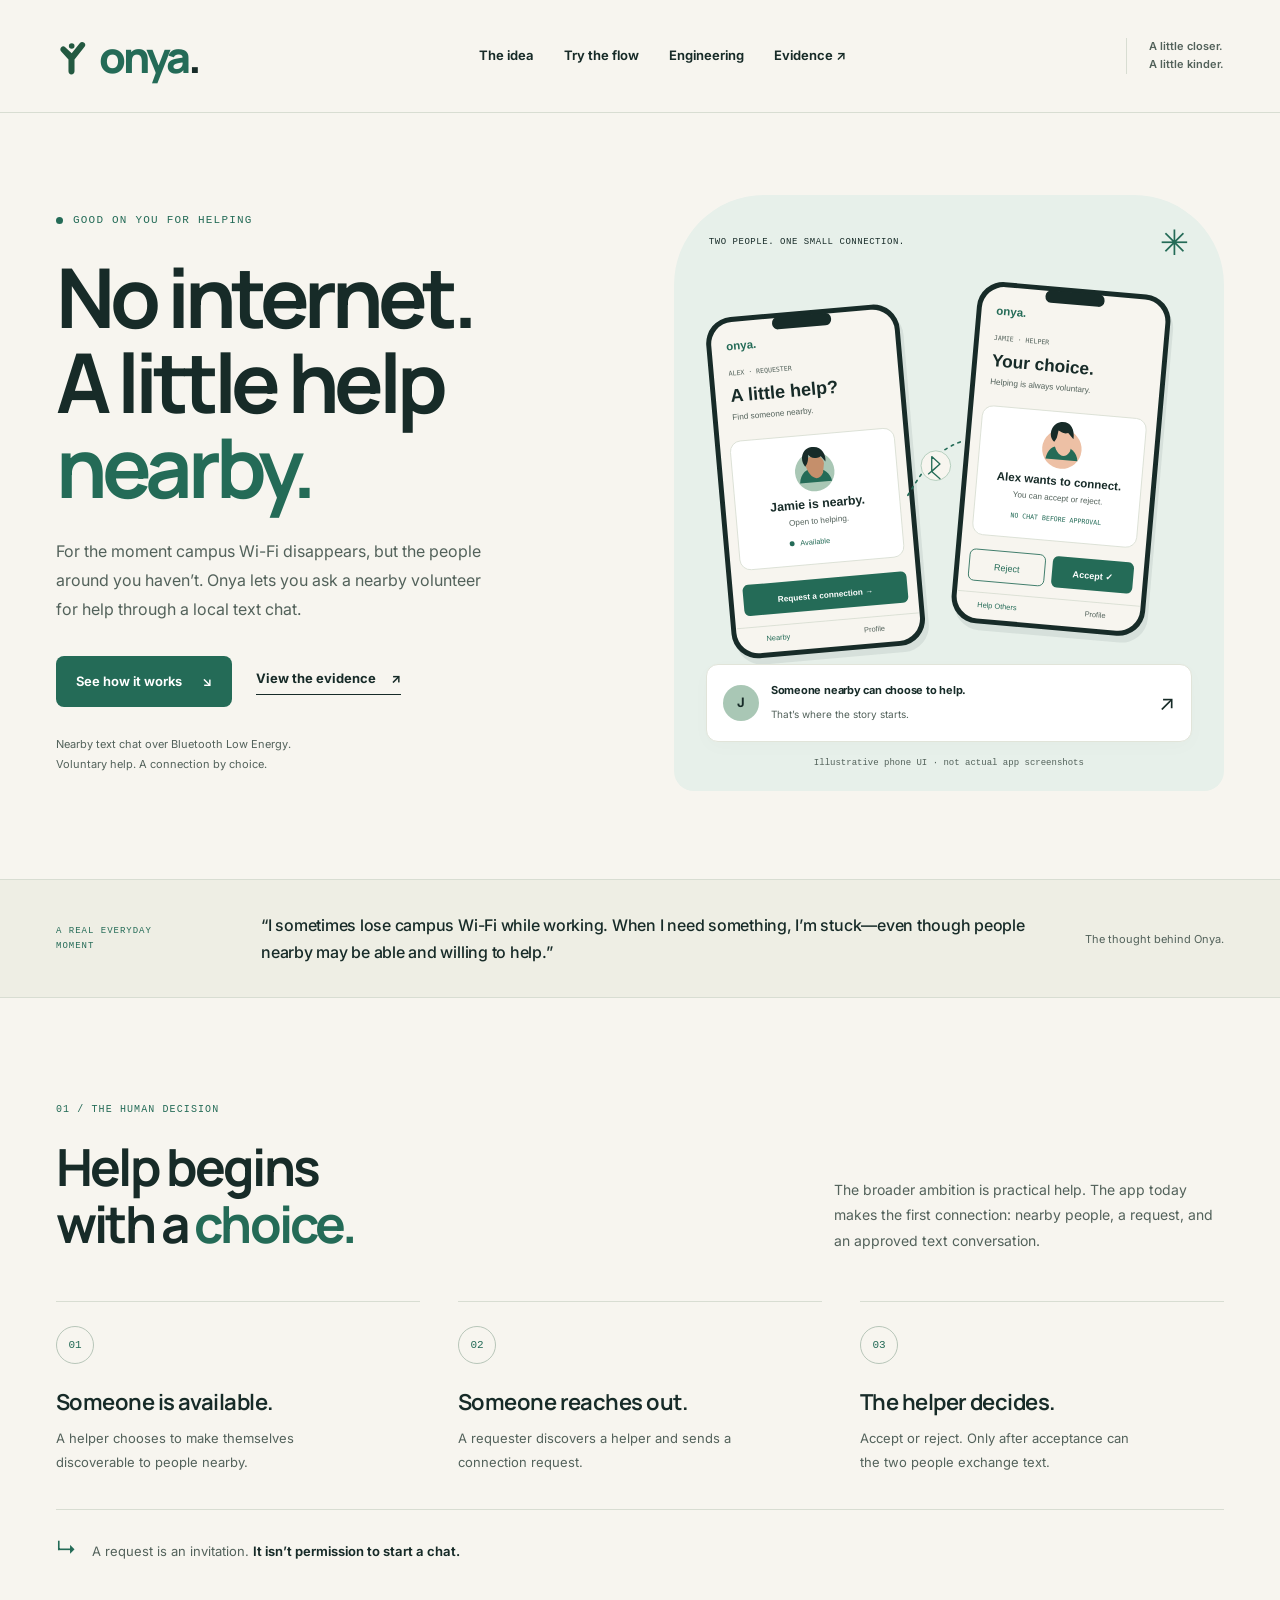
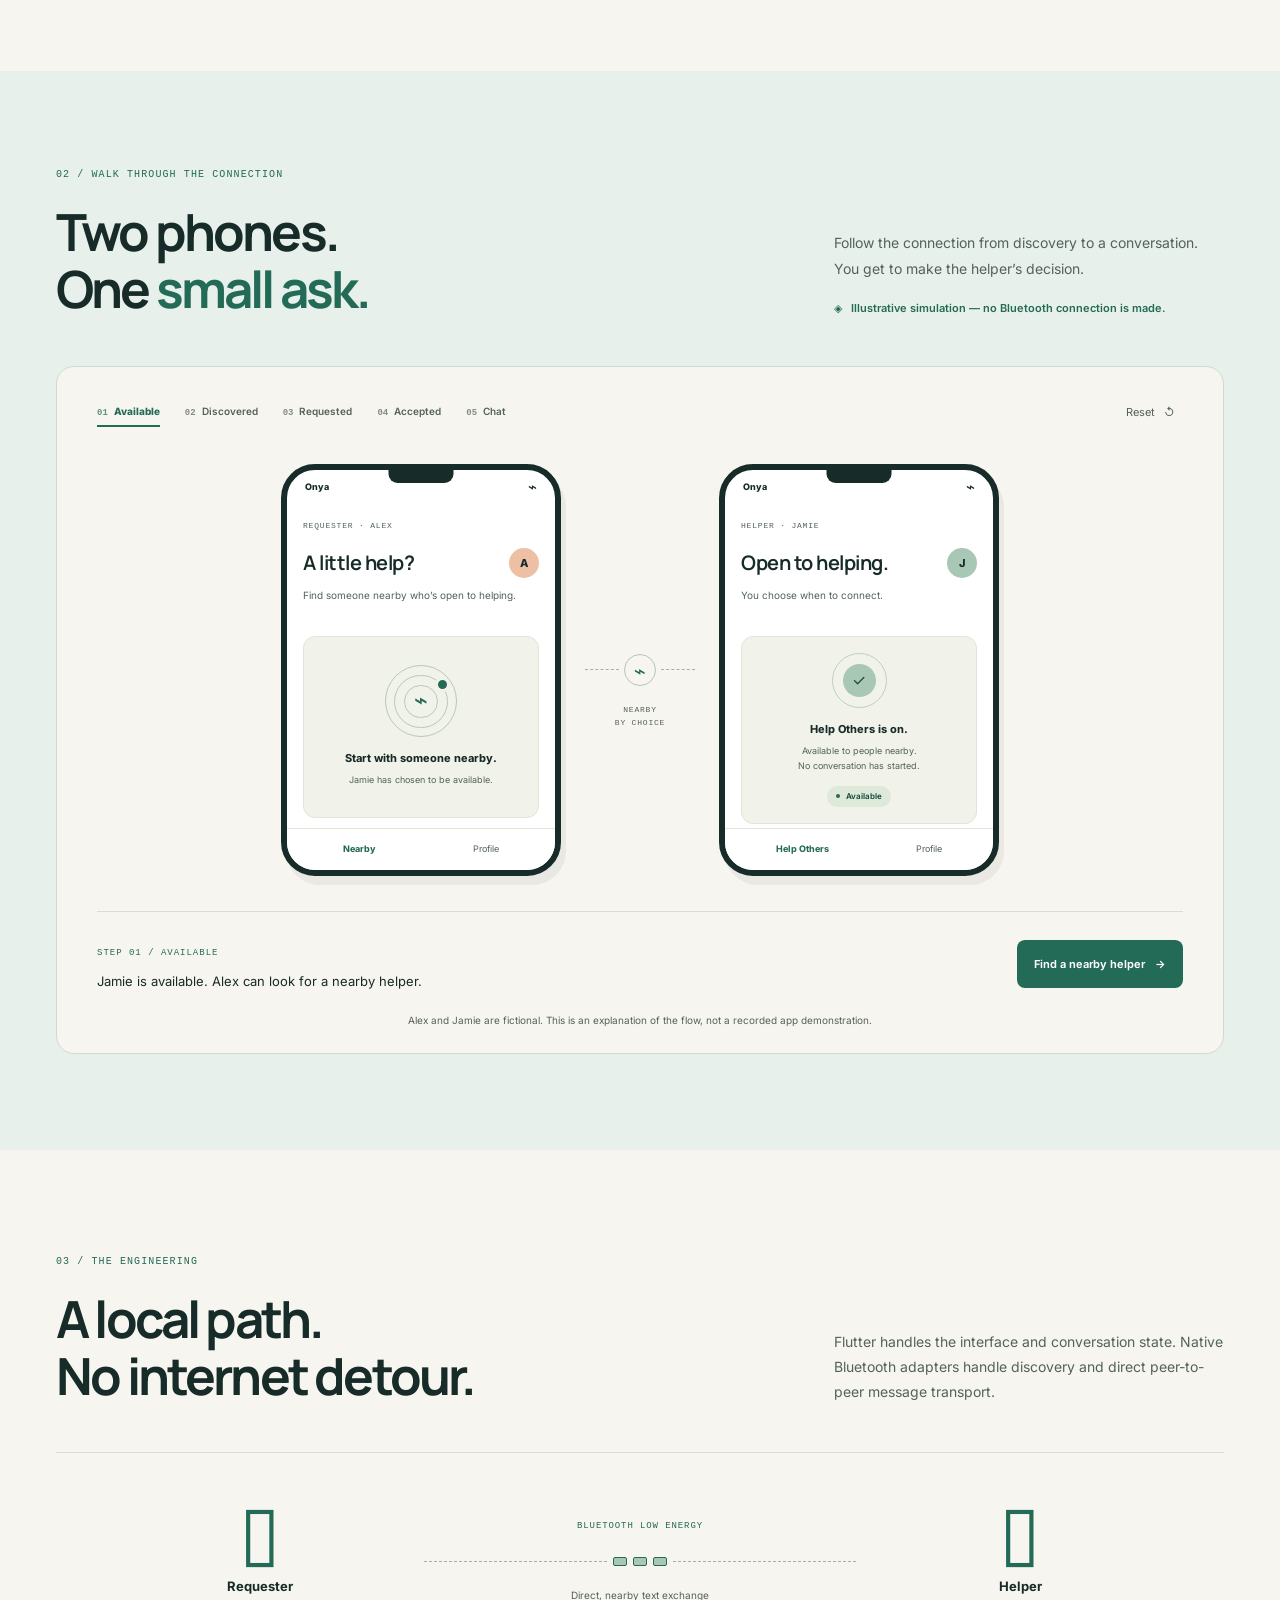
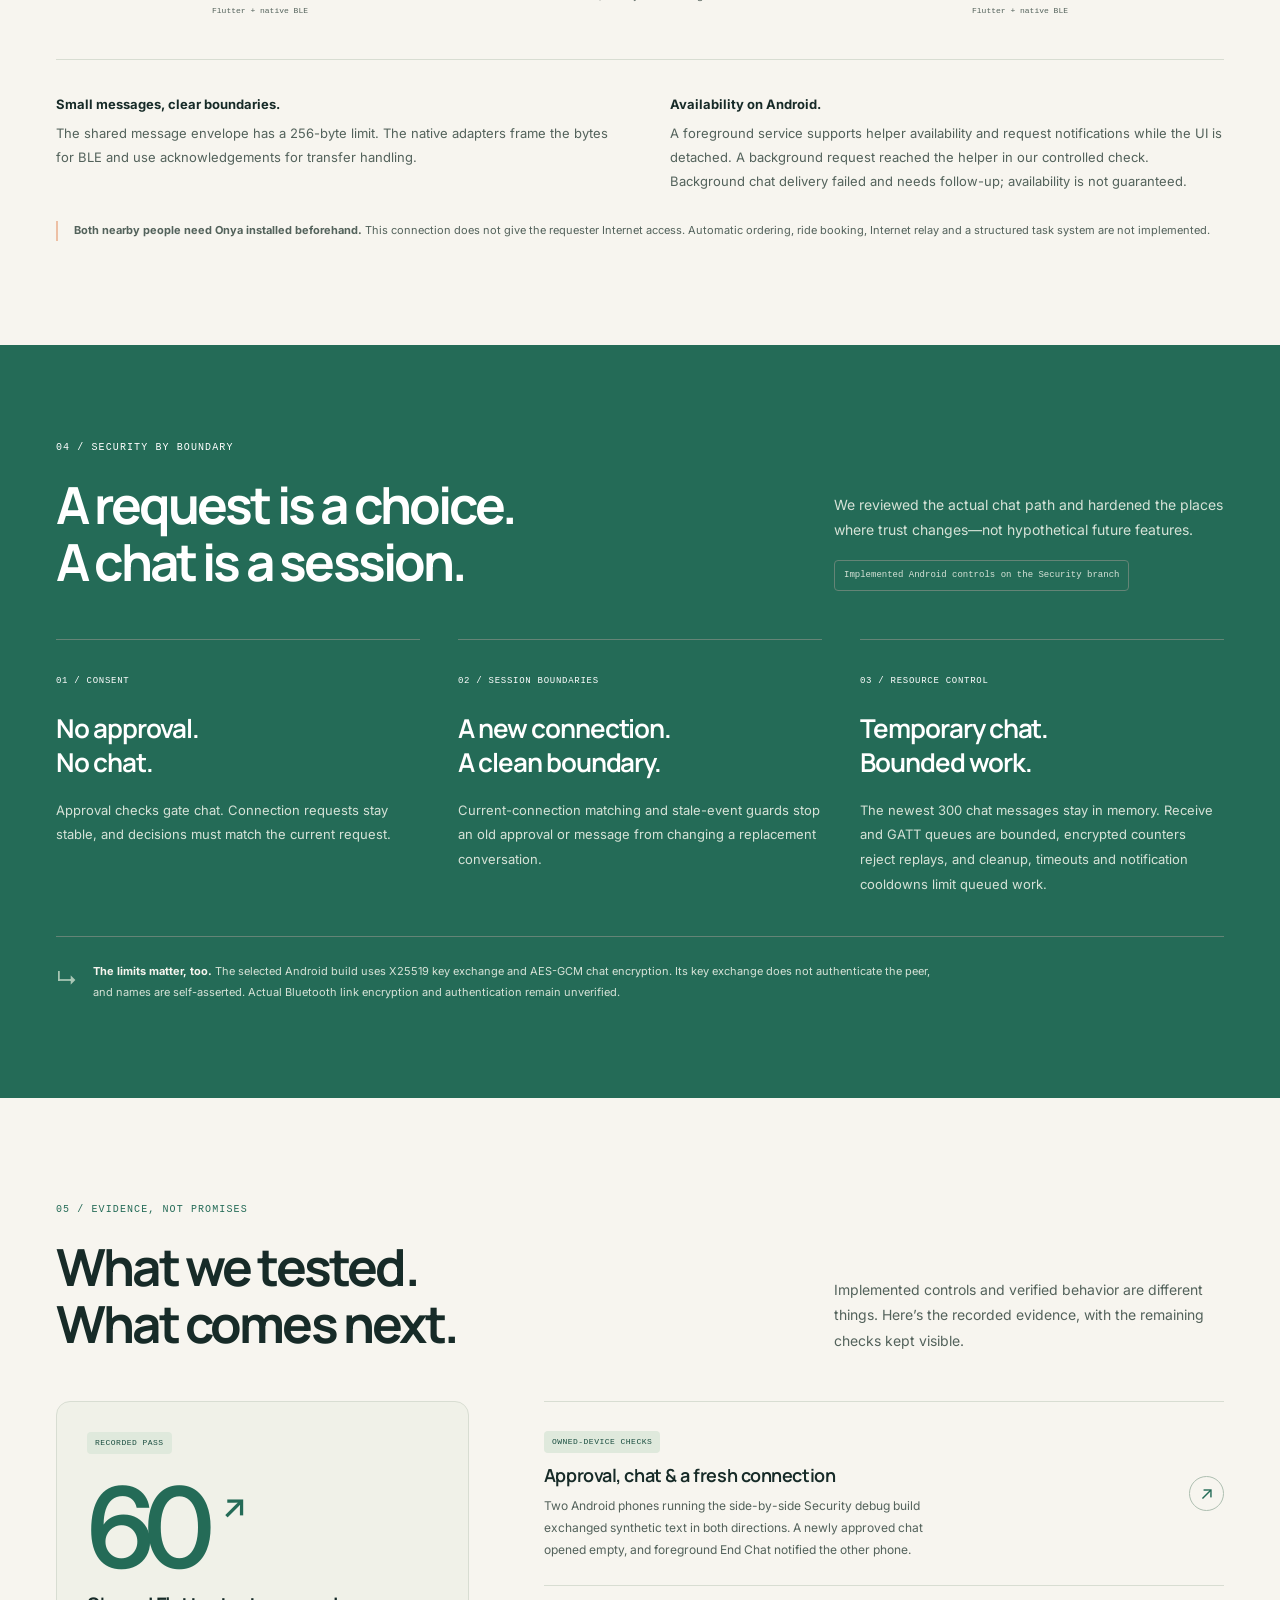
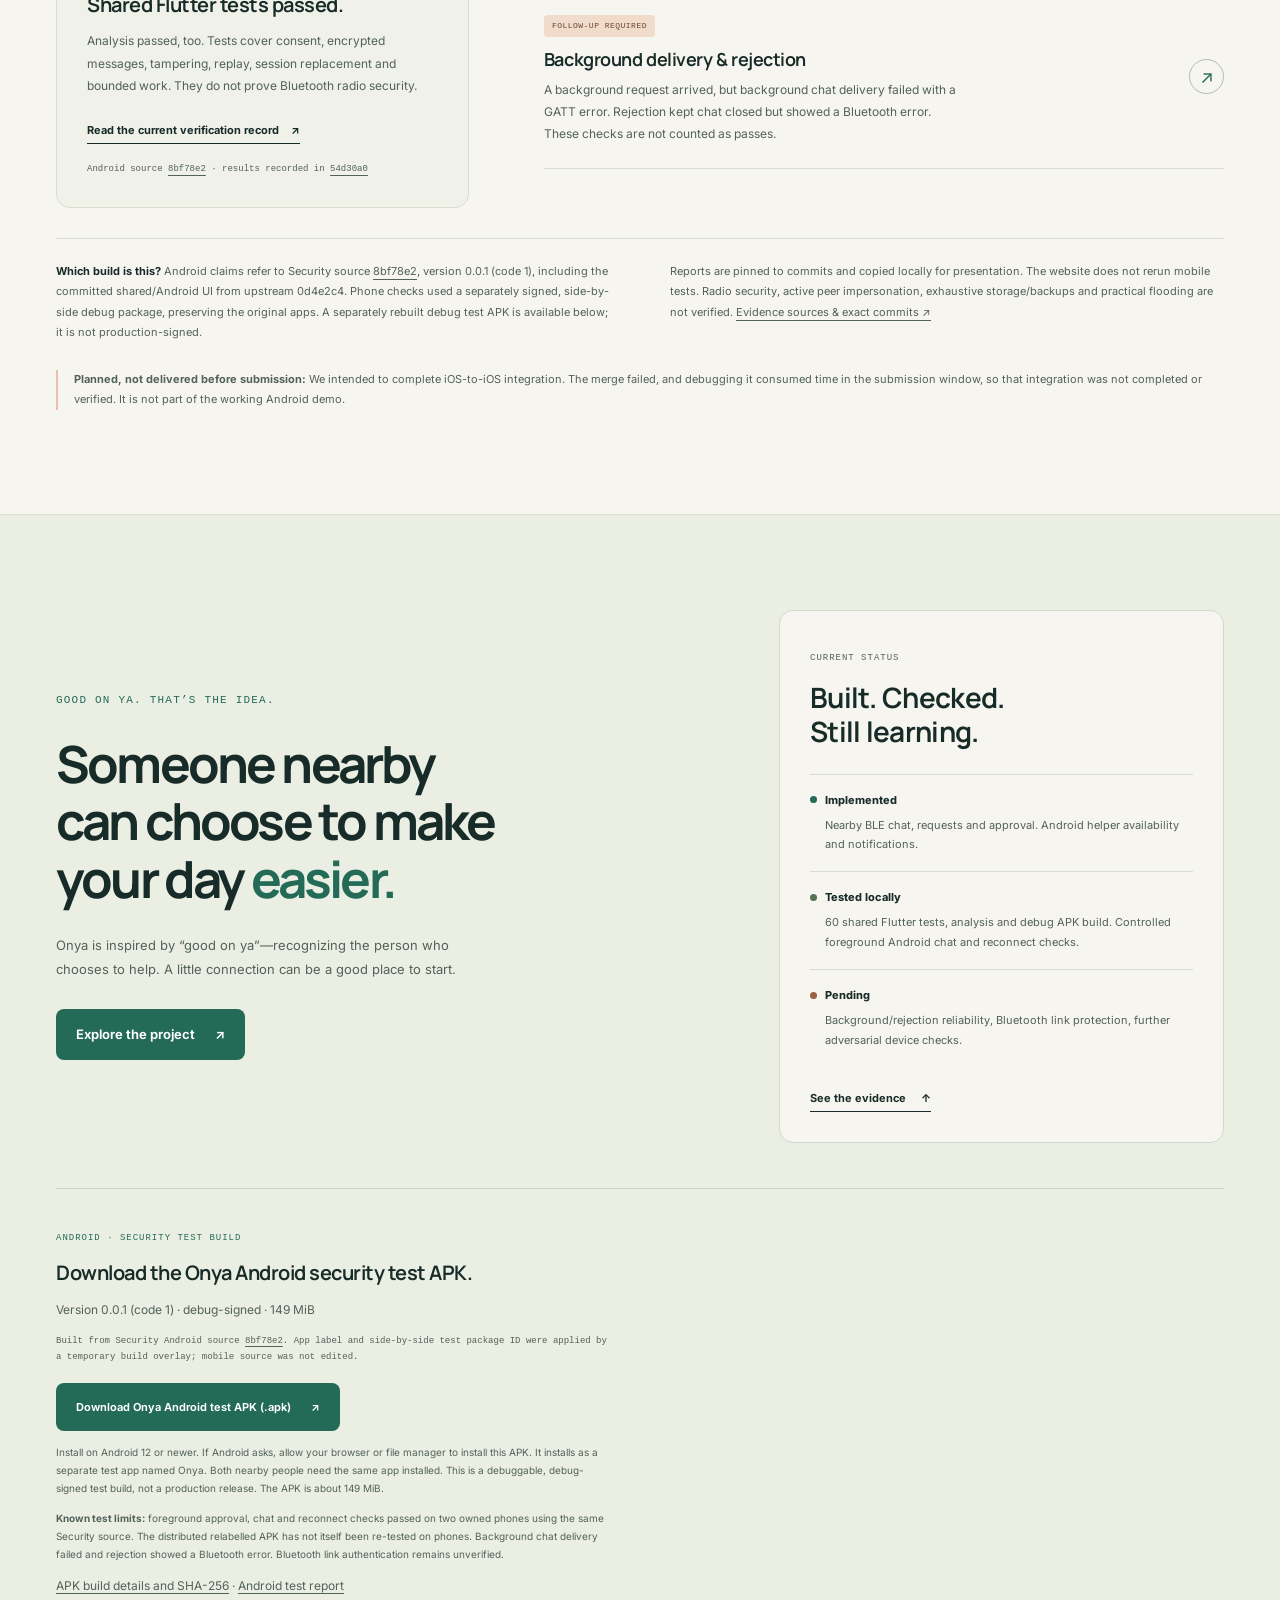
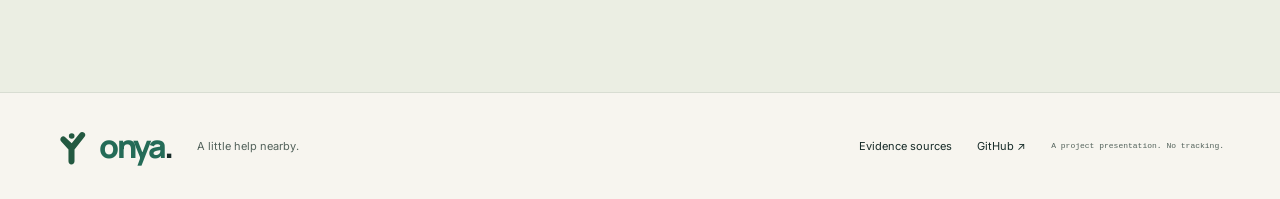
==== commit 0227cb2d: "docs(web): record unfinished integration honestly" ====
--- a/website/onya/index.html
+++ b/website/onya/index.html
@@ -136,6 +136,7 @@
         </div>
       </div>
       <div class="evidence-caveat"><p><strong>Which build is this?</strong> Android claims refer to Security source <a href="https://github.com/Laxmi-Srinivas/Offline-relay/commit/8bf78e29b9ff740c3336067dd610b4c4e25e9fca">8bf78e2</a>, version 0.0.1 (code 1), including the committed shared/Android UI from upstream 0d4e2c4. Phone checks used a separately signed, side-by-side debug package, preserving the original apps. A separately rebuilt debug test APK is available below; it is not production-signed.</p><p>Reports are pinned to commits and copied locally for presentation. The website does not rerun mobile tests. Radio security, active peer impersonation, exhaustive storage/backups and practical flooding are not verified. <a href="evidence.html">Evidence sources &amp; exact commits <span aria-hidden="true">↗</span></a></p></div>
+      <p class="scope-note" id="planned-not-completed"><strong>Planned, not delivered before submission:</strong> We intended to complete iOS-to-iOS integration. The merge failed, and debugging it consumed time in the submission window, so that integration was not completed or verified. It is not part of the working Android demo.</p>
     </section>
 
     <section class="close-section" id="status" aria-labelledby="close-title">
